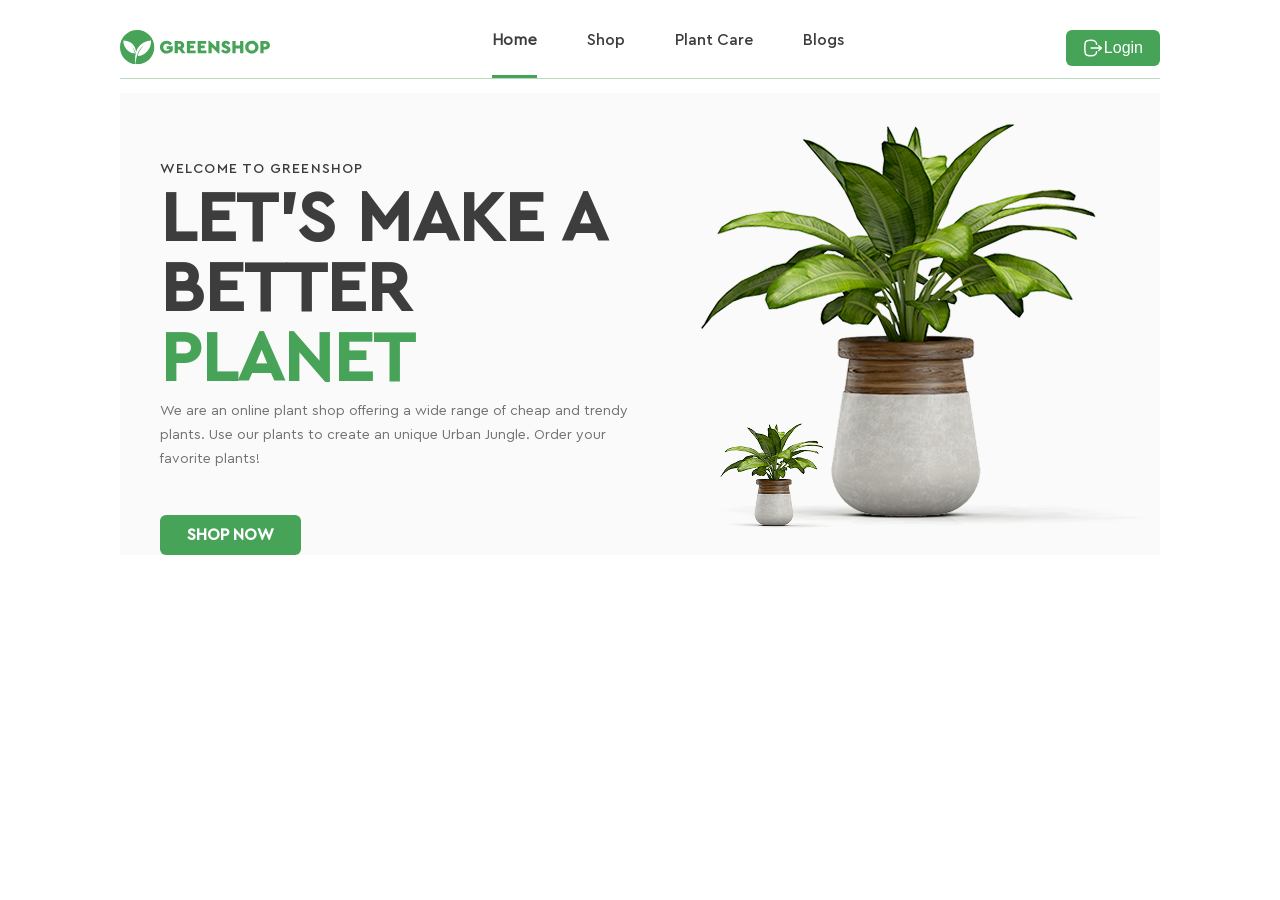
==== index.html @ a457396c "hw5 modified" ====
<!DOCTYPE html>
<html lang="en">
<head>
    <meta charset="UTF-8">
    <meta name="viewport" content="width=device-width, initial-scale=1.0">
    <link rel="stylesheet" href="./Styles/reset.css">
    <link rel="stylesheet" href="./Styles/index-styles.css">
    <link rel="stylesheet" href="./Styles/fonts.css">
    <title>Document</title>
</head>
<body>
    
    <header class="header container">
        <svg xmlns="http://www.w3.org/2000/svg" width="150" height="35" viewBox="0 0 150 35" fill="none">
            <g clip-path="url(#clip0_1_1069)">
                <path d="M17.15 0C7.67748 0 0 7.67746 0 17.15C0 26.0201 6.73548 33.3175 15.3711 34.207C14.8496 29.9134 15.0436 26.4001 15.7067 23.5135C15.3347 21.7225 14.4898 19.0703 12.5734 17.1864C12.5734 17.1864 13.8348 19.0784 14.5181 21.6214C14.5181 21.6255 14.5221 21.6295 14.5221 21.6335C14.5949 21.9044 14.6596 22.1793 14.7162 22.4623C14.7283 22.527 14.7404 22.5917 14.7526 22.6604C14.8051 22.9515 14.8536 23.2426 14.886 23.5418C5.19513 22.3532 3.12921 13.6569 3.35561 10.3781C13.665 10.9482 15.7754 17.8292 16.0827 22.0985C19.4585 11.0412 30.1843 10.4024 31.0697 10.3781C31.4538 18.8763 25.1509 25.5026 17.6149 26.0807C17.6635 25.8503 17.7201 25.6198 17.7767 25.3934C17.7928 25.3247 17.813 25.26 17.8333 25.1913C17.8777 25.0296 17.9222 24.8679 17.9748 24.7061C17.995 24.6374 18.0192 24.5646 18.0394 24.4959C18.096 24.318 18.1567 24.1442 18.2173 23.9663C18.2335 23.9259 18.2456 23.8854 18.2618 23.845C18.3386 23.6348 18.4195 23.4326 18.5003 23.2305C18.5084 23.2143 18.5125 23.1941 18.5205 23.1779C18.5205 23.1779 18.5205 23.1779 18.5246 23.1779C20.4571 18.5043 24.0229 15.4439 24.0229 15.4439C17.0247 19.4868 15.8441 29.9983 15.6582 34.2231C16.1514 34.2676 16.6446 34.2999 17.15 34.2999C26.6225 34.2999 34.3 26.6225 34.3 17.15C34.3 7.67746 26.6225 0 17.15 0Z" fill="#46A358"/>
                <path d="M46.7037 10.7454C48.9718 10.7454 50.8235 11.7197 52.0242 13.4986L49.7764 15.4109C48.9718 14.287 47.9975 13.7048 46.6471 13.7048C44.5691 13.7048 43.2753 15.0713 43.2753 17.1534C43.2753 19.2719 44.6418 20.695 46.8372 20.695C48.0177 20.695 48.9556 20.2826 49.554 19.5912V19.0091H46.6673V16.2356H52.7762V20.133C52.194 21.1639 51.3693 21.9887 50.3019 22.6234C49.2346 23.242 48.0339 23.5614 46.7037 23.5614C42.9923 23.618 39.9237 20.7313 39.9763 17.1534C39.9197 13.5956 42.9923 10.6888 46.7037 10.7454Z" fill="#46A358"/>
                <path d="M61.9576 23.3316L59.168 19.4908H57.8379V23.3316H54.6157V10.9684H59.4672C62.2204 10.9684 64.2459 12.6543 64.2459 15.2215C64.2459 16.7376 63.5141 17.995 62.2972 18.7429L65.5558 23.3316H61.9576ZM57.8338 16.681H59.4833C60.3809 16.681 60.963 16.0988 60.963 15.2215C60.963 14.3442 60.3809 13.7782 59.4833 13.7782H57.8338V16.681Z" fill="#46A358"/>
                <path d="M66.8333 10.9684H75.4124V13.8712H70.0555V15.5773H73.876V18.2739H70.0555V20.4288H75.6388V23.3316H66.8333V10.9684Z" fill="#46A358"/>
                <path d="M77.6441 10.9684H86.2231V13.8712H80.8663V15.5773H84.6868V18.2739H80.8663V20.4288H86.4495V23.3316H77.6441V10.9684Z" fill="#46A358"/>
                <path d="M99.4192 10.9683V23.5579H98.3882L91.681 17.057V23.3315H88.4588V10.7419H89.4897L96.197 17.1499V10.9683H99.4192Z" fill="#46A358"/>
                <path d="M103.264 19.135C103.996 20.1094 104.764 20.7279 106.017 20.7279C106.862 20.7279 107.291 20.4288 107.291 19.8264C107.291 19.2846 107.008 19.1148 106.033 18.6822L104.76 18.1203C102.718 17.2187 101.631 16.0584 101.631 14.3927C101.631 12.2014 103.43 10.7379 105.957 10.7379C107.998 10.7379 109.442 11.7123 110.19 13.2283L108.035 14.8778C107.436 13.9803 106.874 13.5679 105.993 13.5679C105.318 13.5679 104.889 13.8307 104.889 14.3563C104.889 14.8051 105.152 15.0517 105.957 15.367L107.38 15.9654C109.535 16.867 110.545 17.9505 110.545 19.6929C110.545 22.0904 108.576 23.5539 106.009 23.5539C103.782 23.5539 101.982 22.4866 101.081 20.7805L103.264 19.135Z" fill="#46A358"/>
                <path d="M112.393 10.9684H115.615V15.4843H120.131V10.9684H123.353V23.3316H120.131V18.3871H115.615V23.3316H112.393V10.9684Z" fill="#46A358"/>
                <path d="M131.843 10.7419C135.441 10.6651 138.607 13.6084 138.53 17.1499C138.603 20.7279 135.441 23.6145 131.843 23.5579C128.229 23.6145 125.116 20.7279 125.193 17.1499C125.116 13.6084 128.229 10.6692 131.843 10.7419ZM131.859 13.7014C129.874 13.7014 128.488 15.1083 128.488 17.1499C128.488 18.1809 128.807 19.0218 129.426 19.6606C130.044 20.2791 130.869 20.5985 131.859 20.5985C133.772 20.5985 135.231 19.2118 135.231 17.1499C135.235 15.1083 133.772 13.7014 131.859 13.7014Z" fill="#46A358"/>
                <path d="M140.374 10.9684H145.226C147.979 10.9684 150.004 12.6543 150.004 15.2215C150.004 17.7524 147.926 19.4908 145.226 19.4908H143.596V23.3316H140.374V10.9684ZM145.242 16.681C146.139 16.681 146.721 16.0988 146.721 15.2215C146.721 14.3442 146.139 13.7782 145.242 13.7782H143.592V16.681H145.242Z" fill="#46A358"/>
            </g>
            <defs>
                <clipPath id="clip0_1_1069">
                    <rect width="150" height="34.2999" fill="white"/>
                </clipPath>
            </defs>
        </svg>
        
        <ul class="header-links">
            <li class="header-link active">Home</li>
            <li class="header-link">Shop</li>
            <li class="header-link">Plant Care</li>
            <li class="header-link">Blogs</li>
        </ul>

        <button class="svg-2">
            <svg xmlns="http://www.w3.org/2000/svg" width="20" height="20" viewBox="0 0 20 20" fill="none">
                <path d="M18.1592 10.1006H8.125" stroke="white" stroke-width="1.5" stroke-linecap="round" stroke-linejoin="round"/>
                <path d="M15.7202 7.67059L18.1602 10.1006L15.7202 12.5306" stroke="white" stroke-width="1.5" stroke-linecap="round" stroke-linejoin="round"/>
                <path d="M13.6332 6.35826C13.3582 3.37493 12.2415 2.2916 7.79985 2.2916C1.88234 2.2916 1.88234 4.2166 1.88234 9.99993C1.88234 15.7833 1.88234 17.7083 7.79985 17.7083C12.2415 17.7083 13.3582 16.6249 13.6332 13.6416" stroke="white" stroke-width="1.5" stroke-linecap="round" stroke-linejoin="round"/>
        </svg>
        Login
        </button>
    </header>

    <main class="main container">
        <div class="planet-text-part">
            <h4 class="text-part-greenshop">Welcome to GreenShop</h4>
            <h1 class="text-part-h1">Let’s Make a <br>Better <span class="text-part-h1-span">Planet</span></h1>
            <p class="text-part-description">We are an online plant shop offering a wide range of cheap and trendy plants. Use our plants to create an unique Urban Jungle. Order your favorite plants!</p>
            <button class="text-part-button">SHOP NOW</button>
        </div>

        <div class="planet-pictures-part">
            <img src="Pictures/01 1.png" alt="picture-part-big">
            <img src="Pictures/01 2.png" alt="" class="picture-part-small">
        </div>
    </main>

</body>
</html>
---- Styles/index-styles.css ----
@font-face {
    font-family: 'CeraPro Regular';
    src: url('../Fonts/CeraPro-Regular.ttf');
}

@font-face {
    font-family: 'CeraPro Medium';
    src: url('../Fonts/CeraPro-Medium.ttf');
}

.container {
    margin: 0 120px;
}

.header {
    margin-top: 30px;

    display: flex;
    justify-content: space-between;
    align-items: start;
    border-bottom: 0.5px solid rgba(70, 163, 88, 40%);
}

.header-links {
    display: flex;
    gap: 50px;
}

.header-link {
    color: #3D3D3D;
    font-family: "CeraPro Medium";
    font-size: 16px;
    font-style: normal;
    font-weight: 400;
    line-height: normal;

    padding-bottom: 25px;
}

.active {
    color: #3D3D3D;
    font-family: "CeraPro Regular";
    font-size: 16px;
    font-style: normal;
    font-weight: 700;
    line-height: normal;

    border-bottom: 3px solid #46A358;
}

.svg-2 {
    background: #46A358;
    padding: 8px 17px;
    color: #FFF;
    border-radius: 6px;
    display: flex;
    align-items: center;
    gap: 1px;
}

.main {
    margin-top: 14px;
    display: flex;
    background: linear-gradient(98deg, rgba(245, 245, 245, 0.50) -23.46%, rgba(245, 245, 245, 0.50) 107.51%);
    justify-content: space-between;
}

.planet-text-part {
    max-width: 557px;
    margin-left: 40px;
}
.text-part-greenshop {
    color: #3D3D3D;
    font-family: 'CeraPro Medium';
    font-size: 14px;
    font-style: normal;
    font-weight: 500;
    line-height: 16px; /* 114.286% */
    letter-spacing: 1.1px;
    text-transform: uppercase;

    margin-top: 68px;
}
.text-part-h1 {
    color: #3D3D3D;
    font-family: "CeraPro Medium";
    font-size: 70px;
    font-style: normal;
    font-weight: 900;
    line-height: 70px; /* 100% */
    text-transform: uppercase;
    
    margin-top: 7px;
}
.text-part-h1-span {
    color: #46A358;
    font-family: "CeraPro Medium";
    font-size: 70px;
    font-style: normal;
    font-weight: 900;
    line-height: 70px;
    text-transform: uppercase;
}
.text-part-description {
    color: #727272;
    font-family: "CeraPro Regular";
    font-size: 14px;
    font-style: normal;
    font-weight: 400;
    line-height: 24px; /* 171.429% */

    margin-top: 5px;
}
.text-part-button {
    color: #FFF;
    font-family: "CeraPro Medium";
    font-size: 16px;
    font-style: normal;
    font-weight: 700;
    line-height: 20px; /* 125% */
    text-transform: uppercase;

    background: #46A358;
    border-radius: 6px;
    padding: 10px 27px;

    margin-top: 44px;
}

.planet-pictures-part {
  position: relative;
  display: inline-block;
}

.picture-part-big {
    max-width: 507px;
}

.picture-part-small {
    position: absolute;
    bottom: 17px;
    left: 55px;
    max-width: 135px;
}
---- Styles/fonts.css ----
@font-face {
    font-family: 'CeraPro Regular';
    src: url('../Fonts/CeraPro-Regular.ttf');
}

@font-face {
    font-family: 'CeraPro Medium';
    src: url('../Fonts/CeraPro-Medium.ttf');
}
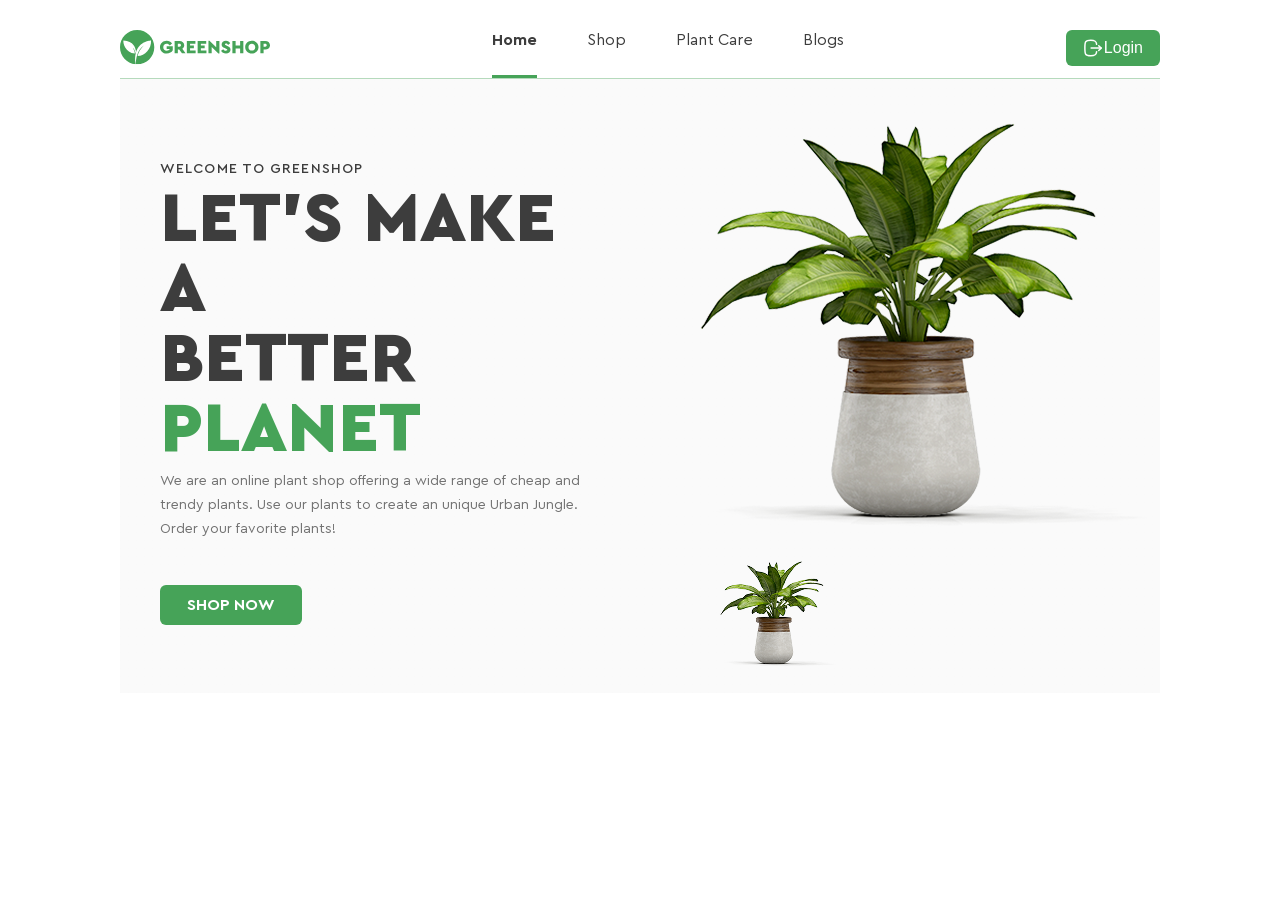
==== commit 49ed4347: "hw5 modified" ====
--- a/index.html
+++ b/index.html
@@ -9,8 +9,8 @@
     <title>Document</title>
 </head>
 <body>
-    
-    <header class="header container">
+    <div class="container">
+        <header class="header">
         <svg xmlns="http://www.w3.org/2000/svg" width="150" height="35" viewBox="0 0 150 35" fill="none">
             <g clip-path="url(#clip0_1_1069)">
                 <path d="M17.15 0C7.67748 0 0 7.67746 0 17.15C0 26.0201 6.73548 33.3175 15.3711 34.207C14.8496 29.9134 15.0436 26.4001 15.7067 23.5135C15.3347 21.7225 14.4898 19.0703 12.5734 17.1864C12.5734 17.1864 13.8348 19.0784 14.5181 21.6214C14.5181 21.6255 14.5221 21.6295 14.5221 21.6335C14.5949 21.9044 14.6596 22.1793 14.7162 22.4623C14.7283 22.527 14.7404 22.5917 14.7526 22.6604C14.8051 22.9515 14.8536 23.2426 14.886 23.5418C5.19513 22.3532 3.12921 13.6569 3.35561 10.3781C13.665 10.9482 15.7754 17.8292 16.0827 22.0985C19.4585 11.0412 30.1843 10.4024 31.0697 10.3781C31.4538 18.8763 25.1509 25.5026 17.6149 26.0807C17.6635 25.8503 17.7201 25.6198 17.7767 25.3934C17.7928 25.3247 17.813 25.26 17.8333 25.1913C17.8777 25.0296 17.9222 24.8679 17.9748 24.7061C17.995 24.6374 18.0192 24.5646 18.0394 24.4959C18.096 24.318 18.1567 24.1442 18.2173 23.9663C18.2335 23.9259 18.2456 23.8854 18.2618 23.845C18.3386 23.6348 18.4195 23.4326 18.5003 23.2305C18.5084 23.2143 18.5125 23.1941 18.5205 23.1779C18.5205 23.1779 18.5205 23.1779 18.5246 23.1779C20.4571 18.5043 24.0229 15.4439 24.0229 15.4439C17.0247 19.4868 15.8441 29.9983 15.6582 34.2231C16.1514 34.2676 16.6446 34.2999 17.15 34.2999C26.6225 34.2999 34.3 26.6225 34.3 17.15C34.3 7.67746 26.6225 0 17.15 0Z" fill="#46A358"/>
@@ -48,7 +48,7 @@
         </button>
     </header>
 
-    <main class="main container">
+    <main class="main">
         <div class="planet-text-part">
             <h4 class="text-part-greenshop">Welcome to GreenShop</h4>
             <h1 class="text-part-h1">Let’s Make a <br>Better <span class="text-part-h1-span">Planet</span></h1>
@@ -61,6 +61,7 @@
             <img src="Pictures/01 2.png" alt="" class="picture-part-small">
         </div>
     </main>
-
+    </div>
+    
 </body>
 </html>
--- a/Styles/index-styles.css
+++ b/Styles/index-styles.css
@@ -8,13 +8,21 @@
     src: url('../Fonts/CeraPro-Medium.ttf');
 }
 
+@font-face {
+    font-family: 'CeraPro Bold';
+    src: url('../Fonts/CeraPro-Bold.ttf');
+}
+
+@font-face {
+    font-family: 'CeraPro Black';
+    src: url('../Fonts/CeraPro-Black.ttf');
+}
+
 .container {
-    margin: 0 120px;
+    padding: 30px 120px;
 }
 
 .header {
-    margin-top: 30px;
-
     display: flex;
     justify-content: space-between;
     align-items: start;
@@ -28,7 +36,7 @@
 
 .header-link {
     color: #3D3D3D;
-    font-family: "CeraPro Medium";
+    font-family: "CeraPro Regular";
     font-size: 16px;
     font-style: normal;
     font-weight: 400;
@@ -39,7 +47,7 @@
 
 .active {
     color: #3D3D3D;
-    font-family: "CeraPro Regular";
+    font-family: "CeraPro Bold";
     font-size: 16px;
     font-style: normal;
     font-weight: 700;
@@ -59,15 +67,14 @@
 }
 
 .main {
-    margin-top: 14px;
+    padding-top: 14px;
     display: flex;
     background: linear-gradient(98deg, rgba(245, 245, 245, 0.50) -23.46%, rgba(245, 245, 245, 0.50) 107.51%);
     justify-content: space-between;
 }
 
 .planet-text-part {
-    max-width: 557px;
-    margin-left: 40px;
+    padding: 68px 40px;
 }
 .text-part-greenshop {
     color: #3D3D3D;
@@ -78,23 +85,21 @@
     line-height: 16px; /* 114.286% */
     letter-spacing: 1.1px;
     text-transform: uppercase;
-
-    margin-top: 68px;
 }
 .text-part-h1 {
     color: #3D3D3D;
-    font-family: "CeraPro Medium";
+    font-family: "CeraPro Black";
     font-size: 70px;
     font-style: normal;
     font-weight: 900;
     line-height: 70px; /* 100% */
     text-transform: uppercase;
     
-    margin-top: 7px;
+    padding-top: 7px;
 }
 .text-part-h1-span {
     color: #46A358;
-    font-family: "CeraPro Medium";
+    font-family: "CeraPro Black";
     font-size: 70px;
     font-style: normal;
     font-weight: 900;
@@ -108,12 +113,12 @@
     font-style: normal;
     font-weight: 400;
     line-height: 24px; /* 171.429% */
-
-    margin-top: 5px;
+    max-width: 533px;
+    padding-top: 5px;
 }
 .text-part-button {
     color: #FFF;
-    font-family: "CeraPro Medium";
+    font-family: "CeraPro Bold";
     font-size: 16px;
     font-style: normal;
     font-weight: 700;
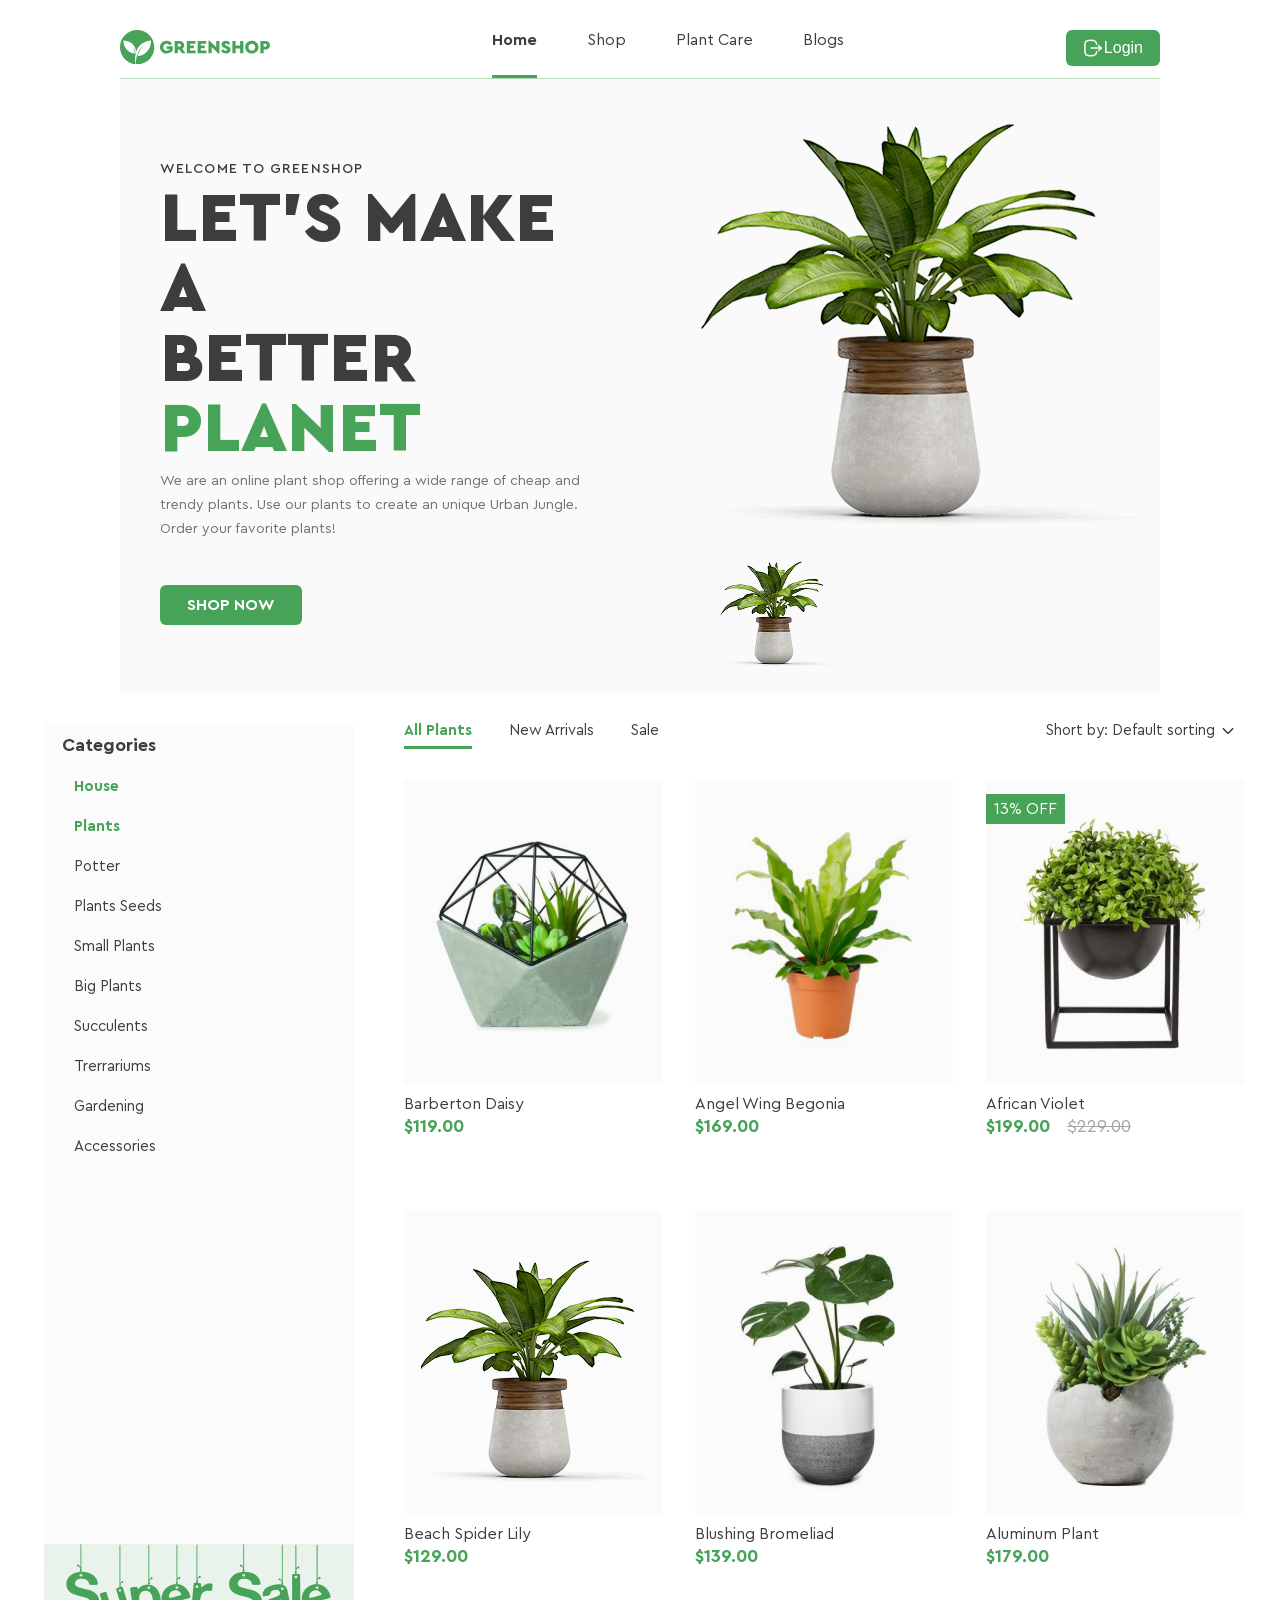
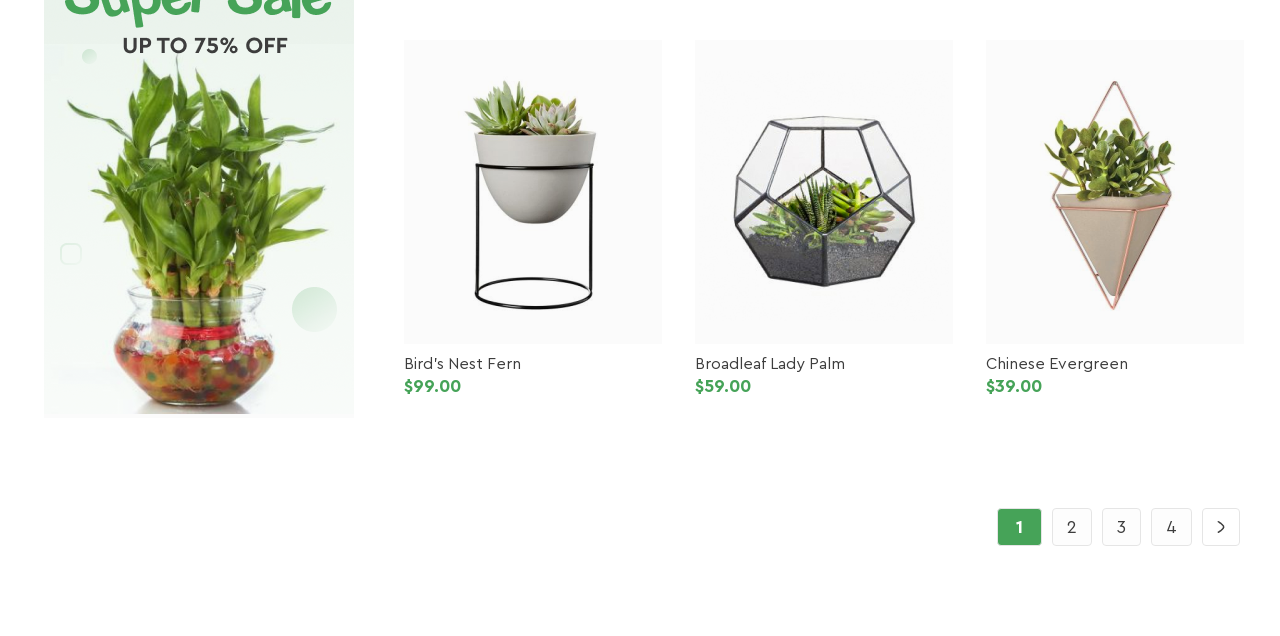
==== commit 0c61fe64: "hw9 merged" ====
--- a/index.html
+++ b/index.html
@@ -6,6 +6,7 @@
     <link rel="stylesheet" href="./Styles/reset.css">
     <link rel="stylesheet" href="./Styles/index-styles.css">
     <link rel="stylesheet" href="./Styles/fonts.css">
+    <link rel="stylesheet" href="./Styles/shop-styles.css">
     <title>Document</title>
 </head>
 <body>
@@ -57,11 +58,227 @@
         </div>
 
         <div class="planet-pictures-part">
-            <img src="Pictures/01 1.png" alt="picture-part-big">
-            <img src="Pictures/01 2.png" alt="" class="picture-part-small">
+            <img src="./Pictures/01 1.png" alt="picture-part-big">
+            <img src="./Pictures/01 2.png" alt="" class="picture-part-small">
         </div>
     </main>
     </div>
     
+    <div class="batya">
+        <div class="left">
+            <div class="left-list">
+                <h3 class="left-list-h3">Categories</h3>
+                <ul class="left-ul-list">
+                    <li class="left-ul-list-link left-ul-list-active">House Plants</li>
+                    <li class="left-ul-list-link">Potter Plants</li>
+                    <li class="left-ul-list-link">Seeds</li><br>
+                    <li class="left-ul-list-link">Small Plants</li>
+                    <li class="left-ul-list-link">Big Plants</li>
+                    <li class="left-ul-list-link">Succulents</li>
+                    <li class="left-ul-list-link">Trerrariums</li>
+                    <li class="left-ul-list-link">Gardening</li>
+                    <li class="left-ul-list-link">Accessories</li>
+                </ul>
+            </div>
+            <img class="left-list-img" src="./Pictures/Super Sale Banner.png" alt="">
+        </div>
+        <div class="right">
+            <div class="right-head">
+                <ul class="head-menu">
+                    <li class="head-menu-li head-menu-active">All Plants</li>
+                    <li class="head-menu-li">New Arrivals</li>
+                    <li class="head-menu-li">Sale</li>
+                </ul>
+                <div class="right-head-sort">
+                    <p class="right-head-sort-p">Short by: Default sorting </p> <img class="right-head-sort-img" src="./Pictures/Arrow - Down 2.png" alt="">
+                </div>
+            </div>
+            <div class="right-shopping-offers">
+                <div class="shopping-offers-1">
+                    <div class="shopping-offer">
+                        <div class="shopping-offers-img-div">
+                            <img class="shopping-offers-img" src="./Pictures/Offers/Offer1/Offer1.png" alt="">
+                            <div class="shopping-offers-hover">
+                                <div class="shopping-offers-hover-svg1-div">
+                                    <svg class="shopping-offers-hover-svg1" xmlns="http://www.w3.org/2000/svg" width="20" height="20" viewBox="0 0 20 20" fill="none">
+                                        <path d="M14.294 16.8721H8.24077C5.65655 16.8721 3.55412 14.7696 3.55412 12.1854V7.3816C3.55412 4.9793 2.35676 2.75568 0.351225 1.43334C-0.00894369 1.19588 -0.108379 0.711439 0.129078 0.35127C0.366535 -0.00893829 0.850939 -0.108412 1.21119 0.129123C2.35606 0.883986 3.28487 1.87959 3.94905 3.02586C4.09258 3.18665 5.24995 4.41338 7.14726 4.41338H16.142C18.596 4.36749 20.5168 6.83021 19.8752 9.19892L18.8397 13.3259C18.3159 15.4138 16.4466 16.8721 14.294 16.8721ZM4.91926 5.53431C5.04912 6.13424 5.11634 6.75284 5.11634 7.3816V12.1854C5.11634 13.9082 6.51796 15.3098 8.24077 15.3098H14.294C15.7291 15.3098 16.9752 14.3377 17.3245 12.9457L18.3599 8.81876C18.7412 7.41128 17.5997 5.94838 16.142 5.9756H7.14722C6.28913 5.9756 5.54224 5.7906 4.91926 5.53431ZM7.85021 19.0201C7.85021 18.4809 7.41307 18.0437 6.87383 18.0437C5.57828 18.0953 5.57942 19.9454 6.87383 19.9965C7.41307 19.9965 7.85021 19.5593 7.85021 19.0201ZM15.6222 19.0201C15.6222 18.4809 15.1851 18.0437 14.6459 18.0437C13.3503 18.0953 13.3514 19.9454 14.6459 19.9965C15.1851 19.9965 15.6222 19.5593 15.6222 19.0201ZM16.9231 8.31893C16.9231 7.88752 16.5734 7.53782 16.142 7.53782H7.45966C6.42329 7.57906 6.42407 9.05914 7.45966 9.10003H16.142C16.5734 9.10003 16.9231 8.75033 16.9231 8.31893Z"/>
+                                    </svg>
+                                </div>
+                                <div class="shopping-offers-hover-svg2-div">
+                                    <svg class="shopping-offers-hover-svg2" xmlns="http://www.w3.org/2000/svg" width="20" height="18" viewBox="0 0 20 18" fill="none">
+                                        <path d="M10 17.7936C9.71527 17.7936 9.44077 17.6904 9.22684 17.5031C8.41888 16.7966 7.63992 16.1327 6.95267 15.547L6.94916 15.544C4.93423 13.8269 3.19427 12.3441 1.98364 10.8833C0.630341 9.25034 0 7.70203 0 6.01059C0 4.36722 0.563507 2.8511 1.58661 1.74133C2.62192 0.618439 4.04251 0 5.58716 0C6.74164 0 7.79892 0.36499 8.72955 1.08475C9.19922 1.44806 9.62494 1.8927 10 2.41135C10.3752 1.8927 10.8008 1.44806 11.2706 1.08475C12.2012 0.36499 13.2585 0 14.413 0C15.9575 0 17.3782 0.618439 18.4135 1.74133C19.4366 2.8511 20 4.36722 20 6.01059C20 7.70203 19.3698 9.25034 18.0165 10.8832C16.8059 12.3441 15.0661 13.8268 13.0515 15.5437C12.363 16.1302 11.5828 16.7952 10.773 17.5034C10.5592 17.6904 10.2846 17.7936 10 17.7936ZM5.58716 1.17157C4.37363 1.17157 3.25882 1.65588 2.44781 2.5354C1.62476 3.42819 1.17142 4.66232 1.17142 6.01059C1.17142 7.43317 1.70013 8.70544 2.88559 10.1358C4.03137 11.5184 5.73563 12.9707 7.70889 14.6524L7.71255 14.6555C8.4024 15.2434 9.18442 15.9099 9.99832 16.6216C10.8171 15.9085 11.6003 15.2409 12.2916 14.6521C14.2647 12.9704 15.9688 11.5184 17.1146 10.1358C18.2999 8.70544 18.8286 7.43317 18.8286 6.01059C18.8286 4.66232 18.3752 3.42819 17.5522 2.5354C16.7413 1.65588 15.6264 1.17157 14.413 1.17157C13.524 1.17157 12.7078 1.45416 11.9872 2.01141C11.3449 2.50824 10.8975 3.13629 10.6352 3.57574C10.5003 3.80173 10.2629 3.93661 10 3.93661C9.73709 3.93661 9.49966 3.80173 9.36478 3.57574C9.10263 3.13629 8.65524 2.50824 8.01285 2.01141C7.29218 1.45416 6.47598 1.17157 5.58716 1.17157Z"/>
+                                    </svg>
+                                </div>
+                                <div class="shopping-offers-hover-svg3-div">
+                                    <svg class="shopping-offers-hover-svg3" xmlns="http://www.w3.org/2000/svg" width="20" height="20" viewBox="0 0 20 20" fill="none">
+                                        <path d="M14.5656 16.0023C10.5704 19.1859 4.98549 18.3049 2.02729 14.6536C-0.827886 11.1285 -0.64932 6.04314 2.44811 2.82458C5.64856 -0.50074 10.6802 -0.944658 14.3277 1.78316C15.6345 2.76027 16.6104 4.00337 17.246 5.50807C17.8853 7.02151 18.0795 8.59614 17.8578 10.2201C17.6368 11.8365 16.9918 13.2769 15.9423 14.6212C16.0272 14.6767 16.1178 14.7167 16.1827 14.7816C17.3365 15.9305 18.4859 17.0836 19.6397 18.2325C19.9132 18.5047 20.0493 18.8218 19.9682 19.204C19.8071 19.9644 18.9018 20.2579 18.3211 19.7359C18.0489 19.4918 17.7985 19.2227 17.54 18.9642C16.5923 18.0171 15.6451 17.0693 14.6973 16.1221C14.658 16.0847 14.6168 16.0497 14.5656 16.0023ZM15.9529 8.98636C15.9629 5.12659 12.8468 2.00605 8.97825 2.00043C5.12035 1.99481 2.00669 5.09037 1.98983 8.94765C1.97297 12.8168 5.08289 15.9461 8.96326 15.9642C12.8055 15.9823 15.9429 12.8499 15.9529 8.98636Z"/>
+                                    </svg>
+                                </div>
+                            </div>
+                        </div>
+                        <p class="offer-p">Barberton Daisy</p>
+                        <p class="offer-cost-p">$119.00</p>
+                    </div>
+                    <div class="shopping-offer">
+                        <div class="shopping-offers-img-div">
+                            <img class="shopping-offers-img" src="./Pictures/Offers/Offer1/Offer11.png" alt="">
+                            <div class="shopping-offers-hover">
+                                <div class="shopping-offers-hover-svg1-div">
+                                    <svg class="shopping-offers-hover-svg1" xmlns="http://www.w3.org/2000/svg" width="20" height="20" viewBox="0 0 20 20" fill="none">
+                                        <path d="M14.294 16.8721H8.24077C5.65655 16.8721 3.55412 14.7696 3.55412 12.1854V7.3816C3.55412 4.9793 2.35676 2.75568 0.351225 1.43334C-0.00894369 1.19588 -0.108379 0.711439 0.129078 0.35127C0.366535 -0.00893829 0.850939 -0.108412 1.21119 0.129123C2.35606 0.883986 3.28487 1.87959 3.94905 3.02586C4.09258 3.18665 5.24995 4.41338 7.14726 4.41338H16.142C18.596 4.36749 20.5168 6.83021 19.8752 9.19892L18.8397 13.3259C18.3159 15.4138 16.4466 16.8721 14.294 16.8721ZM4.91926 5.53431C5.04912 6.13424 5.11634 6.75284 5.11634 7.3816V12.1854C5.11634 13.9082 6.51796 15.3098 8.24077 15.3098H14.294C15.7291 15.3098 16.9752 14.3377 17.3245 12.9457L18.3599 8.81876C18.7412 7.41128 17.5997 5.94838 16.142 5.9756H7.14722C6.28913 5.9756 5.54224 5.7906 4.91926 5.53431ZM7.85021 19.0201C7.85021 18.4809 7.41307 18.0437 6.87383 18.0437C5.57828 18.0953 5.57942 19.9454 6.87383 19.9965C7.41307 19.9965 7.85021 19.5593 7.85021 19.0201ZM15.6222 19.0201C15.6222 18.4809 15.1851 18.0437 14.6459 18.0437C13.3503 18.0953 13.3514 19.9454 14.6459 19.9965C15.1851 19.9965 15.6222 19.5593 15.6222 19.0201ZM16.9231 8.31893C16.9231 7.88752 16.5734 7.53782 16.142 7.53782H7.45966C6.42329 7.57906 6.42407 9.05914 7.45966 9.10003H16.142C16.5734 9.10003 16.9231 8.75033 16.9231 8.31893Z"/>
+                                    </svg>
+                                </div>
+                                <div class="shopping-offers-hover-svg2-div">
+                                    <svg class="shopping-offers-hover-svg2" xmlns="http://www.w3.org/2000/svg" width="20" height="18" viewBox="0 0 20 18" fill="none">
+                                        <path d="M10 17.7936C9.71527 17.7936 9.44077 17.6904 9.22684 17.5031C8.41888 16.7966 7.63992 16.1327 6.95267 15.547L6.94916 15.544C4.93423 13.8269 3.19427 12.3441 1.98364 10.8833C0.630341 9.25034 0 7.70203 0 6.01059C0 4.36722 0.563507 2.8511 1.58661 1.74133C2.62192 0.618439 4.04251 0 5.58716 0C6.74164 0 7.79892 0.36499 8.72955 1.08475C9.19922 1.44806 9.62494 1.8927 10 2.41135C10.3752 1.8927 10.8008 1.44806 11.2706 1.08475C12.2012 0.36499 13.2585 0 14.413 0C15.9575 0 17.3782 0.618439 18.4135 1.74133C19.4366 2.8511 20 4.36722 20 6.01059C20 7.70203 19.3698 9.25034 18.0165 10.8832C16.8059 12.3441 15.0661 13.8268 13.0515 15.5437C12.363 16.1302 11.5828 16.7952 10.773 17.5034C10.5592 17.6904 10.2846 17.7936 10 17.7936ZM5.58716 1.17157C4.37363 1.17157 3.25882 1.65588 2.44781 2.5354C1.62476 3.42819 1.17142 4.66232 1.17142 6.01059C1.17142 7.43317 1.70013 8.70544 2.88559 10.1358C4.03137 11.5184 5.73563 12.9707 7.70889 14.6524L7.71255 14.6555C8.4024 15.2434 9.18442 15.9099 9.99832 16.6216C10.8171 15.9085 11.6003 15.2409 12.2916 14.6521C14.2647 12.9704 15.9688 11.5184 17.1146 10.1358C18.2999 8.70544 18.8286 7.43317 18.8286 6.01059C18.8286 4.66232 18.3752 3.42819 17.5522 2.5354C16.7413 1.65588 15.6264 1.17157 14.413 1.17157C13.524 1.17157 12.7078 1.45416 11.9872 2.01141C11.3449 2.50824 10.8975 3.13629 10.6352 3.57574C10.5003 3.80173 10.2629 3.93661 10 3.93661C9.73709 3.93661 9.49966 3.80173 9.36478 3.57574C9.10263 3.13629 8.65524 2.50824 8.01285 2.01141C7.29218 1.45416 6.47598 1.17157 5.58716 1.17157Z"/>
+                                    </svg>
+                                </div>
+                                <div class="shopping-offers-hover-svg3-div">
+                                    <svg class="shopping-offers-hover-svg3" xmlns="http://www.w3.org/2000/svg" width="20" height="20" viewBox="0 0 20 20" fill="none">
+                                        <path d="M14.5656 16.0023C10.5704 19.1859 4.98549 18.3049 2.02729 14.6536C-0.827886 11.1285 -0.64932 6.04314 2.44811 2.82458C5.64856 -0.50074 10.6802 -0.944658 14.3277 1.78316C15.6345 2.76027 16.6104 4.00337 17.246 5.50807C17.8853 7.02151 18.0795 8.59614 17.8578 10.2201C17.6368 11.8365 16.9918 13.2769 15.9423 14.6212C16.0272 14.6767 16.1178 14.7167 16.1827 14.7816C17.3365 15.9305 18.4859 17.0836 19.6397 18.2325C19.9132 18.5047 20.0493 18.8218 19.9682 19.204C19.8071 19.9644 18.9018 20.2579 18.3211 19.7359C18.0489 19.4918 17.7985 19.2227 17.54 18.9642C16.5923 18.0171 15.6451 17.0693 14.6973 16.1221C14.658 16.0847 14.6168 16.0497 14.5656 16.0023ZM15.9529 8.98636C15.9629 5.12659 12.8468 2.00605 8.97825 2.00043C5.12035 1.99481 2.00669 5.09037 1.98983 8.94765C1.97297 12.8168 5.08289 15.9461 8.96326 15.9642C12.8055 15.9823 15.9429 12.8499 15.9529 8.98636Z"/>
+                                    </svg>
+                                </div>
+                            </div>
+                        </div>
+                        <p class="offer-p">Angel Wing Begonia</p>
+                        <p class="offer-cost-p">$169.00</p>
+                    </div>
+                    <div class="shopping-offer">
+                        <div class="shopping-offers-img-div">
+                            <img class="shopping-offers-img" src="./Pictures/Offers/Offer1/Offer111.png" alt="">
+                            <p class="shopping-offers-img-div-sale-p">13% OFF</p>
+                            <div class="shopping-offers-hover">
+                                <div class="shopping-offers-hover-svg1-div">
+                                    <svg class="shopping-offers-hover-svg1" xmlns="http://www.w3.org/2000/svg" width="20" height="20" viewBox="0 0 20 20" fill="none">
+                                        <path d="M14.294 16.8721H8.24077C5.65655 16.8721 3.55412 14.7696 3.55412 12.1854V7.3816C3.55412 4.9793 2.35676 2.75568 0.351225 1.43334C-0.00894369 1.19588 -0.108379 0.711439 0.129078 0.35127C0.366535 -0.00893829 0.850939 -0.108412 1.21119 0.129123C2.35606 0.883986 3.28487 1.87959 3.94905 3.02586C4.09258 3.18665 5.24995 4.41338 7.14726 4.41338H16.142C18.596 4.36749 20.5168 6.83021 19.8752 9.19892L18.8397 13.3259C18.3159 15.4138 16.4466 16.8721 14.294 16.8721ZM4.91926 5.53431C5.04912 6.13424 5.11634 6.75284 5.11634 7.3816V12.1854C5.11634 13.9082 6.51796 15.3098 8.24077 15.3098H14.294C15.7291 15.3098 16.9752 14.3377 17.3245 12.9457L18.3599 8.81876C18.7412 7.41128 17.5997 5.94838 16.142 5.9756H7.14722C6.28913 5.9756 5.54224 5.7906 4.91926 5.53431ZM7.85021 19.0201C7.85021 18.4809 7.41307 18.0437 6.87383 18.0437C5.57828 18.0953 5.57942 19.9454 6.87383 19.9965C7.41307 19.9965 7.85021 19.5593 7.85021 19.0201ZM15.6222 19.0201C15.6222 18.4809 15.1851 18.0437 14.6459 18.0437C13.3503 18.0953 13.3514 19.9454 14.6459 19.9965C15.1851 19.9965 15.6222 19.5593 15.6222 19.0201ZM16.9231 8.31893C16.9231 7.88752 16.5734 7.53782 16.142 7.53782H7.45966C6.42329 7.57906 6.42407 9.05914 7.45966 9.10003H16.142C16.5734 9.10003 16.9231 8.75033 16.9231 8.31893Z"/>
+                                    </svg>
+                                </div>
+                                <div class="shopping-offers-hover-svg2-div">
+                                    <svg class="shopping-offers-hover-svg2" xmlns="http://www.w3.org/2000/svg" width="20" height="18" viewBox="0 0 20 18" fill="none">
+                                        <path d="M10 17.7936C9.71527 17.7936 9.44077 17.6904 9.22684 17.5031C8.41888 16.7966 7.63992 16.1327 6.95267 15.547L6.94916 15.544C4.93423 13.8269 3.19427 12.3441 1.98364 10.8833C0.630341 9.25034 0 7.70203 0 6.01059C0 4.36722 0.563507 2.8511 1.58661 1.74133C2.62192 0.618439 4.04251 0 5.58716 0C6.74164 0 7.79892 0.36499 8.72955 1.08475C9.19922 1.44806 9.62494 1.8927 10 2.41135C10.3752 1.8927 10.8008 1.44806 11.2706 1.08475C12.2012 0.36499 13.2585 0 14.413 0C15.9575 0 17.3782 0.618439 18.4135 1.74133C19.4366 2.8511 20 4.36722 20 6.01059C20 7.70203 19.3698 9.25034 18.0165 10.8832C16.8059 12.3441 15.0661 13.8268 13.0515 15.5437C12.363 16.1302 11.5828 16.7952 10.773 17.5034C10.5592 17.6904 10.2846 17.7936 10 17.7936ZM5.58716 1.17157C4.37363 1.17157 3.25882 1.65588 2.44781 2.5354C1.62476 3.42819 1.17142 4.66232 1.17142 6.01059C1.17142 7.43317 1.70013 8.70544 2.88559 10.1358C4.03137 11.5184 5.73563 12.9707 7.70889 14.6524L7.71255 14.6555C8.4024 15.2434 9.18442 15.9099 9.99832 16.6216C10.8171 15.9085 11.6003 15.2409 12.2916 14.6521C14.2647 12.9704 15.9688 11.5184 17.1146 10.1358C18.2999 8.70544 18.8286 7.43317 18.8286 6.01059C18.8286 4.66232 18.3752 3.42819 17.5522 2.5354C16.7413 1.65588 15.6264 1.17157 14.413 1.17157C13.524 1.17157 12.7078 1.45416 11.9872 2.01141C11.3449 2.50824 10.8975 3.13629 10.6352 3.57574C10.5003 3.80173 10.2629 3.93661 10 3.93661C9.73709 3.93661 9.49966 3.80173 9.36478 3.57574C9.10263 3.13629 8.65524 2.50824 8.01285 2.01141C7.29218 1.45416 6.47598 1.17157 5.58716 1.17157Z"/>
+                                    </svg>
+                                </div>
+                                <div class="shopping-offers-hover-svg3-div">
+                                    <svg class="shopping-offers-hover-svg3" xmlns="http://www.w3.org/2000/svg" width="20" height="20" viewBox="0 0 20 20" fill="none">
+                                        <path d="M14.5656 16.0023C10.5704 19.1859 4.98549 18.3049 2.02729 14.6536C-0.827886 11.1285 -0.64932 6.04314 2.44811 2.82458C5.64856 -0.50074 10.6802 -0.944658 14.3277 1.78316C15.6345 2.76027 16.6104 4.00337 17.246 5.50807C17.8853 7.02151 18.0795 8.59614 17.8578 10.2201C17.6368 11.8365 16.9918 13.2769 15.9423 14.6212C16.0272 14.6767 16.1178 14.7167 16.1827 14.7816C17.3365 15.9305 18.4859 17.0836 19.6397 18.2325C19.9132 18.5047 20.0493 18.8218 19.9682 19.204C19.8071 19.9644 18.9018 20.2579 18.3211 19.7359C18.0489 19.4918 17.7985 19.2227 17.54 18.9642C16.5923 18.0171 15.6451 17.0693 14.6973 16.1221C14.658 16.0847 14.6168 16.0497 14.5656 16.0023ZM15.9529 8.98636C15.9629 5.12659 12.8468 2.00605 8.97825 2.00043C5.12035 1.99481 2.00669 5.09037 1.98983 8.94765C1.97297 12.8168 5.08289 15.9461 8.96326 15.9642C12.8055 15.9823 15.9429 12.8499 15.9529 8.98636Z"/>
+                                    </svg>
+                                </div>
+                            </div>
+                        </div>
+                        <p class="offer-p">African Violet</p>
+                        <div class="offer-cost-p-div"><p class="offer-cost-p">$199.00</p> <p class="offer-cost-p-sale">$229.00</p></div>
+                    </div>
+                </div>
+
+                <div class="shopping-offers-2">
+                    <div class="shopping-offer">
+                        <div class="shopping-offers-img-div1">
+                            <img class="shopping-offers-img1" src="./Pictures/Offers/Offer2/Offer2.png" alt="">
+                            <div class="shopping-offers-hover">
+                                <div class="shopping-offers-hover-svg1-div">
+                                    <svg class="shopping-offers-hover-svg1" xmlns="http://www.w3.org/2000/svg" width="20" height="20" viewBox="0 0 20 20" fill="none">
+                                        <path d="M14.294 16.8721H8.24077C5.65655 16.8721 3.55412 14.7696 3.55412 12.1854V7.3816C3.55412 4.9793 2.35676 2.75568 0.351225 1.43334C-0.00894369 1.19588 -0.108379 0.711439 0.129078 0.35127C0.366535 -0.00893829 0.850939 -0.108412 1.21119 0.129123C2.35606 0.883986 3.28487 1.87959 3.94905 3.02586C4.09258 3.18665 5.24995 4.41338 7.14726 4.41338H16.142C18.596 4.36749 20.5168 6.83021 19.8752 9.19892L18.8397 13.3259C18.3159 15.4138 16.4466 16.8721 14.294 16.8721ZM4.91926 5.53431C5.04912 6.13424 5.11634 6.75284 5.11634 7.3816V12.1854C5.11634 13.9082 6.51796 15.3098 8.24077 15.3098H14.294C15.7291 15.3098 16.9752 14.3377 17.3245 12.9457L18.3599 8.81876C18.7412 7.41128 17.5997 5.94838 16.142 5.9756H7.14722C6.28913 5.9756 5.54224 5.7906 4.91926 5.53431ZM7.85021 19.0201C7.85021 18.4809 7.41307 18.0437 6.87383 18.0437C5.57828 18.0953 5.57942 19.9454 6.87383 19.9965C7.41307 19.9965 7.85021 19.5593 7.85021 19.0201ZM15.6222 19.0201C15.6222 18.4809 15.1851 18.0437 14.6459 18.0437C13.3503 18.0953 13.3514 19.9454 14.6459 19.9965C15.1851 19.9965 15.6222 19.5593 15.6222 19.0201ZM16.9231 8.31893C16.9231 7.88752 16.5734 7.53782 16.142 7.53782H7.45966C6.42329 7.57906 6.42407 9.05914 7.45966 9.10003H16.142C16.5734 9.10003 16.9231 8.75033 16.9231 8.31893Z"/>
+                                    </svg>
+                                </div>
+                                <div class="shopping-offers-hover-svg2-div">
+                                    <svg class="shopping-offers-hover-svg2" xmlns="http://www.w3.org/2000/svg" width="20" height="18" viewBox="0 0 20 18" fill="none">
+                                        <path d="M10 17.7936C9.71527 17.7936 9.44077 17.6904 9.22684 17.5031C8.41888 16.7966 7.63992 16.1327 6.95267 15.547L6.94916 15.544C4.93423 13.8269 3.19427 12.3441 1.98364 10.8833C0.630341 9.25034 0 7.70203 0 6.01059C0 4.36722 0.563507 2.8511 1.58661 1.74133C2.62192 0.618439 4.04251 0 5.58716 0C6.74164 0 7.79892 0.36499 8.72955 1.08475C9.19922 1.44806 9.62494 1.8927 10 2.41135C10.3752 1.8927 10.8008 1.44806 11.2706 1.08475C12.2012 0.36499 13.2585 0 14.413 0C15.9575 0 17.3782 0.618439 18.4135 1.74133C19.4366 2.8511 20 4.36722 20 6.01059C20 7.70203 19.3698 9.25034 18.0165 10.8832C16.8059 12.3441 15.0661 13.8268 13.0515 15.5437C12.363 16.1302 11.5828 16.7952 10.773 17.5034C10.5592 17.6904 10.2846 17.7936 10 17.7936ZM5.58716 1.17157C4.37363 1.17157 3.25882 1.65588 2.44781 2.5354C1.62476 3.42819 1.17142 4.66232 1.17142 6.01059C1.17142 7.43317 1.70013 8.70544 2.88559 10.1358C4.03137 11.5184 5.73563 12.9707 7.70889 14.6524L7.71255 14.6555C8.4024 15.2434 9.18442 15.9099 9.99832 16.6216C10.8171 15.9085 11.6003 15.2409 12.2916 14.6521C14.2647 12.9704 15.9688 11.5184 17.1146 10.1358C18.2999 8.70544 18.8286 7.43317 18.8286 6.01059C18.8286 4.66232 18.3752 3.42819 17.5522 2.5354C16.7413 1.65588 15.6264 1.17157 14.413 1.17157C13.524 1.17157 12.7078 1.45416 11.9872 2.01141C11.3449 2.50824 10.8975 3.13629 10.6352 3.57574C10.5003 3.80173 10.2629 3.93661 10 3.93661C9.73709 3.93661 9.49966 3.80173 9.36478 3.57574C9.10263 3.13629 8.65524 2.50824 8.01285 2.01141C7.29218 1.45416 6.47598 1.17157 5.58716 1.17157Z"/>
+                                    </svg>
+                                </div>
+                                <div class="shopping-offers-hover-svg3-div">
+                                    <svg class="shopping-offers-hover-svg3" xmlns="http://www.w3.org/2000/svg" width="20" height="20" viewBox="0 0 20 20" fill="none">
+                                        <path d="M14.5656 16.0023C10.5704 19.1859 4.98549 18.3049 2.02729 14.6536C-0.827886 11.1285 -0.64932 6.04314 2.44811 2.82458C5.64856 -0.50074 10.6802 -0.944658 14.3277 1.78316C15.6345 2.76027 16.6104 4.00337 17.246 5.50807C17.8853 7.02151 18.0795 8.59614 17.8578 10.2201C17.6368 11.8365 16.9918 13.2769 15.9423 14.6212C16.0272 14.6767 16.1178 14.7167 16.1827 14.7816C17.3365 15.9305 18.4859 17.0836 19.6397 18.2325C19.9132 18.5047 20.0493 18.8218 19.9682 19.204C19.8071 19.9644 18.9018 20.2579 18.3211 19.7359C18.0489 19.4918 17.7985 19.2227 17.54 18.9642C16.5923 18.0171 15.6451 17.0693 14.6973 16.1221C14.658 16.0847 14.6168 16.0497 14.5656 16.0023ZM15.9529 8.98636C15.9629 5.12659 12.8468 2.00605 8.97825 2.00043C5.12035 1.99481 2.00669 5.09037 1.98983 8.94765C1.97297 12.8168 5.08289 15.9461 8.96326 15.9642C12.8055 15.9823 15.9429 12.8499 15.9529 8.98636Z"/>
+                                    </svg>
+                                </div>
+                            </div>
+                        </div>
+                        <p class="offer-p">Beach Spider Lily</p>
+                        <p class="offer-cost-p">$129.00</p>
+                    </div>
+                    <div class="shopping-offer">
+                        <div class="shopping-offers-img-div">
+                            <img class="shopping-offers-img" src="./Pictures/Offers/Offer2/Offer22.png" alt="">
+                            <div class="shopping-offers-hover">
+                                <div class="shopping-offers-hover-svg1-div">
+                                    <svg class="shopping-offers-hover-svg1" xmlns="http://www.w3.org/2000/svg" width="20" height="20" viewBox="0 0 20 20" fill="none">
+                                        <path d="M14.294 16.8721H8.24077C5.65655 16.8721 3.55412 14.7696 3.55412 12.1854V7.3816C3.55412 4.9793 2.35676 2.75568 0.351225 1.43334C-0.00894369 1.19588 -0.108379 0.711439 0.129078 0.35127C0.366535 -0.00893829 0.850939 -0.108412 1.21119 0.129123C2.35606 0.883986 3.28487 1.87959 3.94905 3.02586C4.09258 3.18665 5.24995 4.41338 7.14726 4.41338H16.142C18.596 4.36749 20.5168 6.83021 19.8752 9.19892L18.8397 13.3259C18.3159 15.4138 16.4466 16.8721 14.294 16.8721ZM4.91926 5.53431C5.04912 6.13424 5.11634 6.75284 5.11634 7.3816V12.1854C5.11634 13.9082 6.51796 15.3098 8.24077 15.3098H14.294C15.7291 15.3098 16.9752 14.3377 17.3245 12.9457L18.3599 8.81876C18.7412 7.41128 17.5997 5.94838 16.142 5.9756H7.14722C6.28913 5.9756 5.54224 5.7906 4.91926 5.53431ZM7.85021 19.0201C7.85021 18.4809 7.41307 18.0437 6.87383 18.0437C5.57828 18.0953 5.57942 19.9454 6.87383 19.9965C7.41307 19.9965 7.85021 19.5593 7.85021 19.0201ZM15.6222 19.0201C15.6222 18.4809 15.1851 18.0437 14.6459 18.0437C13.3503 18.0953 13.3514 19.9454 14.6459 19.9965C15.1851 19.9965 15.6222 19.5593 15.6222 19.0201ZM16.9231 8.31893C16.9231 7.88752 16.5734 7.53782 16.142 7.53782H7.45966C6.42329 7.57906 6.42407 9.05914 7.45966 9.10003H16.142C16.5734 9.10003 16.9231 8.75033 16.9231 8.31893Z"/>
+                                    </svg>
+                                </div>
+                                <div class="shopping-offers-hover-svg2-div">
+                                    <svg class="shopping-offers-hover-svg2" xmlns="http://www.w3.org/2000/svg" width="20" height="18" viewBox="0 0 20 18" fill="none">
+                                        <path d="M10 17.7936C9.71527 17.7936 9.44077 17.6904 9.22684 17.5031C8.41888 16.7966 7.63992 16.1327 6.95267 15.547L6.94916 15.544C4.93423 13.8269 3.19427 12.3441 1.98364 10.8833C0.630341 9.25034 0 7.70203 0 6.01059C0 4.36722 0.563507 2.8511 1.58661 1.74133C2.62192 0.618439 4.04251 0 5.58716 0C6.74164 0 7.79892 0.36499 8.72955 1.08475C9.19922 1.44806 9.62494 1.8927 10 2.41135C10.3752 1.8927 10.8008 1.44806 11.2706 1.08475C12.2012 0.36499 13.2585 0 14.413 0C15.9575 0 17.3782 0.618439 18.4135 1.74133C19.4366 2.8511 20 4.36722 20 6.01059C20 7.70203 19.3698 9.25034 18.0165 10.8832C16.8059 12.3441 15.0661 13.8268 13.0515 15.5437C12.363 16.1302 11.5828 16.7952 10.773 17.5034C10.5592 17.6904 10.2846 17.7936 10 17.7936ZM5.58716 1.17157C4.37363 1.17157 3.25882 1.65588 2.44781 2.5354C1.62476 3.42819 1.17142 4.66232 1.17142 6.01059C1.17142 7.43317 1.70013 8.70544 2.88559 10.1358C4.03137 11.5184 5.73563 12.9707 7.70889 14.6524L7.71255 14.6555C8.4024 15.2434 9.18442 15.9099 9.99832 16.6216C10.8171 15.9085 11.6003 15.2409 12.2916 14.6521C14.2647 12.9704 15.9688 11.5184 17.1146 10.1358C18.2999 8.70544 18.8286 7.43317 18.8286 6.01059C18.8286 4.66232 18.3752 3.42819 17.5522 2.5354C16.7413 1.65588 15.6264 1.17157 14.413 1.17157C13.524 1.17157 12.7078 1.45416 11.9872 2.01141C11.3449 2.50824 10.8975 3.13629 10.6352 3.57574C10.5003 3.80173 10.2629 3.93661 10 3.93661C9.73709 3.93661 9.49966 3.80173 9.36478 3.57574C9.10263 3.13629 8.65524 2.50824 8.01285 2.01141C7.29218 1.45416 6.47598 1.17157 5.58716 1.17157Z"/>
+                                    </svg>
+                                </div>
+                                <div class="shopping-offers-hover-svg3-div">
+                                    <svg class="shopping-offers-hover-svg3" xmlns="http://www.w3.org/2000/svg" width="20" height="20" viewBox="0 0 20 20" fill="none">
+                                        <path d="M14.5656 16.0023C10.5704 19.1859 4.98549 18.3049 2.02729 14.6536C-0.827886 11.1285 -0.64932 6.04314 2.44811 2.82458C5.64856 -0.50074 10.6802 -0.944658 14.3277 1.78316C15.6345 2.76027 16.6104 4.00337 17.246 5.50807C17.8853 7.02151 18.0795 8.59614 17.8578 10.2201C17.6368 11.8365 16.9918 13.2769 15.9423 14.6212C16.0272 14.6767 16.1178 14.7167 16.1827 14.7816C17.3365 15.9305 18.4859 17.0836 19.6397 18.2325C19.9132 18.5047 20.0493 18.8218 19.9682 19.204C19.8071 19.9644 18.9018 20.2579 18.3211 19.7359C18.0489 19.4918 17.7985 19.2227 17.54 18.9642C16.5923 18.0171 15.6451 17.0693 14.6973 16.1221C14.658 16.0847 14.6168 16.0497 14.5656 16.0023ZM15.9529 8.98636C15.9629 5.12659 12.8468 2.00605 8.97825 2.00043C5.12035 1.99481 2.00669 5.09037 1.98983 8.94765C1.97297 12.8168 5.08289 15.9461 8.96326 15.9642C12.8055 15.9823 15.9429 12.8499 15.9529 8.98636Z"/>
+                                    </svg>
+                                </div>
+                            </div>
+                        </div>
+                        <p class="offer-p">Blushing Bromeliad</p>
+                        <p class="offer-cost-p">$139.00</p>
+                    </div>
+                    <div class="shopping-offer">
+                        <div class="shopping-offers-img-div">
+                            <img class="shopping-offers-img" src="./Pictures/Offers/Offer2/Offer222.png" alt="">
+                            <div class="shopping-offers-hover">
+                                <div class="shopping-offers-hover-svg1-div">
+                                    <svg class="shopping-offers-hover-svg1" xmlns="http://www.w3.org/2000/svg" width="20" height="20" viewBox="0 0 20 20" fill="none">
+                                        <path d="M14.294 16.8721H8.24077C5.65655 16.8721 3.55412 14.7696 3.55412 12.1854V7.3816C3.55412 4.9793 2.35676 2.75568 0.351225 1.43334C-0.00894369 1.19588 -0.108379 0.711439 0.129078 0.35127C0.366535 -0.00893829 0.850939 -0.108412 1.21119 0.129123C2.35606 0.883986 3.28487 1.87959 3.94905 3.02586C4.09258 3.18665 5.24995 4.41338 7.14726 4.41338H16.142C18.596 4.36749 20.5168 6.83021 19.8752 9.19892L18.8397 13.3259C18.3159 15.4138 16.4466 16.8721 14.294 16.8721ZM4.91926 5.53431C5.04912 6.13424 5.11634 6.75284 5.11634 7.3816V12.1854C5.11634 13.9082 6.51796 15.3098 8.24077 15.3098H14.294C15.7291 15.3098 16.9752 14.3377 17.3245 12.9457L18.3599 8.81876C18.7412 7.41128 17.5997 5.94838 16.142 5.9756H7.14722C6.28913 5.9756 5.54224 5.7906 4.91926 5.53431ZM7.85021 19.0201C7.85021 18.4809 7.41307 18.0437 6.87383 18.0437C5.57828 18.0953 5.57942 19.9454 6.87383 19.9965C7.41307 19.9965 7.85021 19.5593 7.85021 19.0201ZM15.6222 19.0201C15.6222 18.4809 15.1851 18.0437 14.6459 18.0437C13.3503 18.0953 13.3514 19.9454 14.6459 19.9965C15.1851 19.9965 15.6222 19.5593 15.6222 19.0201ZM16.9231 8.31893C16.9231 7.88752 16.5734 7.53782 16.142 7.53782H7.45966C6.42329 7.57906 6.42407 9.05914 7.45966 9.10003H16.142C16.5734 9.10003 16.9231 8.75033 16.9231 8.31893Z"/>
+                                    </svg>
+                                </div>
+                                <div class="shopping-offers-hover-svg2-div">
+                                    <svg class="shopping-offers-hover-svg2" xmlns="http://www.w3.org/2000/svg" width="20" height="18" viewBox="0 0 20 18" fill="none">
+                                        <path d="M10 17.7936C9.71527 17.7936 9.44077 17.6904 9.22684 17.5031C8.41888 16.7966 7.63992 16.1327 6.95267 15.547L6.94916 15.544C4.93423 13.8269 3.19427 12.3441 1.98364 10.8833C0.630341 9.25034 0 7.70203 0 6.01059C0 4.36722 0.563507 2.8511 1.58661 1.74133C2.62192 0.618439 4.04251 0 5.58716 0C6.74164 0 7.79892 0.36499 8.72955 1.08475C9.19922 1.44806 9.62494 1.8927 10 2.41135C10.3752 1.8927 10.8008 1.44806 11.2706 1.08475C12.2012 0.36499 13.2585 0 14.413 0C15.9575 0 17.3782 0.618439 18.4135 1.74133C19.4366 2.8511 20 4.36722 20 6.01059C20 7.70203 19.3698 9.25034 18.0165 10.8832C16.8059 12.3441 15.0661 13.8268 13.0515 15.5437C12.363 16.1302 11.5828 16.7952 10.773 17.5034C10.5592 17.6904 10.2846 17.7936 10 17.7936ZM5.58716 1.17157C4.37363 1.17157 3.25882 1.65588 2.44781 2.5354C1.62476 3.42819 1.17142 4.66232 1.17142 6.01059C1.17142 7.43317 1.70013 8.70544 2.88559 10.1358C4.03137 11.5184 5.73563 12.9707 7.70889 14.6524L7.71255 14.6555C8.4024 15.2434 9.18442 15.9099 9.99832 16.6216C10.8171 15.9085 11.6003 15.2409 12.2916 14.6521C14.2647 12.9704 15.9688 11.5184 17.1146 10.1358C18.2999 8.70544 18.8286 7.43317 18.8286 6.01059C18.8286 4.66232 18.3752 3.42819 17.5522 2.5354C16.7413 1.65588 15.6264 1.17157 14.413 1.17157C13.524 1.17157 12.7078 1.45416 11.9872 2.01141C11.3449 2.50824 10.8975 3.13629 10.6352 3.57574C10.5003 3.80173 10.2629 3.93661 10 3.93661C9.73709 3.93661 9.49966 3.80173 9.36478 3.57574C9.10263 3.13629 8.65524 2.50824 8.01285 2.01141C7.29218 1.45416 6.47598 1.17157 5.58716 1.17157Z"/>
+                                    </svg>
+                                </div>
+                                <div class="shopping-offers-hover-svg3-div">
+                                    <svg class="shopping-offers-hover-svg3" xmlns="http://www.w3.org/2000/svg" width="20" height="20" viewBox="0 0 20 20" fill="none">
+                                        <path d="M14.5656 16.0023C10.5704 19.1859 4.98549 18.3049 2.02729 14.6536C-0.827886 11.1285 -0.64932 6.04314 2.44811 2.82458C5.64856 -0.50074 10.6802 -0.944658 14.3277 1.78316C15.6345 2.76027 16.6104 4.00337 17.246 5.50807C17.8853 7.02151 18.0795 8.59614 17.8578 10.2201C17.6368 11.8365 16.9918 13.2769 15.9423 14.6212C16.0272 14.6767 16.1178 14.7167 16.1827 14.7816C17.3365 15.9305 18.4859 17.0836 19.6397 18.2325C19.9132 18.5047 20.0493 18.8218 19.9682 19.204C19.8071 19.9644 18.9018 20.2579 18.3211 19.7359C18.0489 19.4918 17.7985 19.2227 17.54 18.9642C16.5923 18.0171 15.6451 17.0693 14.6973 16.1221C14.658 16.0847 14.6168 16.0497 14.5656 16.0023ZM15.9529 8.98636C15.9629 5.12659 12.8468 2.00605 8.97825 2.00043C5.12035 1.99481 2.00669 5.09037 1.98983 8.94765C1.97297 12.8168 5.08289 15.9461 8.96326 15.9642C12.8055 15.9823 15.9429 12.8499 15.9529 8.98636Z"/>
+                                    </svg>
+                                </div>
+                            </div>
+                        </div>
+                        <p class="offer-p">Aluminum Plant</p>
+                        <p class="offer-cost-p">$179.00</p>
+                    </div>
+                </div>
+
+                <div class="shopping-offers-3">
+                    <div class="shopping-offer">
+                        <div class="shopping-offers-img-div">
+                            <img class="shopping-offers-img" src="./Pictures/Offers/Offer3/Offer3.png" alt="">
+                        </div>
+                        <p class="offer-p">Bird's Nest Fern</p>
+                        <p class="offer-cost-p">$99.00</p>
+                    </div>
+                    <div class="shopping-offer">
+                        <div class="shopping-offers-img-div">
+                            <img class="shopping-offers-img" src="./Pictures/Offers/Offer3/Offer33.png" alt="">
+                        </div>
+                        <p class="offer-p">Broadleaf Lady Palm</p>
+                        <p class="offer-cost-p">$59.00</p>
+                    </div>
+                    <div class="shopping-offer">
+                        <div class="shopping-offers-img-div">
+                            <img class="shopping-offers-img" src="./Pictures/Offers/Offer3/Offer333.png" alt="">
+                        </div>
+                        <p class="offer-p">Chinese Evergreen</p>
+                        <p class="offer-cost-p">$39.00</p>
+                    </div>
+                </div>
+            </div>
+        </div>
+    </div>
+    <div class="numbers">
+            <button class="numbers-button numbers-button-active">1</button>
+            <button class="numbers-button">2</button>
+            <button class="numbers-button">3</button>
+            <button class="numbers-button">4</button>
+            <div class="numbers-button-img">
+                <img src="./Pictures/Arrow - Right 2.png" alt="" class="button-img">
+            </div>
+        </div> 
 </body>
 </html>
--- a/Styles/index-styles.css
+++ b/Styles/index-styles.css
@@ -71,6 +71,8 @@
     display: flex;
     background: linear-gradient(98deg, rgba(245, 245, 245, 0.50) -23.46%, rgba(245, 245, 245, 0.50) 107.51%);
     justify-content: space-between;
+    max-width: 1200px;
+    margin: 0 auto;
 }
 
 .planet-text-part {
--- a/Styles/shop-styles.css
+++ b/Styles/shop-styles.css
@@ -0,0 +1,292 @@
+@font-face {
+    font-family: 'CeraPro Regular';
+    src: url('../Fonts/CeraPro-Regular.ttf');
+}
+
+@font-face {
+    font-family: 'CeraPro Medium';
+    src: url('../Fonts/CeraPro-Medium.ttf');
+}
+
+@font-face {
+    font-family: 'CeraPro Bold';
+    src: url('../Fonts/CeraPro-Bold.ttf');
+}
+
+.batya {
+    display: flex;
+    gap: 50px;
+    justify-content: center;
+    padding: 0px 107px 0 ;
+}
+
+.left {
+    max-width: 310px;
+    background: #FBFBFB;
+}
+.left-list-h3 {
+    color: #3D3D3D;
+    font-family: "CeraPro Bold";
+    font-size: 18px;
+    font-style: normal;
+    font-weight: 700;
+    line-height: 16px; /* 88.889% */
+    display: inline-block;
+
+    padding: 14px 199px 7px 18px;
+}
+.left-ul-list {
+    padding: 7px 189px 377px 30px;
+}
+.left-ul-list-link {
+    color: #3D3D3D;
+    font-family: "CeraPro Regular";
+    font-size: 15px;
+    font-style: normal;
+    font-weight: 400;
+    line-height: 40px;
+    display: inline;
+}
+.left-ul-list-active {
+    color: #46A358;
+    font-family: "CeraPro Bold";
+    font-size: 15px;
+    font-style: normal;
+    font-weight: 700;
+    line-height: 40px; /* 266.667% */
+}
+.right {
+    max-width: 832px;
+}
+.right-head {
+    display: flex;
+    justify-content: space-between;
+    padding-bottom: 31px;
+}
+.head-menu {
+    display: flex;
+    gap: 37px;
+}
+.head-menu-li {
+    color: #3D3D3D;
+    font-family: "CeraPro Regular";
+    font-size: 15px;
+    font-style: normal;
+    font-weight: 400;
+    line-height: 16px; /* 106.667% */
+
+    padding-bottom: 7px;
+}
+.head-menu-active {
+    color: #46A358;
+    font-family: "CeraPro Bold";
+    font-size: 15px;
+    font-style: normal;
+    font-weight: 700;
+    line-height: 16px; /* 106.667% */
+
+    border-bottom: solid #46A358 3px;
+}
+.right-head-sort {
+    display: flex;
+    align-items: start;
+    gap: 5px;
+}
+.right-head-sort-p {
+    color: #3D3D3D;
+    font-family: "CeraPro Regular";
+    font-size: 15px;
+    font-style: normal;
+    font-weight: 400;
+    line-height: 16px; /* 106.667% */
+}
+.right-head-sort-img {
+    max-width: 16px;
+}
+.right-shopping-offers {
+    display: flex;
+    gap: 41px;
+    flex-wrap: wrap;
+}
+.shopping-offers-1 {
+    display: flex;
+    gap: 33px;
+}
+.shopping-offers-img-div {
+    background: #FBFBFB;
+    padding: 31px 4px 19px;
+    position: relative;
+}
+
+.shopping-offers-hover {
+    display: none;
+    position: absolute;
+    bottom: 5px;
+    left: 67px;
+    gap: 10px;
+    justify-content: center;
+    align-items: center;
+}
+
+.shopping-offers-hover-svg1-div {
+    padding: 8px;
+    background: #FFF;
+    border-radius: 4px;
+}
+.shopping-offers-hover-svg1 {
+    fill: #000000;
+}
+.shopping-offers-hover-svg2-div {
+    padding: 8px;
+    background: #FFF;
+    border-radius: 4px;
+}
+.shopping-offers-hover-svg2 {
+    fill: #000000;
+}
+.shopping-offers-hover-svg3-div {
+    padding: 8px;
+    background: #FFF;
+    border-radius: 4px;
+}
+.shopping-offers-hover-svg3 {
+    fill: #000000;
+}
+
+.shopping-offers-img-div:hover .shopping-offers-hover {
+    display: flex;
+}
+
+.shopping-offers-img-div:hover {
+    border-top: 1px solid #46A358;
+}
+
+.shopping-offers-hover-svg1:hover {
+    fill: #46A358;
+}
+.shopping-offers-hover-svg2:hover {
+    fill: #46A358;
+}
+.shopping-offers-hover-svg3:hover {
+    fill: #46A358;
+}
+
+
+.shopping-offers-img {
+    max-width: 250px;
+    max-height: 250px;
+    background: url(<path-to-image>) lightgray 50% / cover no-repeat;
+    mix-blend-mode: multiply;
+}
+.shopping-offers-img-div1 {
+    background: #FBFBFB;
+    padding: 7px 17px;
+    position: relative;
+}
+.shopping-offers-img-div1:hover {
+    border-top: 1px solid #46A358;
+}
+.shopping-offers-img-div1:hover .shopping-offers-hover {
+    display: flex;
+}
+
+.shopping-offers-img-div-sale-p {
+    color: #FFF;
+    font-family: "CeraPro Regular";
+    font-size: 16px;
+    font-style: normal;
+    font-weight: 500;
+    line-height: 16px; /* 100% */
+
+    padding: 7px 8px;
+    position: absolute;
+    background: #46A358;
+
+    left: 0;
+    top: 14px;
+}
+
+.offer-p {
+    padding-top: 12px;
+    color: #3D3D3D;
+    font-family: "CeraPro Regular";
+    font-size: 16px;
+    font-style: normal;
+    font-weight: 400;
+    line-height: 16px; /* 100% */
+}
+.offer-cost-p-div {
+    display: flex;
+    align-items: end;
+    gap: 17px;
+}
+.offer-cost-p {
+    padding-top: 6px;
+    color: #46A358;
+    font-family: "CeraPro Bold";
+    font-size: 18px;
+    font-style: normal;
+    font-weight: 700;
+    line-height: 16px; /* 88.889% */
+}
+.offer-cost-p-sale {
+    color: #A5A5A5;
+    font-family: "CeraPro Regular";
+    font-size: 18px;
+    font-style: normal;
+    font-weight: 400;
+    line-height: 16px; /* 88.889% */
+    text-decoration: line-through;
+}
+.shopping-offers-2 {
+    display: flex;
+    gap: 33px;
+    padding-top: 35px;
+}
+.shopping-offers-3 {
+    display: flex;
+    gap: 33px;
+    padding-top: 35px;
+}
+.numbers {
+    display: flex;
+    gap: 10px;
+    justify-content: end;
+    max-width: 1200px;
+    margin: 90px auto;
+}
+.numbers-button {
+    padding: 10px 14px;
+    background: rgba(229, 229, 229, 0.1);
+    border: 1px solid #E5E5E5;
+    border-radius: 4px;
+    color: #3D3D3D;
+    font-family: "CeraPro Regular";
+    font-size: 18px;
+    font-style: normal;
+    font-weight: 300;
+    line-height: 16px; /* 88.889% */
+}
+.numbers-button-active {
+    padding: 10px 18px;
+    background: #46A358;
+    border: 1px solid #E5E5E5;
+    border-radius: 4px;
+    color: #FFF;
+    font-family: "CeraPro Bold";
+    font-size: 18px;
+    font-style: normal;
+    font-weight: 700;
+    line-height: 16px; /* 88.889% */
+}
+.numbers-button-img {
+    padding: 9px;
+    border-radius: 4px;
+    border: 1px solid #E5E5E5;
+    display: flex;
+    justify-content: center;
+    align-items: center;
+}
+.button-img {
+    max-width: 18px;
+}
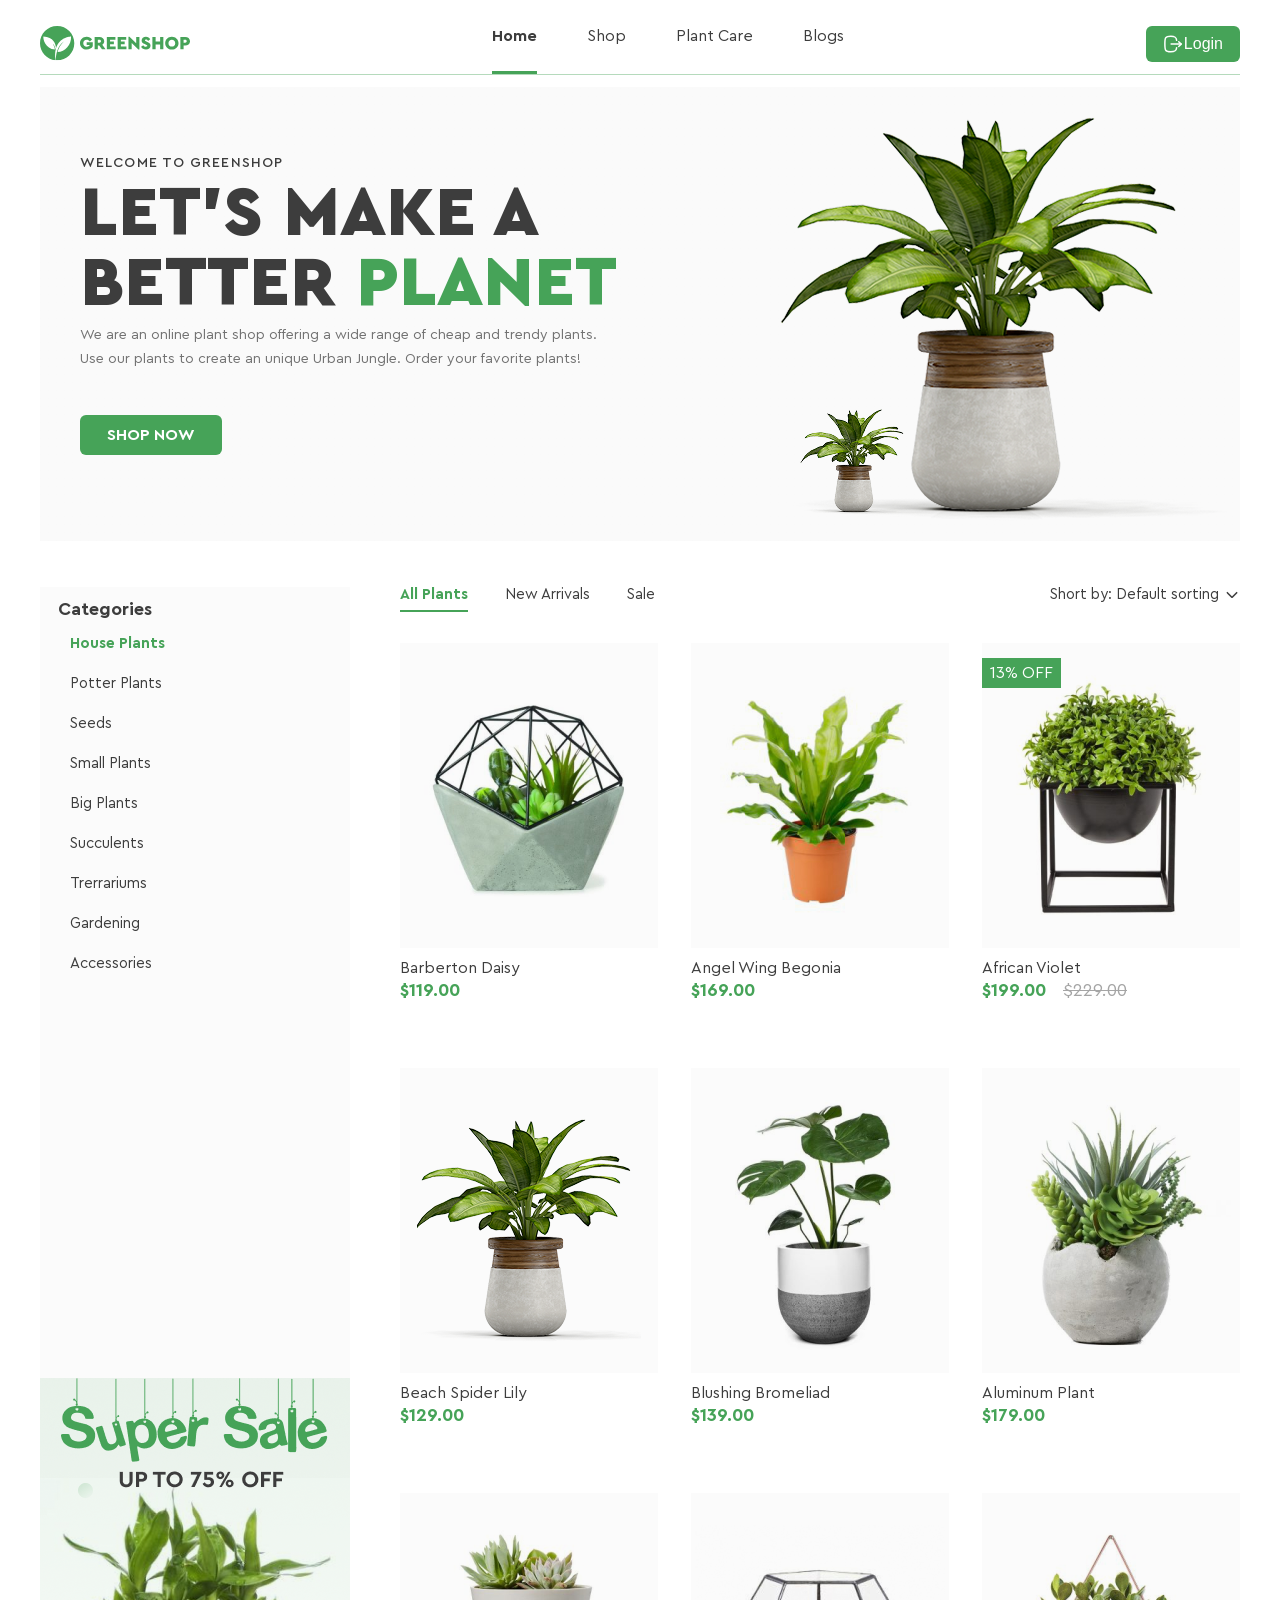
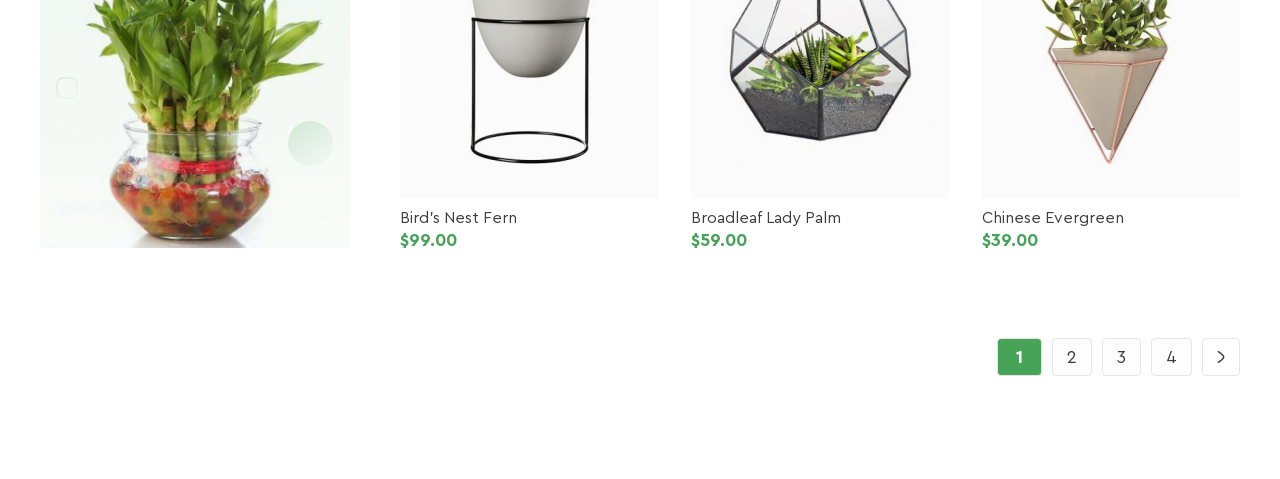
==== commit badfa2a1: "hw9 fixed" ====
--- a/index.html
+++ b/index.html
@@ -6,272 +6,275 @@
     <link rel="stylesheet" href="./Styles/reset.css">
     <link rel="stylesheet" href="./Styles/index-styles.css">
     <link rel="stylesheet" href="./Styles/fonts.css">
-    <link rel="stylesheet" href="./Styles/shop-styles.css">
     <title>Document</title>
 </head>
 <body>
     <div class="container">
         <header class="header">
-        <svg xmlns="http://www.w3.org/2000/svg" width="150" height="35" viewBox="0 0 150 35" fill="none">
-            <g clip-path="url(#clip0_1_1069)">
-                <path d="M17.15 0C7.67748 0 0 7.67746 0 17.15C0 26.0201 6.73548 33.3175 15.3711 34.207C14.8496 29.9134 15.0436 26.4001 15.7067 23.5135C15.3347 21.7225 14.4898 19.0703 12.5734 17.1864C12.5734 17.1864 13.8348 19.0784 14.5181 21.6214C14.5181 21.6255 14.5221 21.6295 14.5221 21.6335C14.5949 21.9044 14.6596 22.1793 14.7162 22.4623C14.7283 22.527 14.7404 22.5917 14.7526 22.6604C14.8051 22.9515 14.8536 23.2426 14.886 23.5418C5.19513 22.3532 3.12921 13.6569 3.35561 10.3781C13.665 10.9482 15.7754 17.8292 16.0827 22.0985C19.4585 11.0412 30.1843 10.4024 31.0697 10.3781C31.4538 18.8763 25.1509 25.5026 17.6149 26.0807C17.6635 25.8503 17.7201 25.6198 17.7767 25.3934C17.7928 25.3247 17.813 25.26 17.8333 25.1913C17.8777 25.0296 17.9222 24.8679 17.9748 24.7061C17.995 24.6374 18.0192 24.5646 18.0394 24.4959C18.096 24.318 18.1567 24.1442 18.2173 23.9663C18.2335 23.9259 18.2456 23.8854 18.2618 23.845C18.3386 23.6348 18.4195 23.4326 18.5003 23.2305C18.5084 23.2143 18.5125 23.1941 18.5205 23.1779C18.5205 23.1779 18.5205 23.1779 18.5246 23.1779C20.4571 18.5043 24.0229 15.4439 24.0229 15.4439C17.0247 19.4868 15.8441 29.9983 15.6582 34.2231C16.1514 34.2676 16.6446 34.2999 17.15 34.2999C26.6225 34.2999 34.3 26.6225 34.3 17.15C34.3 7.67746 26.6225 0 17.15 0Z" fill="#46A358"/>
-                <path d="M46.7037 10.7454C48.9718 10.7454 50.8235 11.7197 52.0242 13.4986L49.7764 15.4109C48.9718 14.287 47.9975 13.7048 46.6471 13.7048C44.5691 13.7048 43.2753 15.0713 43.2753 17.1534C43.2753 19.2719 44.6418 20.695 46.8372 20.695C48.0177 20.695 48.9556 20.2826 49.554 19.5912V19.0091H46.6673V16.2356H52.7762V20.133C52.194 21.1639 51.3693 21.9887 50.3019 22.6234C49.2346 23.242 48.0339 23.5614 46.7037 23.5614C42.9923 23.618 39.9237 20.7313 39.9763 17.1534C39.9197 13.5956 42.9923 10.6888 46.7037 10.7454Z" fill="#46A358"/>
-                <path d="M61.9576 23.3316L59.168 19.4908H57.8379V23.3316H54.6157V10.9684H59.4672C62.2204 10.9684 64.2459 12.6543 64.2459 15.2215C64.2459 16.7376 63.5141 17.995 62.2972 18.7429L65.5558 23.3316H61.9576ZM57.8338 16.681H59.4833C60.3809 16.681 60.963 16.0988 60.963 15.2215C60.963 14.3442 60.3809 13.7782 59.4833 13.7782H57.8338V16.681Z" fill="#46A358"/>
-                <path d="M66.8333 10.9684H75.4124V13.8712H70.0555V15.5773H73.876V18.2739H70.0555V20.4288H75.6388V23.3316H66.8333V10.9684Z" fill="#46A358"/>
-                <path d="M77.6441 10.9684H86.2231V13.8712H80.8663V15.5773H84.6868V18.2739H80.8663V20.4288H86.4495V23.3316H77.6441V10.9684Z" fill="#46A358"/>
-                <path d="M99.4192 10.9683V23.5579H98.3882L91.681 17.057V23.3315H88.4588V10.7419H89.4897L96.197 17.1499V10.9683H99.4192Z" fill="#46A358"/>
-                <path d="M103.264 19.135C103.996 20.1094 104.764 20.7279 106.017 20.7279C106.862 20.7279 107.291 20.4288 107.291 19.8264C107.291 19.2846 107.008 19.1148 106.033 18.6822L104.76 18.1203C102.718 17.2187 101.631 16.0584 101.631 14.3927C101.631 12.2014 103.43 10.7379 105.957 10.7379C107.998 10.7379 109.442 11.7123 110.19 13.2283L108.035 14.8778C107.436 13.9803 106.874 13.5679 105.993 13.5679C105.318 13.5679 104.889 13.8307 104.889 14.3563C104.889 14.8051 105.152 15.0517 105.957 15.367L107.38 15.9654C109.535 16.867 110.545 17.9505 110.545 19.6929C110.545 22.0904 108.576 23.5539 106.009 23.5539C103.782 23.5539 101.982 22.4866 101.081 20.7805L103.264 19.135Z" fill="#46A358"/>
-                <path d="M112.393 10.9684H115.615V15.4843H120.131V10.9684H123.353V23.3316H120.131V18.3871H115.615V23.3316H112.393V10.9684Z" fill="#46A358"/>
-                <path d="M131.843 10.7419C135.441 10.6651 138.607 13.6084 138.53 17.1499C138.603 20.7279 135.441 23.6145 131.843 23.5579C128.229 23.6145 125.116 20.7279 125.193 17.1499C125.116 13.6084 128.229 10.6692 131.843 10.7419ZM131.859 13.7014C129.874 13.7014 128.488 15.1083 128.488 17.1499C128.488 18.1809 128.807 19.0218 129.426 19.6606C130.044 20.2791 130.869 20.5985 131.859 20.5985C133.772 20.5985 135.231 19.2118 135.231 17.1499C135.235 15.1083 133.772 13.7014 131.859 13.7014Z" fill="#46A358"/>
-                <path d="M140.374 10.9684H145.226C147.979 10.9684 150.004 12.6543 150.004 15.2215C150.004 17.7524 147.926 19.4908 145.226 19.4908H143.596V23.3316H140.374V10.9684ZM145.242 16.681C146.139 16.681 146.721 16.0988 146.721 15.2215C146.721 14.3442 146.139 13.7782 145.242 13.7782H143.592V16.681H145.242Z" fill="#46A358"/>
-            </g>
-            <defs>
-                <clipPath id="clip0_1_1069">
-                    <rect width="150" height="34.2999" fill="white"/>
-                </clipPath>
-            </defs>
-        </svg>
-        
-        <ul class="header-links">
-            <li class="header-link active">Home</li>
-            <li class="header-link">Shop</li>
-            <li class="header-link">Plant Care</li>
-            <li class="header-link">Blogs</li>
-        </ul>
-
-        <button class="svg-2">
-            <svg xmlns="http://www.w3.org/2000/svg" width="20" height="20" viewBox="0 0 20 20" fill="none">
-                <path d="M18.1592 10.1006H8.125" stroke="white" stroke-width="1.5" stroke-linecap="round" stroke-linejoin="round"/>
-                <path d="M15.7202 7.67059L18.1602 10.1006L15.7202 12.5306" stroke="white" stroke-width="1.5" stroke-linecap="round" stroke-linejoin="round"/>
-                <path d="M13.6332 6.35826C13.3582 3.37493 12.2415 2.2916 7.79985 2.2916C1.88234 2.2916 1.88234 4.2166 1.88234 9.99993C1.88234 15.7833 1.88234 17.7083 7.79985 17.7083C12.2415 17.7083 13.3582 16.6249 13.6332 13.6416" stroke="white" stroke-width="1.5" stroke-linecap="round" stroke-linejoin="round"/>
-        </svg>
-        Login
-        </button>
-    </header>
-
-    <main class="main">
-        <div class="planet-text-part">
-            <h4 class="text-part-greenshop">Welcome to GreenShop</h4>
-            <h1 class="text-part-h1">Let’s Make a <br>Better <span class="text-part-h1-span">Planet</span></h1>
-            <p class="text-part-description">We are an online plant shop offering a wide range of cheap and trendy plants. Use our plants to create an unique Urban Jungle. Order your favorite plants!</p>
-            <button class="text-part-button">SHOP NOW</button>
-        </div>
-
-        <div class="planet-pictures-part">
-            <img src="./Pictures/01 1.png" alt="picture-part-big">
-            <img src="./Pictures/01 2.png" alt="" class="picture-part-small">
-        </div>
-    </main>
-    </div>
+            <svg xmlns="http://www.w3.org/2000/svg" width="150" height="35" viewBox="0 0 150 35" fill="none">
+                <g clip-path="url(#clip0_1_1069)">
+                    <path d="M17.15 0C7.67748 0 0 7.67746 0 17.15C0 26.0201 6.73548 33.3175 15.3711 34.207C14.8496 29.9134 15.0436 26.4001 15.7067 23.5135C15.3347 21.7225 14.4898 19.0703 12.5734 17.1864C12.5734 17.1864 13.8348 19.0784 14.5181 21.6214C14.5181 21.6255 14.5221 21.6295 14.5221 21.6335C14.5949 21.9044 14.6596 22.1793 14.7162 22.4623C14.7283 22.527 14.7404 22.5917 14.7526 22.6604C14.8051 22.9515 14.8536 23.2426 14.886 23.5418C5.19513 22.3532 3.12921 13.6569 3.35561 10.3781C13.665 10.9482 15.7754 17.8292 16.0827 22.0985C19.4585 11.0412 30.1843 10.4024 31.0697 10.3781C31.4538 18.8763 25.1509 25.5026 17.6149 26.0807C17.6635 25.8503 17.7201 25.6198 17.7767 25.3934C17.7928 25.3247 17.813 25.26 17.8333 25.1913C17.8777 25.0296 17.9222 24.8679 17.9748 24.7061C17.995 24.6374 18.0192 24.5646 18.0394 24.4959C18.096 24.318 18.1567 24.1442 18.2173 23.9663C18.2335 23.9259 18.2456 23.8854 18.2618 23.845C18.3386 23.6348 18.4195 23.4326 18.5003 23.2305C18.5084 23.2143 18.5125 23.1941 18.5205 23.1779C18.5205 23.1779 18.5205 23.1779 18.5246 23.1779C20.4571 18.5043 24.0229 15.4439 24.0229 15.4439C17.0247 19.4868 15.8441 29.9983 15.6582 34.2231C16.1514 34.2676 16.6446 34.2999 17.15 34.2999C26.6225 34.2999 34.3 26.6225 34.3 17.15C34.3 7.67746 26.6225 0 17.15 0Z" fill="#46A358"/>
+                    <path d="M46.7037 10.7454C48.9718 10.7454 50.8235 11.7197 52.0242 13.4986L49.7764 15.4109C48.9718 14.287 47.9975 13.7048 46.6471 13.7048C44.5691 13.7048 43.2753 15.0713 43.2753 17.1534C43.2753 19.2719 44.6418 20.695 46.8372 20.695C48.0177 20.695 48.9556 20.2826 49.554 19.5912V19.0091H46.6673V16.2356H52.7762V20.133C52.194 21.1639 51.3693 21.9887 50.3019 22.6234C49.2346 23.242 48.0339 23.5614 46.7037 23.5614C42.9923 23.618 39.9237 20.7313 39.9763 17.1534C39.9197 13.5956 42.9923 10.6888 46.7037 10.7454Z" fill="#46A358"/>
+                    <path d="M61.9576 23.3316L59.168 19.4908H57.8379V23.3316H54.6157V10.9684H59.4672C62.2204 10.9684 64.2459 12.6543 64.2459 15.2215C64.2459 16.7376 63.5141 17.995 62.2972 18.7429L65.5558 23.3316H61.9576ZM57.8338 16.681H59.4833C60.3809 16.681 60.963 16.0988 60.963 15.2215C60.963 14.3442 60.3809 13.7782 59.4833 13.7782H57.8338V16.681Z" fill="#46A358"/>
+                    <path d="M66.8333 10.9684H75.4124V13.8712H70.0555V15.5773H73.876V18.2739H70.0555V20.4288H75.6388V23.3316H66.8333V10.9684Z" fill="#46A358"/>
+                    <path d="M77.6441 10.9684H86.2231V13.8712H80.8663V15.5773H84.6868V18.2739H80.8663V20.4288H86.4495V23.3316H77.6441V10.9684Z" fill="#46A358"/>
+                    <path d="M99.4192 10.9683V23.5579H98.3882L91.681 17.057V23.3315H88.4588V10.7419H89.4897L96.197 17.1499V10.9683H99.4192Z" fill="#46A358"/>
+                    <path d="M103.264 19.135C103.996 20.1094 104.764 20.7279 106.017 20.7279C106.862 20.7279 107.291 20.4288 107.291 19.8264C107.291 19.2846 107.008 19.1148 106.033 18.6822L104.76 18.1203C102.718 17.2187 101.631 16.0584 101.631 14.3927C101.631 12.2014 103.43 10.7379 105.957 10.7379C107.998 10.7379 109.442 11.7123 110.19 13.2283L108.035 14.8778C107.436 13.9803 106.874 13.5679 105.993 13.5679C105.318 13.5679 104.889 13.8307 104.889 14.3563C104.889 14.8051 105.152 15.0517 105.957 15.367L107.38 15.9654C109.535 16.867 110.545 17.9505 110.545 19.6929C110.545 22.0904 108.576 23.5539 106.009 23.5539C103.782 23.5539 101.982 22.4866 101.081 20.7805L103.264 19.135Z" fill="#46A358"/>
+                    <path d="M112.393 10.9684H115.615V15.4843H120.131V10.9684H123.353V23.3316H120.131V18.3871H115.615V23.3316H112.393V10.9684Z" fill="#46A358"/>
+                    <path d="M131.843 10.7419C135.441 10.6651 138.607 13.6084 138.53 17.1499C138.603 20.7279 135.441 23.6145 131.843 23.5579C128.229 23.6145 125.116 20.7279 125.193 17.1499C125.116 13.6084 128.229 10.6692 131.843 10.7419ZM131.859 13.7014C129.874 13.7014 128.488 15.1083 128.488 17.1499C128.488 18.1809 128.807 19.0218 129.426 19.6606C130.044 20.2791 130.869 20.5985 131.859 20.5985C133.772 20.5985 135.231 19.2118 135.231 17.1499C135.235 15.1083 133.772 13.7014 131.859 13.7014Z" fill="#46A358"/>
+                    <path d="M140.374 10.9684H145.226C147.979 10.9684 150.004 12.6543 150.004 15.2215C150.004 17.7524 147.926 19.4908 145.226 19.4908H143.596V23.3316H140.374V10.9684ZM145.242 16.681C146.139 16.681 146.721 16.0988 146.721 15.2215C146.721 14.3442 146.139 13.7782 145.242 13.7782H143.592V16.681H145.242Z" fill="#46A358"/>
+                </g>
+                <defs>
+                    <clipPath id="clip0_1_1069">
+                        <rect width="150" height="34.2999" fill="white"/>
+                    </clipPath>
+                </defs>
+            </svg>
+            
+            <ul class="header-links">
+                <li class="header-link active">Home</li>
+                <li class="header-link">Shop</li>
+                <li class="header-link">Plant Care</li>
+                <li class="header-link">Blogs</li>
+            </ul>
+
+            <button class="svg-2">
+                <svg xmlns="http://www.w3.org/2000/svg" width="20" height="20" viewBox="0 0 20 20" fill="none">
+                    <path d="M18.1592 10.1006H8.125" stroke="white" stroke-width="1.5" stroke-linecap="round" stroke-linejoin="round"/>
+                    <path d="M15.7202 7.67059L18.1602 10.1006L15.7202 12.5306" stroke="white" stroke-width="1.5" stroke-linecap="round" stroke-linejoin="round"/>
+                    <path d="M13.6332 6.35826C13.3582 3.37493 12.2415 2.2916 7.79985 2.2916C1.88234 2.2916 1.88234 4.2166 1.88234 9.99993C1.88234 15.7833 1.88234 17.7083 7.79985 17.7083C12.2415 17.7083 13.3582 16.6249 13.6332 13.6416" stroke="white" stroke-width="1.5" stroke-linecap="round" stroke-linejoin="round"/>
+                </svg>
+                Login
+            </button>
+        </header>
+
+        <main class="main">
+            <div class="planet-text-part">
+                <h4 class="text-part-greenshop">Welcome to GreenShop</h4>
+                <h1 class="text-part-h1">Let’s Make a <br>Better <span class="text-part-h1-span">Planet</span></h1>
+                <p class="text-part-description">We are an online plant shop offering a wide range of cheap and trendy plants. Use our plants to create an unique Urban Jungle. Order your favorite plants!</p>
+                <button class="text-part-button">SHOP NOW</button>
+            </div>
+
+            <div class="planet-pictures-part">
+                <img src="./Pictures/01 1.png" alt="picture-part-big">
+                <img src="./Pictures/01 2.png" alt="" class="picture-part-small">
+            </div>
+        </main>
     
-    <div class="batya">
-        <div class="left">
-            <div class="left-list">
-                <h3 class="left-list-h3">Categories</h3>
-                <ul class="left-ul-list">
-                    <li class="left-ul-list-link left-ul-list-active">House Plants</li>
-                    <li class="left-ul-list-link">Potter Plants</li>
-                    <li class="left-ul-list-link">Seeds</li><br>
-                    <li class="left-ul-list-link">Small Plants</li>
-                    <li class="left-ul-list-link">Big Plants</li>
-                    <li class="left-ul-list-link">Succulents</li>
-                    <li class="left-ul-list-link">Trerrariums</li>
-                    <li class="left-ul-list-link">Gardening</li>
-                    <li class="left-ul-list-link">Accessories</li>
-                </ul>
-            </div>
-            <img class="left-list-img" src="./Pictures/Super Sale Banner.png" alt="">
-        </div>
-        <div class="right">
-            <div class="right-head">
-                <ul class="head-menu">
-                    <li class="head-menu-li head-menu-active">All Plants</li>
-                    <li class="head-menu-li">New Arrivals</li>
-                    <li class="head-menu-li">Sale</li>
-                </ul>
-                <div class="right-head-sort">
-                    <p class="right-head-sort-p">Short by: Default sorting </p> <img class="right-head-sort-img" src="./Pictures/Arrow - Down 2.png" alt="">
+        <div class="left-right-merger">
+            <!-- ______________________________________________ -->
+            <aside class="left">
+
+                <div class="left-list">
+                    <h3 class="left-list-h3">Categories</h3>
+                    <ul class="left-ul-list">
+                        <li><a href="#" class="left-ul-list-link left-ul-list-active">House Plants</a></li>
+                        <li><a href="#" class="left-ul-list-link">Potter Plants</a></li>
+                        <li><a href="#" class="left-ul-list-link">Seeds</a></li>
+                        <li><a href="#" class="left-ul-list-link">Small Plants</a></li>
+                        <li><a href="#" class="left-ul-list-link">Big Plants</a></li>
+                        <li><a href="#" class="left-ul-list-link">Succulents</a></li>
+                        <li><a href="#" class="left-ul-list-link">Trerrariums</a></li>
+                        <li><a href="#" class="left-ul-list-link">Gardening</a></li>
+                        <li><a href="#" class="left-ul-list-link">Accessories</a></li>
+                    </ul>
                 </div>
-            </div>
-            <div class="right-shopping-offers">
-                <div class="shopping-offers-1">
-                    <div class="shopping-offer">
-                        <div class="shopping-offers-img-div">
-                            <img class="shopping-offers-img" src="./Pictures/Offers/Offer1/Offer1.png" alt="">
-                            <div class="shopping-offers-hover">
-                                <div class="shopping-offers-hover-svg1-div">
-                                    <svg class="shopping-offers-hover-svg1" xmlns="http://www.w3.org/2000/svg" width="20" height="20" viewBox="0 0 20 20" fill="none">
-                                        <path d="M14.294 16.8721H8.24077C5.65655 16.8721 3.55412 14.7696 3.55412 12.1854V7.3816C3.55412 4.9793 2.35676 2.75568 0.351225 1.43334C-0.00894369 1.19588 -0.108379 0.711439 0.129078 0.35127C0.366535 -0.00893829 0.850939 -0.108412 1.21119 0.129123C2.35606 0.883986 3.28487 1.87959 3.94905 3.02586C4.09258 3.18665 5.24995 4.41338 7.14726 4.41338H16.142C18.596 4.36749 20.5168 6.83021 19.8752 9.19892L18.8397 13.3259C18.3159 15.4138 16.4466 16.8721 14.294 16.8721ZM4.91926 5.53431C5.04912 6.13424 5.11634 6.75284 5.11634 7.3816V12.1854C5.11634 13.9082 6.51796 15.3098 8.24077 15.3098H14.294C15.7291 15.3098 16.9752 14.3377 17.3245 12.9457L18.3599 8.81876C18.7412 7.41128 17.5997 5.94838 16.142 5.9756H7.14722C6.28913 5.9756 5.54224 5.7906 4.91926 5.53431ZM7.85021 19.0201C7.85021 18.4809 7.41307 18.0437 6.87383 18.0437C5.57828 18.0953 5.57942 19.9454 6.87383 19.9965C7.41307 19.9965 7.85021 19.5593 7.85021 19.0201ZM15.6222 19.0201C15.6222 18.4809 15.1851 18.0437 14.6459 18.0437C13.3503 18.0953 13.3514 19.9454 14.6459 19.9965C15.1851 19.9965 15.6222 19.5593 15.6222 19.0201ZM16.9231 8.31893C16.9231 7.88752 16.5734 7.53782 16.142 7.53782H7.45966C6.42329 7.57906 6.42407 9.05914 7.45966 9.10003H16.142C16.5734 9.10003 16.9231 8.75033 16.9231 8.31893Z"/>
-                                    </svg>
-                                </div>
-                                <div class="shopping-offers-hover-svg2-div">
-                                    <svg class="shopping-offers-hover-svg2" xmlns="http://www.w3.org/2000/svg" width="20" height="18" viewBox="0 0 20 18" fill="none">
-                                        <path d="M10 17.7936C9.71527 17.7936 9.44077 17.6904 9.22684 17.5031C8.41888 16.7966 7.63992 16.1327 6.95267 15.547L6.94916 15.544C4.93423 13.8269 3.19427 12.3441 1.98364 10.8833C0.630341 9.25034 0 7.70203 0 6.01059C0 4.36722 0.563507 2.8511 1.58661 1.74133C2.62192 0.618439 4.04251 0 5.58716 0C6.74164 0 7.79892 0.36499 8.72955 1.08475C9.19922 1.44806 9.62494 1.8927 10 2.41135C10.3752 1.8927 10.8008 1.44806 11.2706 1.08475C12.2012 0.36499 13.2585 0 14.413 0C15.9575 0 17.3782 0.618439 18.4135 1.74133C19.4366 2.8511 20 4.36722 20 6.01059C20 7.70203 19.3698 9.25034 18.0165 10.8832C16.8059 12.3441 15.0661 13.8268 13.0515 15.5437C12.363 16.1302 11.5828 16.7952 10.773 17.5034C10.5592 17.6904 10.2846 17.7936 10 17.7936ZM5.58716 1.17157C4.37363 1.17157 3.25882 1.65588 2.44781 2.5354C1.62476 3.42819 1.17142 4.66232 1.17142 6.01059C1.17142 7.43317 1.70013 8.70544 2.88559 10.1358C4.03137 11.5184 5.73563 12.9707 7.70889 14.6524L7.71255 14.6555C8.4024 15.2434 9.18442 15.9099 9.99832 16.6216C10.8171 15.9085 11.6003 15.2409 12.2916 14.6521C14.2647 12.9704 15.9688 11.5184 17.1146 10.1358C18.2999 8.70544 18.8286 7.43317 18.8286 6.01059C18.8286 4.66232 18.3752 3.42819 17.5522 2.5354C16.7413 1.65588 15.6264 1.17157 14.413 1.17157C13.524 1.17157 12.7078 1.45416 11.9872 2.01141C11.3449 2.50824 10.8975 3.13629 10.6352 3.57574C10.5003 3.80173 10.2629 3.93661 10 3.93661C9.73709 3.93661 9.49966 3.80173 9.36478 3.57574C9.10263 3.13629 8.65524 2.50824 8.01285 2.01141C7.29218 1.45416 6.47598 1.17157 5.58716 1.17157Z"/>
-                                    </svg>
-                                </div>
-                                <div class="shopping-offers-hover-svg3-div">
-                                    <svg class="shopping-offers-hover-svg3" xmlns="http://www.w3.org/2000/svg" width="20" height="20" viewBox="0 0 20 20" fill="none">
-                                        <path d="M14.5656 16.0023C10.5704 19.1859 4.98549 18.3049 2.02729 14.6536C-0.827886 11.1285 -0.64932 6.04314 2.44811 2.82458C5.64856 -0.50074 10.6802 -0.944658 14.3277 1.78316C15.6345 2.76027 16.6104 4.00337 17.246 5.50807C17.8853 7.02151 18.0795 8.59614 17.8578 10.2201C17.6368 11.8365 16.9918 13.2769 15.9423 14.6212C16.0272 14.6767 16.1178 14.7167 16.1827 14.7816C17.3365 15.9305 18.4859 17.0836 19.6397 18.2325C19.9132 18.5047 20.0493 18.8218 19.9682 19.204C19.8071 19.9644 18.9018 20.2579 18.3211 19.7359C18.0489 19.4918 17.7985 19.2227 17.54 18.9642C16.5923 18.0171 15.6451 17.0693 14.6973 16.1221C14.658 16.0847 14.6168 16.0497 14.5656 16.0023ZM15.9529 8.98636C15.9629 5.12659 12.8468 2.00605 8.97825 2.00043C5.12035 1.99481 2.00669 5.09037 1.98983 8.94765C1.97297 12.8168 5.08289 15.9461 8.96326 15.9642C12.8055 15.9823 15.9429 12.8499 15.9529 8.98636Z"/>
-                                    </svg>
-                                </div>
-                            </div>
-                        </div>
-                        <p class="offer-p">Barberton Daisy</p>
-                        <p class="offer-cost-p">$119.00</p>
-                    </div>
-                    <div class="shopping-offer">
-                        <div class="shopping-offers-img-div">
-                            <img class="shopping-offers-img" src="./Pictures/Offers/Offer1/Offer11.png" alt="">
-                            <div class="shopping-offers-hover">
-                                <div class="shopping-offers-hover-svg1-div">
-                                    <svg class="shopping-offers-hover-svg1" xmlns="http://www.w3.org/2000/svg" width="20" height="20" viewBox="0 0 20 20" fill="none">
-                                        <path d="M14.294 16.8721H8.24077C5.65655 16.8721 3.55412 14.7696 3.55412 12.1854V7.3816C3.55412 4.9793 2.35676 2.75568 0.351225 1.43334C-0.00894369 1.19588 -0.108379 0.711439 0.129078 0.35127C0.366535 -0.00893829 0.850939 -0.108412 1.21119 0.129123C2.35606 0.883986 3.28487 1.87959 3.94905 3.02586C4.09258 3.18665 5.24995 4.41338 7.14726 4.41338H16.142C18.596 4.36749 20.5168 6.83021 19.8752 9.19892L18.8397 13.3259C18.3159 15.4138 16.4466 16.8721 14.294 16.8721ZM4.91926 5.53431C5.04912 6.13424 5.11634 6.75284 5.11634 7.3816V12.1854C5.11634 13.9082 6.51796 15.3098 8.24077 15.3098H14.294C15.7291 15.3098 16.9752 14.3377 17.3245 12.9457L18.3599 8.81876C18.7412 7.41128 17.5997 5.94838 16.142 5.9756H7.14722C6.28913 5.9756 5.54224 5.7906 4.91926 5.53431ZM7.85021 19.0201C7.85021 18.4809 7.41307 18.0437 6.87383 18.0437C5.57828 18.0953 5.57942 19.9454 6.87383 19.9965C7.41307 19.9965 7.85021 19.5593 7.85021 19.0201ZM15.6222 19.0201C15.6222 18.4809 15.1851 18.0437 14.6459 18.0437C13.3503 18.0953 13.3514 19.9454 14.6459 19.9965C15.1851 19.9965 15.6222 19.5593 15.6222 19.0201ZM16.9231 8.31893C16.9231 7.88752 16.5734 7.53782 16.142 7.53782H7.45966C6.42329 7.57906 6.42407 9.05914 7.45966 9.10003H16.142C16.5734 9.10003 16.9231 8.75033 16.9231 8.31893Z"/>
-                                    </svg>
-                                </div>
-                                <div class="shopping-offers-hover-svg2-div">
-                                    <svg class="shopping-offers-hover-svg2" xmlns="http://www.w3.org/2000/svg" width="20" height="18" viewBox="0 0 20 18" fill="none">
-                                        <path d="M10 17.7936C9.71527 17.7936 9.44077 17.6904 9.22684 17.5031C8.41888 16.7966 7.63992 16.1327 6.95267 15.547L6.94916 15.544C4.93423 13.8269 3.19427 12.3441 1.98364 10.8833C0.630341 9.25034 0 7.70203 0 6.01059C0 4.36722 0.563507 2.8511 1.58661 1.74133C2.62192 0.618439 4.04251 0 5.58716 0C6.74164 0 7.79892 0.36499 8.72955 1.08475C9.19922 1.44806 9.62494 1.8927 10 2.41135C10.3752 1.8927 10.8008 1.44806 11.2706 1.08475C12.2012 0.36499 13.2585 0 14.413 0C15.9575 0 17.3782 0.618439 18.4135 1.74133C19.4366 2.8511 20 4.36722 20 6.01059C20 7.70203 19.3698 9.25034 18.0165 10.8832C16.8059 12.3441 15.0661 13.8268 13.0515 15.5437C12.363 16.1302 11.5828 16.7952 10.773 17.5034C10.5592 17.6904 10.2846 17.7936 10 17.7936ZM5.58716 1.17157C4.37363 1.17157 3.25882 1.65588 2.44781 2.5354C1.62476 3.42819 1.17142 4.66232 1.17142 6.01059C1.17142 7.43317 1.70013 8.70544 2.88559 10.1358C4.03137 11.5184 5.73563 12.9707 7.70889 14.6524L7.71255 14.6555C8.4024 15.2434 9.18442 15.9099 9.99832 16.6216C10.8171 15.9085 11.6003 15.2409 12.2916 14.6521C14.2647 12.9704 15.9688 11.5184 17.1146 10.1358C18.2999 8.70544 18.8286 7.43317 18.8286 6.01059C18.8286 4.66232 18.3752 3.42819 17.5522 2.5354C16.7413 1.65588 15.6264 1.17157 14.413 1.17157C13.524 1.17157 12.7078 1.45416 11.9872 2.01141C11.3449 2.50824 10.8975 3.13629 10.6352 3.57574C10.5003 3.80173 10.2629 3.93661 10 3.93661C9.73709 3.93661 9.49966 3.80173 9.36478 3.57574C9.10263 3.13629 8.65524 2.50824 8.01285 2.01141C7.29218 1.45416 6.47598 1.17157 5.58716 1.17157Z"/>
-                                    </svg>
-                                </div>
-                                <div class="shopping-offers-hover-svg3-div">
-                                    <svg class="shopping-offers-hover-svg3" xmlns="http://www.w3.org/2000/svg" width="20" height="20" viewBox="0 0 20 20" fill="none">
-                                        <path d="M14.5656 16.0023C10.5704 19.1859 4.98549 18.3049 2.02729 14.6536C-0.827886 11.1285 -0.64932 6.04314 2.44811 2.82458C5.64856 -0.50074 10.6802 -0.944658 14.3277 1.78316C15.6345 2.76027 16.6104 4.00337 17.246 5.50807C17.8853 7.02151 18.0795 8.59614 17.8578 10.2201C17.6368 11.8365 16.9918 13.2769 15.9423 14.6212C16.0272 14.6767 16.1178 14.7167 16.1827 14.7816C17.3365 15.9305 18.4859 17.0836 19.6397 18.2325C19.9132 18.5047 20.0493 18.8218 19.9682 19.204C19.8071 19.9644 18.9018 20.2579 18.3211 19.7359C18.0489 19.4918 17.7985 19.2227 17.54 18.9642C16.5923 18.0171 15.6451 17.0693 14.6973 16.1221C14.658 16.0847 14.6168 16.0497 14.5656 16.0023ZM15.9529 8.98636C15.9629 5.12659 12.8468 2.00605 8.97825 2.00043C5.12035 1.99481 2.00669 5.09037 1.98983 8.94765C1.97297 12.8168 5.08289 15.9461 8.96326 15.9642C12.8055 15.9823 15.9429 12.8499 15.9529 8.98636Z"/>
-                                    </svg>
-                                </div>
-                            </div>
-                        </div>
-                        <p class="offer-p">Angel Wing Begonia</p>
-                        <p class="offer-cost-p">$169.00</p>
-                    </div>
-                    <div class="shopping-offer">
-                        <div class="shopping-offers-img-div">
-                            <img class="shopping-offers-img" src="./Pictures/Offers/Offer1/Offer111.png" alt="">
-                            <p class="shopping-offers-img-div-sale-p">13% OFF</p>
-                            <div class="shopping-offers-hover">
-                                <div class="shopping-offers-hover-svg1-div">
-                                    <svg class="shopping-offers-hover-svg1" xmlns="http://www.w3.org/2000/svg" width="20" height="20" viewBox="0 0 20 20" fill="none">
-                                        <path d="M14.294 16.8721H8.24077C5.65655 16.8721 3.55412 14.7696 3.55412 12.1854V7.3816C3.55412 4.9793 2.35676 2.75568 0.351225 1.43334C-0.00894369 1.19588 -0.108379 0.711439 0.129078 0.35127C0.366535 -0.00893829 0.850939 -0.108412 1.21119 0.129123C2.35606 0.883986 3.28487 1.87959 3.94905 3.02586C4.09258 3.18665 5.24995 4.41338 7.14726 4.41338H16.142C18.596 4.36749 20.5168 6.83021 19.8752 9.19892L18.8397 13.3259C18.3159 15.4138 16.4466 16.8721 14.294 16.8721ZM4.91926 5.53431C5.04912 6.13424 5.11634 6.75284 5.11634 7.3816V12.1854C5.11634 13.9082 6.51796 15.3098 8.24077 15.3098H14.294C15.7291 15.3098 16.9752 14.3377 17.3245 12.9457L18.3599 8.81876C18.7412 7.41128 17.5997 5.94838 16.142 5.9756H7.14722C6.28913 5.9756 5.54224 5.7906 4.91926 5.53431ZM7.85021 19.0201C7.85021 18.4809 7.41307 18.0437 6.87383 18.0437C5.57828 18.0953 5.57942 19.9454 6.87383 19.9965C7.41307 19.9965 7.85021 19.5593 7.85021 19.0201ZM15.6222 19.0201C15.6222 18.4809 15.1851 18.0437 14.6459 18.0437C13.3503 18.0953 13.3514 19.9454 14.6459 19.9965C15.1851 19.9965 15.6222 19.5593 15.6222 19.0201ZM16.9231 8.31893C16.9231 7.88752 16.5734 7.53782 16.142 7.53782H7.45966C6.42329 7.57906 6.42407 9.05914 7.45966 9.10003H16.142C16.5734 9.10003 16.9231 8.75033 16.9231 8.31893Z"/>
-                                    </svg>
-                                </div>
-                                <div class="shopping-offers-hover-svg2-div">
-                                    <svg class="shopping-offers-hover-svg2" xmlns="http://www.w3.org/2000/svg" width="20" height="18" viewBox="0 0 20 18" fill="none">
-                                        <path d="M10 17.7936C9.71527 17.7936 9.44077 17.6904 9.22684 17.5031C8.41888 16.7966 7.63992 16.1327 6.95267 15.547L6.94916 15.544C4.93423 13.8269 3.19427 12.3441 1.98364 10.8833C0.630341 9.25034 0 7.70203 0 6.01059C0 4.36722 0.563507 2.8511 1.58661 1.74133C2.62192 0.618439 4.04251 0 5.58716 0C6.74164 0 7.79892 0.36499 8.72955 1.08475C9.19922 1.44806 9.62494 1.8927 10 2.41135C10.3752 1.8927 10.8008 1.44806 11.2706 1.08475C12.2012 0.36499 13.2585 0 14.413 0C15.9575 0 17.3782 0.618439 18.4135 1.74133C19.4366 2.8511 20 4.36722 20 6.01059C20 7.70203 19.3698 9.25034 18.0165 10.8832C16.8059 12.3441 15.0661 13.8268 13.0515 15.5437C12.363 16.1302 11.5828 16.7952 10.773 17.5034C10.5592 17.6904 10.2846 17.7936 10 17.7936ZM5.58716 1.17157C4.37363 1.17157 3.25882 1.65588 2.44781 2.5354C1.62476 3.42819 1.17142 4.66232 1.17142 6.01059C1.17142 7.43317 1.70013 8.70544 2.88559 10.1358C4.03137 11.5184 5.73563 12.9707 7.70889 14.6524L7.71255 14.6555C8.4024 15.2434 9.18442 15.9099 9.99832 16.6216C10.8171 15.9085 11.6003 15.2409 12.2916 14.6521C14.2647 12.9704 15.9688 11.5184 17.1146 10.1358C18.2999 8.70544 18.8286 7.43317 18.8286 6.01059C18.8286 4.66232 18.3752 3.42819 17.5522 2.5354C16.7413 1.65588 15.6264 1.17157 14.413 1.17157C13.524 1.17157 12.7078 1.45416 11.9872 2.01141C11.3449 2.50824 10.8975 3.13629 10.6352 3.57574C10.5003 3.80173 10.2629 3.93661 10 3.93661C9.73709 3.93661 9.49966 3.80173 9.36478 3.57574C9.10263 3.13629 8.65524 2.50824 8.01285 2.01141C7.29218 1.45416 6.47598 1.17157 5.58716 1.17157Z"/>
-                                    </svg>
-                                </div>
-                                <div class="shopping-offers-hover-svg3-div">
-                                    <svg class="shopping-offers-hover-svg3" xmlns="http://www.w3.org/2000/svg" width="20" height="20" viewBox="0 0 20 20" fill="none">
-                                        <path d="M14.5656 16.0023C10.5704 19.1859 4.98549 18.3049 2.02729 14.6536C-0.827886 11.1285 -0.64932 6.04314 2.44811 2.82458C5.64856 -0.50074 10.6802 -0.944658 14.3277 1.78316C15.6345 2.76027 16.6104 4.00337 17.246 5.50807C17.8853 7.02151 18.0795 8.59614 17.8578 10.2201C17.6368 11.8365 16.9918 13.2769 15.9423 14.6212C16.0272 14.6767 16.1178 14.7167 16.1827 14.7816C17.3365 15.9305 18.4859 17.0836 19.6397 18.2325C19.9132 18.5047 20.0493 18.8218 19.9682 19.204C19.8071 19.9644 18.9018 20.2579 18.3211 19.7359C18.0489 19.4918 17.7985 19.2227 17.54 18.9642C16.5923 18.0171 15.6451 17.0693 14.6973 16.1221C14.658 16.0847 14.6168 16.0497 14.5656 16.0023ZM15.9529 8.98636C15.9629 5.12659 12.8468 2.00605 8.97825 2.00043C5.12035 1.99481 2.00669 5.09037 1.98983 8.94765C1.97297 12.8168 5.08289 15.9461 8.96326 15.9642C12.8055 15.9823 15.9429 12.8499 15.9529 8.98636Z"/>
-                                    </svg>
-                                </div>
-                            </div>
-                        </div>
-                        <p class="offer-p">African Violet</p>
-                        <div class="offer-cost-p-div"><p class="offer-cost-p">$199.00</p> <p class="offer-cost-p-sale">$229.00</p></div>
+                
+                <img class="left-list-img" src="./Pictures/Super Sale Banner.png" alt="Super Sale Banner">
+            </aside>
+            <!-- ______________________________________________ -->
+            <div class="right">
+                <div class="right-head">
+                    <ul class="head-menu">
+                        <li class="head-menu-li head-menu-active">All Plants</li>
+                        <li class="head-menu-li">New Arrivals</li>
+                        <li class="head-menu-li">Sale</li>
+                    </ul>
+                    <div class="right-head-sort">
+                        <p class="right-head-sort-p">Short by: Default sorting </p> <img class="right-head-sort-img" src="./Pictures/Arrow - Down 2.png" alt="">
                     </div>
                 </div>
 
-                <div class="shopping-offers-2">
-                    <div class="shopping-offer">
-                        <div class="shopping-offers-img-div1">
-                            <img class="shopping-offers-img1" src="./Pictures/Offers/Offer2/Offer2.png" alt="">
-                            <div class="shopping-offers-hover">
-                                <div class="shopping-offers-hover-svg1-div">
-                                    <svg class="shopping-offers-hover-svg1" xmlns="http://www.w3.org/2000/svg" width="20" height="20" viewBox="0 0 20 20" fill="none">
-                                        <path d="M14.294 16.8721H8.24077C5.65655 16.8721 3.55412 14.7696 3.55412 12.1854V7.3816C3.55412 4.9793 2.35676 2.75568 0.351225 1.43334C-0.00894369 1.19588 -0.108379 0.711439 0.129078 0.35127C0.366535 -0.00893829 0.850939 -0.108412 1.21119 0.129123C2.35606 0.883986 3.28487 1.87959 3.94905 3.02586C4.09258 3.18665 5.24995 4.41338 7.14726 4.41338H16.142C18.596 4.36749 20.5168 6.83021 19.8752 9.19892L18.8397 13.3259C18.3159 15.4138 16.4466 16.8721 14.294 16.8721ZM4.91926 5.53431C5.04912 6.13424 5.11634 6.75284 5.11634 7.3816V12.1854C5.11634 13.9082 6.51796 15.3098 8.24077 15.3098H14.294C15.7291 15.3098 16.9752 14.3377 17.3245 12.9457L18.3599 8.81876C18.7412 7.41128 17.5997 5.94838 16.142 5.9756H7.14722C6.28913 5.9756 5.54224 5.7906 4.91926 5.53431ZM7.85021 19.0201C7.85021 18.4809 7.41307 18.0437 6.87383 18.0437C5.57828 18.0953 5.57942 19.9454 6.87383 19.9965C7.41307 19.9965 7.85021 19.5593 7.85021 19.0201ZM15.6222 19.0201C15.6222 18.4809 15.1851 18.0437 14.6459 18.0437C13.3503 18.0953 13.3514 19.9454 14.6459 19.9965C15.1851 19.9965 15.6222 19.5593 15.6222 19.0201ZM16.9231 8.31893C16.9231 7.88752 16.5734 7.53782 16.142 7.53782H7.45966C6.42329 7.57906 6.42407 9.05914 7.45966 9.10003H16.142C16.5734 9.10003 16.9231 8.75033 16.9231 8.31893Z"/>
-                                    </svg>
-                                </div>
-                                <div class="shopping-offers-hover-svg2-div">
-                                    <svg class="shopping-offers-hover-svg2" xmlns="http://www.w3.org/2000/svg" width="20" height="18" viewBox="0 0 20 18" fill="none">
-                                        <path d="M10 17.7936C9.71527 17.7936 9.44077 17.6904 9.22684 17.5031C8.41888 16.7966 7.63992 16.1327 6.95267 15.547L6.94916 15.544C4.93423 13.8269 3.19427 12.3441 1.98364 10.8833C0.630341 9.25034 0 7.70203 0 6.01059C0 4.36722 0.563507 2.8511 1.58661 1.74133C2.62192 0.618439 4.04251 0 5.58716 0C6.74164 0 7.79892 0.36499 8.72955 1.08475C9.19922 1.44806 9.62494 1.8927 10 2.41135C10.3752 1.8927 10.8008 1.44806 11.2706 1.08475C12.2012 0.36499 13.2585 0 14.413 0C15.9575 0 17.3782 0.618439 18.4135 1.74133C19.4366 2.8511 20 4.36722 20 6.01059C20 7.70203 19.3698 9.25034 18.0165 10.8832C16.8059 12.3441 15.0661 13.8268 13.0515 15.5437C12.363 16.1302 11.5828 16.7952 10.773 17.5034C10.5592 17.6904 10.2846 17.7936 10 17.7936ZM5.58716 1.17157C4.37363 1.17157 3.25882 1.65588 2.44781 2.5354C1.62476 3.42819 1.17142 4.66232 1.17142 6.01059C1.17142 7.43317 1.70013 8.70544 2.88559 10.1358C4.03137 11.5184 5.73563 12.9707 7.70889 14.6524L7.71255 14.6555C8.4024 15.2434 9.18442 15.9099 9.99832 16.6216C10.8171 15.9085 11.6003 15.2409 12.2916 14.6521C14.2647 12.9704 15.9688 11.5184 17.1146 10.1358C18.2999 8.70544 18.8286 7.43317 18.8286 6.01059C18.8286 4.66232 18.3752 3.42819 17.5522 2.5354C16.7413 1.65588 15.6264 1.17157 14.413 1.17157C13.524 1.17157 12.7078 1.45416 11.9872 2.01141C11.3449 2.50824 10.8975 3.13629 10.6352 3.57574C10.5003 3.80173 10.2629 3.93661 10 3.93661C9.73709 3.93661 9.49966 3.80173 9.36478 3.57574C9.10263 3.13629 8.65524 2.50824 8.01285 2.01141C7.29218 1.45416 6.47598 1.17157 5.58716 1.17157Z"/>
-                                    </svg>
-                                </div>
-                                <div class="shopping-offers-hover-svg3-div">
-                                    <svg class="shopping-offers-hover-svg3" xmlns="http://www.w3.org/2000/svg" width="20" height="20" viewBox="0 0 20 20" fill="none">
-                                        <path d="M14.5656 16.0023C10.5704 19.1859 4.98549 18.3049 2.02729 14.6536C-0.827886 11.1285 -0.64932 6.04314 2.44811 2.82458C5.64856 -0.50074 10.6802 -0.944658 14.3277 1.78316C15.6345 2.76027 16.6104 4.00337 17.246 5.50807C17.8853 7.02151 18.0795 8.59614 17.8578 10.2201C17.6368 11.8365 16.9918 13.2769 15.9423 14.6212C16.0272 14.6767 16.1178 14.7167 16.1827 14.7816C17.3365 15.9305 18.4859 17.0836 19.6397 18.2325C19.9132 18.5047 20.0493 18.8218 19.9682 19.204C19.8071 19.9644 18.9018 20.2579 18.3211 19.7359C18.0489 19.4918 17.7985 19.2227 17.54 18.9642C16.5923 18.0171 15.6451 17.0693 14.6973 16.1221C14.658 16.0847 14.6168 16.0497 14.5656 16.0023ZM15.9529 8.98636C15.9629 5.12659 12.8468 2.00605 8.97825 2.00043C5.12035 1.99481 2.00669 5.09037 1.98983 8.94765C1.97297 12.8168 5.08289 15.9461 8.96326 15.9642C12.8055 15.9823 15.9429 12.8499 15.9529 8.98636Z"/>
-                                    </svg>
-                                </div>
-                            </div>
-                        </div>
-                        <p class="offer-p">Beach Spider Lily</p>
-                        <p class="offer-cost-p">$129.00</p>
-                    </div>
-                    <div class="shopping-offer">
-                        <div class="shopping-offers-img-div">
-                            <img class="shopping-offers-img" src="./Pictures/Offers/Offer2/Offer22.png" alt="">
-                            <div class="shopping-offers-hover">
-                                <div class="shopping-offers-hover-svg1-div">
-                                    <svg class="shopping-offers-hover-svg1" xmlns="http://www.w3.org/2000/svg" width="20" height="20" viewBox="0 0 20 20" fill="none">
-                                        <path d="M14.294 16.8721H8.24077C5.65655 16.8721 3.55412 14.7696 3.55412 12.1854V7.3816C3.55412 4.9793 2.35676 2.75568 0.351225 1.43334C-0.00894369 1.19588 -0.108379 0.711439 0.129078 0.35127C0.366535 -0.00893829 0.850939 -0.108412 1.21119 0.129123C2.35606 0.883986 3.28487 1.87959 3.94905 3.02586C4.09258 3.18665 5.24995 4.41338 7.14726 4.41338H16.142C18.596 4.36749 20.5168 6.83021 19.8752 9.19892L18.8397 13.3259C18.3159 15.4138 16.4466 16.8721 14.294 16.8721ZM4.91926 5.53431C5.04912 6.13424 5.11634 6.75284 5.11634 7.3816V12.1854C5.11634 13.9082 6.51796 15.3098 8.24077 15.3098H14.294C15.7291 15.3098 16.9752 14.3377 17.3245 12.9457L18.3599 8.81876C18.7412 7.41128 17.5997 5.94838 16.142 5.9756H7.14722C6.28913 5.9756 5.54224 5.7906 4.91926 5.53431ZM7.85021 19.0201C7.85021 18.4809 7.41307 18.0437 6.87383 18.0437C5.57828 18.0953 5.57942 19.9454 6.87383 19.9965C7.41307 19.9965 7.85021 19.5593 7.85021 19.0201ZM15.6222 19.0201C15.6222 18.4809 15.1851 18.0437 14.6459 18.0437C13.3503 18.0953 13.3514 19.9454 14.6459 19.9965C15.1851 19.9965 15.6222 19.5593 15.6222 19.0201ZM16.9231 8.31893C16.9231 7.88752 16.5734 7.53782 16.142 7.53782H7.45966C6.42329 7.57906 6.42407 9.05914 7.45966 9.10003H16.142C16.5734 9.10003 16.9231 8.75033 16.9231 8.31893Z"/>
-                                    </svg>
-                                </div>
-                                <div class="shopping-offers-hover-svg2-div">
-                                    <svg class="shopping-offers-hover-svg2" xmlns="http://www.w3.org/2000/svg" width="20" height="18" viewBox="0 0 20 18" fill="none">
-                                        <path d="M10 17.7936C9.71527 17.7936 9.44077 17.6904 9.22684 17.5031C8.41888 16.7966 7.63992 16.1327 6.95267 15.547L6.94916 15.544C4.93423 13.8269 3.19427 12.3441 1.98364 10.8833C0.630341 9.25034 0 7.70203 0 6.01059C0 4.36722 0.563507 2.8511 1.58661 1.74133C2.62192 0.618439 4.04251 0 5.58716 0C6.74164 0 7.79892 0.36499 8.72955 1.08475C9.19922 1.44806 9.62494 1.8927 10 2.41135C10.3752 1.8927 10.8008 1.44806 11.2706 1.08475C12.2012 0.36499 13.2585 0 14.413 0C15.9575 0 17.3782 0.618439 18.4135 1.74133C19.4366 2.8511 20 4.36722 20 6.01059C20 7.70203 19.3698 9.25034 18.0165 10.8832C16.8059 12.3441 15.0661 13.8268 13.0515 15.5437C12.363 16.1302 11.5828 16.7952 10.773 17.5034C10.5592 17.6904 10.2846 17.7936 10 17.7936ZM5.58716 1.17157C4.37363 1.17157 3.25882 1.65588 2.44781 2.5354C1.62476 3.42819 1.17142 4.66232 1.17142 6.01059C1.17142 7.43317 1.70013 8.70544 2.88559 10.1358C4.03137 11.5184 5.73563 12.9707 7.70889 14.6524L7.71255 14.6555C8.4024 15.2434 9.18442 15.9099 9.99832 16.6216C10.8171 15.9085 11.6003 15.2409 12.2916 14.6521C14.2647 12.9704 15.9688 11.5184 17.1146 10.1358C18.2999 8.70544 18.8286 7.43317 18.8286 6.01059C18.8286 4.66232 18.3752 3.42819 17.5522 2.5354C16.7413 1.65588 15.6264 1.17157 14.413 1.17157C13.524 1.17157 12.7078 1.45416 11.9872 2.01141C11.3449 2.50824 10.8975 3.13629 10.6352 3.57574C10.5003 3.80173 10.2629 3.93661 10 3.93661C9.73709 3.93661 9.49966 3.80173 9.36478 3.57574C9.10263 3.13629 8.65524 2.50824 8.01285 2.01141C7.29218 1.45416 6.47598 1.17157 5.58716 1.17157Z"/>
-                                    </svg>
-                                </div>
-                                <div class="shopping-offers-hover-svg3-div">
-                                    <svg class="shopping-offers-hover-svg3" xmlns="http://www.w3.org/2000/svg" width="20" height="20" viewBox="0 0 20 20" fill="none">
-                                        <path d="M14.5656 16.0023C10.5704 19.1859 4.98549 18.3049 2.02729 14.6536C-0.827886 11.1285 -0.64932 6.04314 2.44811 2.82458C5.64856 -0.50074 10.6802 -0.944658 14.3277 1.78316C15.6345 2.76027 16.6104 4.00337 17.246 5.50807C17.8853 7.02151 18.0795 8.59614 17.8578 10.2201C17.6368 11.8365 16.9918 13.2769 15.9423 14.6212C16.0272 14.6767 16.1178 14.7167 16.1827 14.7816C17.3365 15.9305 18.4859 17.0836 19.6397 18.2325C19.9132 18.5047 20.0493 18.8218 19.9682 19.204C19.8071 19.9644 18.9018 20.2579 18.3211 19.7359C18.0489 19.4918 17.7985 19.2227 17.54 18.9642C16.5923 18.0171 15.6451 17.0693 14.6973 16.1221C14.658 16.0847 14.6168 16.0497 14.5656 16.0023ZM15.9529 8.98636C15.9629 5.12659 12.8468 2.00605 8.97825 2.00043C5.12035 1.99481 2.00669 5.09037 1.98983 8.94765C1.97297 12.8168 5.08289 15.9461 8.96326 15.9642C12.8055 15.9823 15.9429 12.8499 15.9529 8.98636Z"/>
-                                    </svg>
-                                </div>
-                            </div>
-                        </div>
-                        <p class="offer-p">Blushing Bromeliad</p>
-                        <p class="offer-cost-p">$139.00</p>
-                    </div>
-                    <div class="shopping-offer">
-                        <div class="shopping-offers-img-div">
-                            <img class="shopping-offers-img" src="./Pictures/Offers/Offer2/Offer222.png" alt="">
-                            <div class="shopping-offers-hover">
-                                <div class="shopping-offers-hover-svg1-div">
-                                    <svg class="shopping-offers-hover-svg1" xmlns="http://www.w3.org/2000/svg" width="20" height="20" viewBox="0 0 20 20" fill="none">
-                                        <path d="M14.294 16.8721H8.24077C5.65655 16.8721 3.55412 14.7696 3.55412 12.1854V7.3816C3.55412 4.9793 2.35676 2.75568 0.351225 1.43334C-0.00894369 1.19588 -0.108379 0.711439 0.129078 0.35127C0.366535 -0.00893829 0.850939 -0.108412 1.21119 0.129123C2.35606 0.883986 3.28487 1.87959 3.94905 3.02586C4.09258 3.18665 5.24995 4.41338 7.14726 4.41338H16.142C18.596 4.36749 20.5168 6.83021 19.8752 9.19892L18.8397 13.3259C18.3159 15.4138 16.4466 16.8721 14.294 16.8721ZM4.91926 5.53431C5.04912 6.13424 5.11634 6.75284 5.11634 7.3816V12.1854C5.11634 13.9082 6.51796 15.3098 8.24077 15.3098H14.294C15.7291 15.3098 16.9752 14.3377 17.3245 12.9457L18.3599 8.81876C18.7412 7.41128 17.5997 5.94838 16.142 5.9756H7.14722C6.28913 5.9756 5.54224 5.7906 4.91926 5.53431ZM7.85021 19.0201C7.85021 18.4809 7.41307 18.0437 6.87383 18.0437C5.57828 18.0953 5.57942 19.9454 6.87383 19.9965C7.41307 19.9965 7.85021 19.5593 7.85021 19.0201ZM15.6222 19.0201C15.6222 18.4809 15.1851 18.0437 14.6459 18.0437C13.3503 18.0953 13.3514 19.9454 14.6459 19.9965C15.1851 19.9965 15.6222 19.5593 15.6222 19.0201ZM16.9231 8.31893C16.9231 7.88752 16.5734 7.53782 16.142 7.53782H7.45966C6.42329 7.57906 6.42407 9.05914 7.45966 9.10003H16.142C16.5734 9.10003 16.9231 8.75033 16.9231 8.31893Z"/>
-                                    </svg>
-                                </div>
-                                <div class="shopping-offers-hover-svg2-div">
-                                    <svg class="shopping-offers-hover-svg2" xmlns="http://www.w3.org/2000/svg" width="20" height="18" viewBox="0 0 20 18" fill="none">
-                                        <path d="M10 17.7936C9.71527 17.7936 9.44077 17.6904 9.22684 17.5031C8.41888 16.7966 7.63992 16.1327 6.95267 15.547L6.94916 15.544C4.93423 13.8269 3.19427 12.3441 1.98364 10.8833C0.630341 9.25034 0 7.70203 0 6.01059C0 4.36722 0.563507 2.8511 1.58661 1.74133C2.62192 0.618439 4.04251 0 5.58716 0C6.74164 0 7.79892 0.36499 8.72955 1.08475C9.19922 1.44806 9.62494 1.8927 10 2.41135C10.3752 1.8927 10.8008 1.44806 11.2706 1.08475C12.2012 0.36499 13.2585 0 14.413 0C15.9575 0 17.3782 0.618439 18.4135 1.74133C19.4366 2.8511 20 4.36722 20 6.01059C20 7.70203 19.3698 9.25034 18.0165 10.8832C16.8059 12.3441 15.0661 13.8268 13.0515 15.5437C12.363 16.1302 11.5828 16.7952 10.773 17.5034C10.5592 17.6904 10.2846 17.7936 10 17.7936ZM5.58716 1.17157C4.37363 1.17157 3.25882 1.65588 2.44781 2.5354C1.62476 3.42819 1.17142 4.66232 1.17142 6.01059C1.17142 7.43317 1.70013 8.70544 2.88559 10.1358C4.03137 11.5184 5.73563 12.9707 7.70889 14.6524L7.71255 14.6555C8.4024 15.2434 9.18442 15.9099 9.99832 16.6216C10.8171 15.9085 11.6003 15.2409 12.2916 14.6521C14.2647 12.9704 15.9688 11.5184 17.1146 10.1358C18.2999 8.70544 18.8286 7.43317 18.8286 6.01059C18.8286 4.66232 18.3752 3.42819 17.5522 2.5354C16.7413 1.65588 15.6264 1.17157 14.413 1.17157C13.524 1.17157 12.7078 1.45416 11.9872 2.01141C11.3449 2.50824 10.8975 3.13629 10.6352 3.57574C10.5003 3.80173 10.2629 3.93661 10 3.93661C9.73709 3.93661 9.49966 3.80173 9.36478 3.57574C9.10263 3.13629 8.65524 2.50824 8.01285 2.01141C7.29218 1.45416 6.47598 1.17157 5.58716 1.17157Z"/>
-                                    </svg>
-                                </div>
-                                <div class="shopping-offers-hover-svg3-div">
-                                    <svg class="shopping-offers-hover-svg3" xmlns="http://www.w3.org/2000/svg" width="20" height="20" viewBox="0 0 20 20" fill="none">
-                                        <path d="M14.5656 16.0023C10.5704 19.1859 4.98549 18.3049 2.02729 14.6536C-0.827886 11.1285 -0.64932 6.04314 2.44811 2.82458C5.64856 -0.50074 10.6802 -0.944658 14.3277 1.78316C15.6345 2.76027 16.6104 4.00337 17.246 5.50807C17.8853 7.02151 18.0795 8.59614 17.8578 10.2201C17.6368 11.8365 16.9918 13.2769 15.9423 14.6212C16.0272 14.6767 16.1178 14.7167 16.1827 14.7816C17.3365 15.9305 18.4859 17.0836 19.6397 18.2325C19.9132 18.5047 20.0493 18.8218 19.9682 19.204C19.8071 19.9644 18.9018 20.2579 18.3211 19.7359C18.0489 19.4918 17.7985 19.2227 17.54 18.9642C16.5923 18.0171 15.6451 17.0693 14.6973 16.1221C14.658 16.0847 14.6168 16.0497 14.5656 16.0023ZM15.9529 8.98636C15.9629 5.12659 12.8468 2.00605 8.97825 2.00043C5.12035 1.99481 2.00669 5.09037 1.98983 8.94765C1.97297 12.8168 5.08289 15.9461 8.96326 15.9642C12.8055 15.9823 15.9429 12.8499 15.9529 8.98636Z"/>
-                                    </svg>
-                                </div>
-                            </div>
-                        </div>
-                        <p class="offer-p">Aluminum Plant</p>
-                        <p class="offer-cost-p">$179.00</p>
-                    </div>
+                <div class="right-shopping-offers">
+                    
+                        <div class="shopping-offer">
+                            <div class="shopping-offers-img-div">
+                                <img class="shopping-offers-img" src="./Pictures/Offers/Offer1/Offer1.png" alt="">
+                                <div class="shopping-offers-hover">
+                                    <div class="shopping-offers-hover-svg1-div">
+                                        <svg class="shopping-offers-hover-svg1" xmlns="http://www.w3.org/2000/svg" width="20" height="20" viewBox="0 0 20 20" fill="none">
+                                            <path d="M14.294 16.8721H8.24077C5.65655 16.8721 3.55412 14.7696 3.55412 12.1854V7.3816C3.55412 4.9793 2.35676 2.75568 0.351225 1.43334C-0.00894369 1.19588 -0.108379 0.711439 0.129078 0.35127C0.366535 -0.00893829 0.850939 -0.108412 1.21119 0.129123C2.35606 0.883986 3.28487 1.87959 3.94905 3.02586C4.09258 3.18665 5.24995 4.41338 7.14726 4.41338H16.142C18.596 4.36749 20.5168 6.83021 19.8752 9.19892L18.8397 13.3259C18.3159 15.4138 16.4466 16.8721 14.294 16.8721ZM4.91926 5.53431C5.04912 6.13424 5.11634 6.75284 5.11634 7.3816V12.1854C5.11634 13.9082 6.51796 15.3098 8.24077 15.3098H14.294C15.7291 15.3098 16.9752 14.3377 17.3245 12.9457L18.3599 8.81876C18.7412 7.41128 17.5997 5.94838 16.142 5.9756H7.14722C6.28913 5.9756 5.54224 5.7906 4.91926 5.53431ZM7.85021 19.0201C7.85021 18.4809 7.41307 18.0437 6.87383 18.0437C5.57828 18.0953 5.57942 19.9454 6.87383 19.9965C7.41307 19.9965 7.85021 19.5593 7.85021 19.0201ZM15.6222 19.0201C15.6222 18.4809 15.1851 18.0437 14.6459 18.0437C13.3503 18.0953 13.3514 19.9454 14.6459 19.9965C15.1851 19.9965 15.6222 19.5593 15.6222 19.0201ZM16.9231 8.31893C16.9231 7.88752 16.5734 7.53782 16.142 7.53782H7.45966C6.42329 7.57906 6.42407 9.05914 7.45966 9.10003H16.142C16.5734 9.10003 16.9231 8.75033 16.9231 8.31893Z"/>
+                                        </svg>
+                                    </div>
+                                    <div class="shopping-offers-hover-svg2-div">
+                                        <svg class="shopping-offers-hover-svg2" xmlns="http://www.w3.org/2000/svg" width="20" height="18" viewBox="0 0 20 18" fill="none">
+                                            <path d="M10 17.7936C9.71527 17.7936 9.44077 17.6904 9.22684 17.5031C8.41888 16.7966 7.63992 16.1327 6.95267 15.547L6.94916 15.544C4.93423 13.8269 3.19427 12.3441 1.98364 10.8833C0.630341 9.25034 0 7.70203 0 6.01059C0 4.36722 0.563507 2.8511 1.58661 1.74133C2.62192 0.618439 4.04251 0 5.58716 0C6.74164 0 7.79892 0.36499 8.72955 1.08475C9.19922 1.44806 9.62494 1.8927 10 2.41135C10.3752 1.8927 10.8008 1.44806 11.2706 1.08475C12.2012 0.36499 13.2585 0 14.413 0C15.9575 0 17.3782 0.618439 18.4135 1.74133C19.4366 2.8511 20 4.36722 20 6.01059C20 7.70203 19.3698 9.25034 18.0165 10.8832C16.8059 12.3441 15.0661 13.8268 13.0515 15.5437C12.363 16.1302 11.5828 16.7952 10.773 17.5034C10.5592 17.6904 10.2846 17.7936 10 17.7936ZM5.58716 1.17157C4.37363 1.17157 3.25882 1.65588 2.44781 2.5354C1.62476 3.42819 1.17142 4.66232 1.17142 6.01059C1.17142 7.43317 1.70013 8.70544 2.88559 10.1358C4.03137 11.5184 5.73563 12.9707 7.70889 14.6524L7.71255 14.6555C8.4024 15.2434 9.18442 15.9099 9.99832 16.6216C10.8171 15.9085 11.6003 15.2409 12.2916 14.6521C14.2647 12.9704 15.9688 11.5184 17.1146 10.1358C18.2999 8.70544 18.8286 7.43317 18.8286 6.01059C18.8286 4.66232 18.3752 3.42819 17.5522 2.5354C16.7413 1.65588 15.6264 1.17157 14.413 1.17157C13.524 1.17157 12.7078 1.45416 11.9872 2.01141C11.3449 2.50824 10.8975 3.13629 10.6352 3.57574C10.5003 3.80173 10.2629 3.93661 10 3.93661C9.73709 3.93661 9.49966 3.80173 9.36478 3.57574C9.10263 3.13629 8.65524 2.50824 8.01285 2.01141C7.29218 1.45416 6.47598 1.17157 5.58716 1.17157Z"/>
+                                        </svg>
+                                    </div>
+                                    <div class="shopping-offers-hover-svg3-div">
+                                        <svg class="shopping-offers-hover-svg3" xmlns="http://www.w3.org/2000/svg" width="20" height="20" viewBox="0 0 20 20" fill="none">
+                                            <path d="M14.5656 16.0023C10.5704 19.1859 4.98549 18.3049 2.02729 14.6536C-0.827886 11.1285 -0.64932 6.04314 2.44811 2.82458C5.64856 -0.50074 10.6802 -0.944658 14.3277 1.78316C15.6345 2.76027 16.6104 4.00337 17.246 5.50807C17.8853 7.02151 18.0795 8.59614 17.8578 10.2201C17.6368 11.8365 16.9918 13.2769 15.9423 14.6212C16.0272 14.6767 16.1178 14.7167 16.1827 14.7816C17.3365 15.9305 18.4859 17.0836 19.6397 18.2325C19.9132 18.5047 20.0493 18.8218 19.9682 19.204C19.8071 19.9644 18.9018 20.2579 18.3211 19.7359C18.0489 19.4918 17.7985 19.2227 17.54 18.9642C16.5923 18.0171 15.6451 17.0693 14.6973 16.1221C14.658 16.0847 14.6168 16.0497 14.5656 16.0023ZM15.9529 8.98636C15.9629 5.12659 12.8468 2.00605 8.97825 2.00043C5.12035 1.99481 2.00669 5.09037 1.98983 8.94765C1.97297 12.8168 5.08289 15.9461 8.96326 15.9642C12.8055 15.9823 15.9429 12.8499 15.9529 8.98636Z"/>
+                                        </svg>
+                                    </div>
+                                </div>
+                            </div>
+                            <p class="offer-p">Barberton Daisy</p>
+                            <p class="offer-cost-p">$119.00</p>
+                        </div>
+                        <div class="shopping-offer">
+                            <div class="shopping-offers-img-div">
+                                <img class="shopping-offers-img" src="./Pictures/Offers/Offer1/Offer11.png" alt="">
+                                <div class="shopping-offers-hover">
+                                    <div class="shopping-offers-hover-svg1-div">
+                                        <svg class="shopping-offers-hover-svg1" xmlns="http://www.w3.org/2000/svg" width="20" height="20" viewBox="0 0 20 20" fill="none">
+                                            <path d="M14.294 16.8721H8.24077C5.65655 16.8721 3.55412 14.7696 3.55412 12.1854V7.3816C3.55412 4.9793 2.35676 2.75568 0.351225 1.43334C-0.00894369 1.19588 -0.108379 0.711439 0.129078 0.35127C0.366535 -0.00893829 0.850939 -0.108412 1.21119 0.129123C2.35606 0.883986 3.28487 1.87959 3.94905 3.02586C4.09258 3.18665 5.24995 4.41338 7.14726 4.41338H16.142C18.596 4.36749 20.5168 6.83021 19.8752 9.19892L18.8397 13.3259C18.3159 15.4138 16.4466 16.8721 14.294 16.8721ZM4.91926 5.53431C5.04912 6.13424 5.11634 6.75284 5.11634 7.3816V12.1854C5.11634 13.9082 6.51796 15.3098 8.24077 15.3098H14.294C15.7291 15.3098 16.9752 14.3377 17.3245 12.9457L18.3599 8.81876C18.7412 7.41128 17.5997 5.94838 16.142 5.9756H7.14722C6.28913 5.9756 5.54224 5.7906 4.91926 5.53431ZM7.85021 19.0201C7.85021 18.4809 7.41307 18.0437 6.87383 18.0437C5.57828 18.0953 5.57942 19.9454 6.87383 19.9965C7.41307 19.9965 7.85021 19.5593 7.85021 19.0201ZM15.6222 19.0201C15.6222 18.4809 15.1851 18.0437 14.6459 18.0437C13.3503 18.0953 13.3514 19.9454 14.6459 19.9965C15.1851 19.9965 15.6222 19.5593 15.6222 19.0201ZM16.9231 8.31893C16.9231 7.88752 16.5734 7.53782 16.142 7.53782H7.45966C6.42329 7.57906 6.42407 9.05914 7.45966 9.10003H16.142C16.5734 9.10003 16.9231 8.75033 16.9231 8.31893Z"/>
+                                        </svg>
+                                    </div>
+                                    <div class="shopping-offers-hover-svg2-div">
+                                        <svg class="shopping-offers-hover-svg2" xmlns="http://www.w3.org/2000/svg" width="20" height="18" viewBox="0 0 20 18" fill="none">
+                                            <path d="M10 17.7936C9.71527 17.7936 9.44077 17.6904 9.22684 17.5031C8.41888 16.7966 7.63992 16.1327 6.95267 15.547L6.94916 15.544C4.93423 13.8269 3.19427 12.3441 1.98364 10.8833C0.630341 9.25034 0 7.70203 0 6.01059C0 4.36722 0.563507 2.8511 1.58661 1.74133C2.62192 0.618439 4.04251 0 5.58716 0C6.74164 0 7.79892 0.36499 8.72955 1.08475C9.19922 1.44806 9.62494 1.8927 10 2.41135C10.3752 1.8927 10.8008 1.44806 11.2706 1.08475C12.2012 0.36499 13.2585 0 14.413 0C15.9575 0 17.3782 0.618439 18.4135 1.74133C19.4366 2.8511 20 4.36722 20 6.01059C20 7.70203 19.3698 9.25034 18.0165 10.8832C16.8059 12.3441 15.0661 13.8268 13.0515 15.5437C12.363 16.1302 11.5828 16.7952 10.773 17.5034C10.5592 17.6904 10.2846 17.7936 10 17.7936ZM5.58716 1.17157C4.37363 1.17157 3.25882 1.65588 2.44781 2.5354C1.62476 3.42819 1.17142 4.66232 1.17142 6.01059C1.17142 7.43317 1.70013 8.70544 2.88559 10.1358C4.03137 11.5184 5.73563 12.9707 7.70889 14.6524L7.71255 14.6555C8.4024 15.2434 9.18442 15.9099 9.99832 16.6216C10.8171 15.9085 11.6003 15.2409 12.2916 14.6521C14.2647 12.9704 15.9688 11.5184 17.1146 10.1358C18.2999 8.70544 18.8286 7.43317 18.8286 6.01059C18.8286 4.66232 18.3752 3.42819 17.5522 2.5354C16.7413 1.65588 15.6264 1.17157 14.413 1.17157C13.524 1.17157 12.7078 1.45416 11.9872 2.01141C11.3449 2.50824 10.8975 3.13629 10.6352 3.57574C10.5003 3.80173 10.2629 3.93661 10 3.93661C9.73709 3.93661 9.49966 3.80173 9.36478 3.57574C9.10263 3.13629 8.65524 2.50824 8.01285 2.01141C7.29218 1.45416 6.47598 1.17157 5.58716 1.17157Z"/>
+                                        </svg>
+                                    </div>
+                                    <div class="shopping-offers-hover-svg3-div">
+                                        <svg class="shopping-offers-hover-svg3" xmlns="http://www.w3.org/2000/svg" width="20" height="20" viewBox="0 0 20 20" fill="none">
+                                            <path d="M14.5656 16.0023C10.5704 19.1859 4.98549 18.3049 2.02729 14.6536C-0.827886 11.1285 -0.64932 6.04314 2.44811 2.82458C5.64856 -0.50074 10.6802 -0.944658 14.3277 1.78316C15.6345 2.76027 16.6104 4.00337 17.246 5.50807C17.8853 7.02151 18.0795 8.59614 17.8578 10.2201C17.6368 11.8365 16.9918 13.2769 15.9423 14.6212C16.0272 14.6767 16.1178 14.7167 16.1827 14.7816C17.3365 15.9305 18.4859 17.0836 19.6397 18.2325C19.9132 18.5047 20.0493 18.8218 19.9682 19.204C19.8071 19.9644 18.9018 20.2579 18.3211 19.7359C18.0489 19.4918 17.7985 19.2227 17.54 18.9642C16.5923 18.0171 15.6451 17.0693 14.6973 16.1221C14.658 16.0847 14.6168 16.0497 14.5656 16.0023ZM15.9529 8.98636C15.9629 5.12659 12.8468 2.00605 8.97825 2.00043C5.12035 1.99481 2.00669 5.09037 1.98983 8.94765C1.97297 12.8168 5.08289 15.9461 8.96326 15.9642C12.8055 15.9823 15.9429 12.8499 15.9529 8.98636Z"/>
+                                        </svg>
+                                    </div>
+                                </div>
+                            </div>
+                            <p class="offer-p">Angel Wing Begonia</p>
+                            <p class="offer-cost-p">$169.00</p>
+                        </div>
+                        <div class="shopping-offer">
+                            <div class="shopping-offers-img-div">
+                                <img class="shopping-offers-img" src="./Pictures/Offers/Offer1/Offer111.png" alt="">
+                                <p class="shopping-offers-img-div-sale-p">13% OFF</p>
+                                <div class="shopping-offers-hover">
+                                    <div class="shopping-offers-hover-svg1-div">
+                                        <svg class="shopping-offers-hover-svg1" xmlns="http://www.w3.org/2000/svg" width="20" height="20" viewBox="0 0 20 20" fill="none">
+                                            <path d="M14.294 16.8721H8.24077C5.65655 16.8721 3.55412 14.7696 3.55412 12.1854V7.3816C3.55412 4.9793 2.35676 2.75568 0.351225 1.43334C-0.00894369 1.19588 -0.108379 0.711439 0.129078 0.35127C0.366535 -0.00893829 0.850939 -0.108412 1.21119 0.129123C2.35606 0.883986 3.28487 1.87959 3.94905 3.02586C4.09258 3.18665 5.24995 4.41338 7.14726 4.41338H16.142C18.596 4.36749 20.5168 6.83021 19.8752 9.19892L18.8397 13.3259C18.3159 15.4138 16.4466 16.8721 14.294 16.8721ZM4.91926 5.53431C5.04912 6.13424 5.11634 6.75284 5.11634 7.3816V12.1854C5.11634 13.9082 6.51796 15.3098 8.24077 15.3098H14.294C15.7291 15.3098 16.9752 14.3377 17.3245 12.9457L18.3599 8.81876C18.7412 7.41128 17.5997 5.94838 16.142 5.9756H7.14722C6.28913 5.9756 5.54224 5.7906 4.91926 5.53431ZM7.85021 19.0201C7.85021 18.4809 7.41307 18.0437 6.87383 18.0437C5.57828 18.0953 5.57942 19.9454 6.87383 19.9965C7.41307 19.9965 7.85021 19.5593 7.85021 19.0201ZM15.6222 19.0201C15.6222 18.4809 15.1851 18.0437 14.6459 18.0437C13.3503 18.0953 13.3514 19.9454 14.6459 19.9965C15.1851 19.9965 15.6222 19.5593 15.6222 19.0201ZM16.9231 8.31893C16.9231 7.88752 16.5734 7.53782 16.142 7.53782H7.45966C6.42329 7.57906 6.42407 9.05914 7.45966 9.10003H16.142C16.5734 9.10003 16.9231 8.75033 16.9231 8.31893Z"/>
+                                        </svg>
+                                    </div>
+                                    <div class="shopping-offers-hover-svg2-div">
+                                        <svg class="shopping-offers-hover-svg2" xmlns="http://www.w3.org/2000/svg" width="20" height="18" viewBox="0 0 20 18" fill="none">
+                                            <path d="M10 17.7936C9.71527 17.7936 9.44077 17.6904 9.22684 17.5031C8.41888 16.7966 7.63992 16.1327 6.95267 15.547L6.94916 15.544C4.93423 13.8269 3.19427 12.3441 1.98364 10.8833C0.630341 9.25034 0 7.70203 0 6.01059C0 4.36722 0.563507 2.8511 1.58661 1.74133C2.62192 0.618439 4.04251 0 5.58716 0C6.74164 0 7.79892 0.36499 8.72955 1.08475C9.19922 1.44806 9.62494 1.8927 10 2.41135C10.3752 1.8927 10.8008 1.44806 11.2706 1.08475C12.2012 0.36499 13.2585 0 14.413 0C15.9575 0 17.3782 0.618439 18.4135 1.74133C19.4366 2.8511 20 4.36722 20 6.01059C20 7.70203 19.3698 9.25034 18.0165 10.8832C16.8059 12.3441 15.0661 13.8268 13.0515 15.5437C12.363 16.1302 11.5828 16.7952 10.773 17.5034C10.5592 17.6904 10.2846 17.7936 10 17.7936ZM5.58716 1.17157C4.37363 1.17157 3.25882 1.65588 2.44781 2.5354C1.62476 3.42819 1.17142 4.66232 1.17142 6.01059C1.17142 7.43317 1.70013 8.70544 2.88559 10.1358C4.03137 11.5184 5.73563 12.9707 7.70889 14.6524L7.71255 14.6555C8.4024 15.2434 9.18442 15.9099 9.99832 16.6216C10.8171 15.9085 11.6003 15.2409 12.2916 14.6521C14.2647 12.9704 15.9688 11.5184 17.1146 10.1358C18.2999 8.70544 18.8286 7.43317 18.8286 6.01059C18.8286 4.66232 18.3752 3.42819 17.5522 2.5354C16.7413 1.65588 15.6264 1.17157 14.413 1.17157C13.524 1.17157 12.7078 1.45416 11.9872 2.01141C11.3449 2.50824 10.8975 3.13629 10.6352 3.57574C10.5003 3.80173 10.2629 3.93661 10 3.93661C9.73709 3.93661 9.49966 3.80173 9.36478 3.57574C9.10263 3.13629 8.65524 2.50824 8.01285 2.01141C7.29218 1.45416 6.47598 1.17157 5.58716 1.17157Z"/>
+                                        </svg>
+                                    </div>
+                                    <div class="shopping-offers-hover-svg3-div">
+                                        <svg class="shopping-offers-hover-svg3" xmlns="http://www.w3.org/2000/svg" width="20" height="20" viewBox="0 0 20 20" fill="none">
+                                            <path d="M14.5656 16.0023C10.5704 19.1859 4.98549 18.3049 2.02729 14.6536C-0.827886 11.1285 -0.64932 6.04314 2.44811 2.82458C5.64856 -0.50074 10.6802 -0.944658 14.3277 1.78316C15.6345 2.76027 16.6104 4.00337 17.246 5.50807C17.8853 7.02151 18.0795 8.59614 17.8578 10.2201C17.6368 11.8365 16.9918 13.2769 15.9423 14.6212C16.0272 14.6767 16.1178 14.7167 16.1827 14.7816C17.3365 15.9305 18.4859 17.0836 19.6397 18.2325C19.9132 18.5047 20.0493 18.8218 19.9682 19.204C19.8071 19.9644 18.9018 20.2579 18.3211 19.7359C18.0489 19.4918 17.7985 19.2227 17.54 18.9642C16.5923 18.0171 15.6451 17.0693 14.6973 16.1221C14.658 16.0847 14.6168 16.0497 14.5656 16.0023ZM15.9529 8.98636C15.9629 5.12659 12.8468 2.00605 8.97825 2.00043C5.12035 1.99481 2.00669 5.09037 1.98983 8.94765C1.97297 12.8168 5.08289 15.9461 8.96326 15.9642C12.8055 15.9823 15.9429 12.8499 15.9529 8.98636Z"/>
+                                        </svg>
+                                    </div>
+                                </div>
+                            </div>
+                            <p class="offer-p">African Violet</p>
+                            <div class="offer-cost-p-div"><p class="offer-cost-p">$199.00</p> <p class="offer-cost-p-sale">$229.00</p></div>
+                        </div>
+                    
+
+                    
+                        <div class="shopping-offer">
+                            <div class="shopping-offers-img-div1">
+                                <img class="shopping-offers-img1" src="./Pictures/Offers/Offer2/Offer2.png" alt="">
+                                <div class="shopping-offers-hover">
+                                    <div class="shopping-offers-hover-svg1-div">
+                                        <svg class="shopping-offers-hover-svg1" xmlns="http://www.w3.org/2000/svg" width="20" height="20" viewBox="0 0 20 20" fill="none">
+                                            <path d="M14.294 16.8721H8.24077C5.65655 16.8721 3.55412 14.7696 3.55412 12.1854V7.3816C3.55412 4.9793 2.35676 2.75568 0.351225 1.43334C-0.00894369 1.19588 -0.108379 0.711439 0.129078 0.35127C0.366535 -0.00893829 0.850939 -0.108412 1.21119 0.129123C2.35606 0.883986 3.28487 1.87959 3.94905 3.02586C4.09258 3.18665 5.24995 4.41338 7.14726 4.41338H16.142C18.596 4.36749 20.5168 6.83021 19.8752 9.19892L18.8397 13.3259C18.3159 15.4138 16.4466 16.8721 14.294 16.8721ZM4.91926 5.53431C5.04912 6.13424 5.11634 6.75284 5.11634 7.3816V12.1854C5.11634 13.9082 6.51796 15.3098 8.24077 15.3098H14.294C15.7291 15.3098 16.9752 14.3377 17.3245 12.9457L18.3599 8.81876C18.7412 7.41128 17.5997 5.94838 16.142 5.9756H7.14722C6.28913 5.9756 5.54224 5.7906 4.91926 5.53431ZM7.85021 19.0201C7.85021 18.4809 7.41307 18.0437 6.87383 18.0437C5.57828 18.0953 5.57942 19.9454 6.87383 19.9965C7.41307 19.9965 7.85021 19.5593 7.85021 19.0201ZM15.6222 19.0201C15.6222 18.4809 15.1851 18.0437 14.6459 18.0437C13.3503 18.0953 13.3514 19.9454 14.6459 19.9965C15.1851 19.9965 15.6222 19.5593 15.6222 19.0201ZM16.9231 8.31893C16.9231 7.88752 16.5734 7.53782 16.142 7.53782H7.45966C6.42329 7.57906 6.42407 9.05914 7.45966 9.10003H16.142C16.5734 9.10003 16.9231 8.75033 16.9231 8.31893Z"/>
+                                        </svg>
+                                    </div>
+                                    <div class="shopping-offers-hover-svg2-div">
+                                        <svg class="shopping-offers-hover-svg2" xmlns="http://www.w3.org/2000/svg" width="20" height="18" viewBox="0 0 20 18" fill="none">
+                                            <path d="M10 17.7936C9.71527 17.7936 9.44077 17.6904 9.22684 17.5031C8.41888 16.7966 7.63992 16.1327 6.95267 15.547L6.94916 15.544C4.93423 13.8269 3.19427 12.3441 1.98364 10.8833C0.630341 9.25034 0 7.70203 0 6.01059C0 4.36722 0.563507 2.8511 1.58661 1.74133C2.62192 0.618439 4.04251 0 5.58716 0C6.74164 0 7.79892 0.36499 8.72955 1.08475C9.19922 1.44806 9.62494 1.8927 10 2.41135C10.3752 1.8927 10.8008 1.44806 11.2706 1.08475C12.2012 0.36499 13.2585 0 14.413 0C15.9575 0 17.3782 0.618439 18.4135 1.74133C19.4366 2.8511 20 4.36722 20 6.01059C20 7.70203 19.3698 9.25034 18.0165 10.8832C16.8059 12.3441 15.0661 13.8268 13.0515 15.5437C12.363 16.1302 11.5828 16.7952 10.773 17.5034C10.5592 17.6904 10.2846 17.7936 10 17.7936ZM5.58716 1.17157C4.37363 1.17157 3.25882 1.65588 2.44781 2.5354C1.62476 3.42819 1.17142 4.66232 1.17142 6.01059C1.17142 7.43317 1.70013 8.70544 2.88559 10.1358C4.03137 11.5184 5.73563 12.9707 7.70889 14.6524L7.71255 14.6555C8.4024 15.2434 9.18442 15.9099 9.99832 16.6216C10.8171 15.9085 11.6003 15.2409 12.2916 14.6521C14.2647 12.9704 15.9688 11.5184 17.1146 10.1358C18.2999 8.70544 18.8286 7.43317 18.8286 6.01059C18.8286 4.66232 18.3752 3.42819 17.5522 2.5354C16.7413 1.65588 15.6264 1.17157 14.413 1.17157C13.524 1.17157 12.7078 1.45416 11.9872 2.01141C11.3449 2.50824 10.8975 3.13629 10.6352 3.57574C10.5003 3.80173 10.2629 3.93661 10 3.93661C9.73709 3.93661 9.49966 3.80173 9.36478 3.57574C9.10263 3.13629 8.65524 2.50824 8.01285 2.01141C7.29218 1.45416 6.47598 1.17157 5.58716 1.17157Z"/>
+                                        </svg>
+                                    </div>
+                                    <div class="shopping-offers-hover-svg3-div">
+                                        <svg class="shopping-offers-hover-svg3" xmlns="http://www.w3.org/2000/svg" width="20" height="20" viewBox="0 0 20 20" fill="none">
+                                            <path d="M14.5656 16.0023C10.5704 19.1859 4.98549 18.3049 2.02729 14.6536C-0.827886 11.1285 -0.64932 6.04314 2.44811 2.82458C5.64856 -0.50074 10.6802 -0.944658 14.3277 1.78316C15.6345 2.76027 16.6104 4.00337 17.246 5.50807C17.8853 7.02151 18.0795 8.59614 17.8578 10.2201C17.6368 11.8365 16.9918 13.2769 15.9423 14.6212C16.0272 14.6767 16.1178 14.7167 16.1827 14.7816C17.3365 15.9305 18.4859 17.0836 19.6397 18.2325C19.9132 18.5047 20.0493 18.8218 19.9682 19.204C19.8071 19.9644 18.9018 20.2579 18.3211 19.7359C18.0489 19.4918 17.7985 19.2227 17.54 18.9642C16.5923 18.0171 15.6451 17.0693 14.6973 16.1221C14.658 16.0847 14.6168 16.0497 14.5656 16.0023ZM15.9529 8.98636C15.9629 5.12659 12.8468 2.00605 8.97825 2.00043C5.12035 1.99481 2.00669 5.09037 1.98983 8.94765C1.97297 12.8168 5.08289 15.9461 8.96326 15.9642C12.8055 15.9823 15.9429 12.8499 15.9529 8.98636Z"/>
+                                        </svg>
+                                    </div>
+                                </div>
+                            </div>
+                            <p class="offer-p">Beach Spider Lily</p>
+                            <p class="offer-cost-p">$129.00</p>
+                        </div>
+                        <div class="shopping-offer">
+                            <div class="shopping-offers-img-div">
+                                <img class="shopping-offers-img" src="./Pictures/Offers/Offer2/Offer22.png" alt="">
+                                <div class="shopping-offers-hover">
+                                    <div class="shopping-offers-hover-svg1-div">
+                                        <svg class="shopping-offers-hover-svg1" xmlns="http://www.w3.org/2000/svg" width="20" height="20" viewBox="0 0 20 20" fill="none">
+                                            <path d="M14.294 16.8721H8.24077C5.65655 16.8721 3.55412 14.7696 3.55412 12.1854V7.3816C3.55412 4.9793 2.35676 2.75568 0.351225 1.43334C-0.00894369 1.19588 -0.108379 0.711439 0.129078 0.35127C0.366535 -0.00893829 0.850939 -0.108412 1.21119 0.129123C2.35606 0.883986 3.28487 1.87959 3.94905 3.02586C4.09258 3.18665 5.24995 4.41338 7.14726 4.41338H16.142C18.596 4.36749 20.5168 6.83021 19.8752 9.19892L18.8397 13.3259C18.3159 15.4138 16.4466 16.8721 14.294 16.8721ZM4.91926 5.53431C5.04912 6.13424 5.11634 6.75284 5.11634 7.3816V12.1854C5.11634 13.9082 6.51796 15.3098 8.24077 15.3098H14.294C15.7291 15.3098 16.9752 14.3377 17.3245 12.9457L18.3599 8.81876C18.7412 7.41128 17.5997 5.94838 16.142 5.9756H7.14722C6.28913 5.9756 5.54224 5.7906 4.91926 5.53431ZM7.85021 19.0201C7.85021 18.4809 7.41307 18.0437 6.87383 18.0437C5.57828 18.0953 5.57942 19.9454 6.87383 19.9965C7.41307 19.9965 7.85021 19.5593 7.85021 19.0201ZM15.6222 19.0201C15.6222 18.4809 15.1851 18.0437 14.6459 18.0437C13.3503 18.0953 13.3514 19.9454 14.6459 19.9965C15.1851 19.9965 15.6222 19.5593 15.6222 19.0201ZM16.9231 8.31893C16.9231 7.88752 16.5734 7.53782 16.142 7.53782H7.45966C6.42329 7.57906 6.42407 9.05914 7.45966 9.10003H16.142C16.5734 9.10003 16.9231 8.75033 16.9231 8.31893Z"/>
+                                        </svg>
+                                    </div>
+                                    <div class="shopping-offers-hover-svg2-div">
+                                        <svg class="shopping-offers-hover-svg2" xmlns="http://www.w3.org/2000/svg" width="20" height="18" viewBox="0 0 20 18" fill="none">
+                                            <path d="M10 17.7936C9.71527 17.7936 9.44077 17.6904 9.22684 17.5031C8.41888 16.7966 7.63992 16.1327 6.95267 15.547L6.94916 15.544C4.93423 13.8269 3.19427 12.3441 1.98364 10.8833C0.630341 9.25034 0 7.70203 0 6.01059C0 4.36722 0.563507 2.8511 1.58661 1.74133C2.62192 0.618439 4.04251 0 5.58716 0C6.74164 0 7.79892 0.36499 8.72955 1.08475C9.19922 1.44806 9.62494 1.8927 10 2.41135C10.3752 1.8927 10.8008 1.44806 11.2706 1.08475C12.2012 0.36499 13.2585 0 14.413 0C15.9575 0 17.3782 0.618439 18.4135 1.74133C19.4366 2.8511 20 4.36722 20 6.01059C20 7.70203 19.3698 9.25034 18.0165 10.8832C16.8059 12.3441 15.0661 13.8268 13.0515 15.5437C12.363 16.1302 11.5828 16.7952 10.773 17.5034C10.5592 17.6904 10.2846 17.7936 10 17.7936ZM5.58716 1.17157C4.37363 1.17157 3.25882 1.65588 2.44781 2.5354C1.62476 3.42819 1.17142 4.66232 1.17142 6.01059C1.17142 7.43317 1.70013 8.70544 2.88559 10.1358C4.03137 11.5184 5.73563 12.9707 7.70889 14.6524L7.71255 14.6555C8.4024 15.2434 9.18442 15.9099 9.99832 16.6216C10.8171 15.9085 11.6003 15.2409 12.2916 14.6521C14.2647 12.9704 15.9688 11.5184 17.1146 10.1358C18.2999 8.70544 18.8286 7.43317 18.8286 6.01059C18.8286 4.66232 18.3752 3.42819 17.5522 2.5354C16.7413 1.65588 15.6264 1.17157 14.413 1.17157C13.524 1.17157 12.7078 1.45416 11.9872 2.01141C11.3449 2.50824 10.8975 3.13629 10.6352 3.57574C10.5003 3.80173 10.2629 3.93661 10 3.93661C9.73709 3.93661 9.49966 3.80173 9.36478 3.57574C9.10263 3.13629 8.65524 2.50824 8.01285 2.01141C7.29218 1.45416 6.47598 1.17157 5.58716 1.17157Z"/>
+                                        </svg>
+                                    </div>
+                                    <div class="shopping-offers-hover-svg3-div">
+                                        <svg class="shopping-offers-hover-svg3" xmlns="http://www.w3.org/2000/svg" width="20" height="20" viewBox="0 0 20 20" fill="none">
+                                            <path d="M14.5656 16.0023C10.5704 19.1859 4.98549 18.3049 2.02729 14.6536C-0.827886 11.1285 -0.64932 6.04314 2.44811 2.82458C5.64856 -0.50074 10.6802 -0.944658 14.3277 1.78316C15.6345 2.76027 16.6104 4.00337 17.246 5.50807C17.8853 7.02151 18.0795 8.59614 17.8578 10.2201C17.6368 11.8365 16.9918 13.2769 15.9423 14.6212C16.0272 14.6767 16.1178 14.7167 16.1827 14.7816C17.3365 15.9305 18.4859 17.0836 19.6397 18.2325C19.9132 18.5047 20.0493 18.8218 19.9682 19.204C19.8071 19.9644 18.9018 20.2579 18.3211 19.7359C18.0489 19.4918 17.7985 19.2227 17.54 18.9642C16.5923 18.0171 15.6451 17.0693 14.6973 16.1221C14.658 16.0847 14.6168 16.0497 14.5656 16.0023ZM15.9529 8.98636C15.9629 5.12659 12.8468 2.00605 8.97825 2.00043C5.12035 1.99481 2.00669 5.09037 1.98983 8.94765C1.97297 12.8168 5.08289 15.9461 8.96326 15.9642C12.8055 15.9823 15.9429 12.8499 15.9529 8.98636Z"/>
+                                        </svg>
+                                    </div>
+                                </div>
+                            </div>
+                            <p class="offer-p">Blushing Bromeliad</p>
+                            <p class="offer-cost-p">$139.00</p>
+                        </div>
+                        <div class="shopping-offer">
+                            <div class="shopping-offers-img-div">
+                                <img class="shopping-offers-img" src="./Pictures/Offers/Offer2/Offer222.png" alt="">
+                                <div class="shopping-offers-hover">
+                                    <div class="shopping-offers-hover-svg1-div">
+                                        <svg class="shopping-offers-hover-svg1" xmlns="http://www.w3.org/2000/svg" width="20" height="20" viewBox="0 0 20 20" fill="none">
+                                            <path d="M14.294 16.8721H8.24077C5.65655 16.8721 3.55412 14.7696 3.55412 12.1854V7.3816C3.55412 4.9793 2.35676 2.75568 0.351225 1.43334C-0.00894369 1.19588 -0.108379 0.711439 0.129078 0.35127C0.366535 -0.00893829 0.850939 -0.108412 1.21119 0.129123C2.35606 0.883986 3.28487 1.87959 3.94905 3.02586C4.09258 3.18665 5.24995 4.41338 7.14726 4.41338H16.142C18.596 4.36749 20.5168 6.83021 19.8752 9.19892L18.8397 13.3259C18.3159 15.4138 16.4466 16.8721 14.294 16.8721ZM4.91926 5.53431C5.04912 6.13424 5.11634 6.75284 5.11634 7.3816V12.1854C5.11634 13.9082 6.51796 15.3098 8.24077 15.3098H14.294C15.7291 15.3098 16.9752 14.3377 17.3245 12.9457L18.3599 8.81876C18.7412 7.41128 17.5997 5.94838 16.142 5.9756H7.14722C6.28913 5.9756 5.54224 5.7906 4.91926 5.53431ZM7.85021 19.0201C7.85021 18.4809 7.41307 18.0437 6.87383 18.0437C5.57828 18.0953 5.57942 19.9454 6.87383 19.9965C7.41307 19.9965 7.85021 19.5593 7.85021 19.0201ZM15.6222 19.0201C15.6222 18.4809 15.1851 18.0437 14.6459 18.0437C13.3503 18.0953 13.3514 19.9454 14.6459 19.9965C15.1851 19.9965 15.6222 19.5593 15.6222 19.0201ZM16.9231 8.31893C16.9231 7.88752 16.5734 7.53782 16.142 7.53782H7.45966C6.42329 7.57906 6.42407 9.05914 7.45966 9.10003H16.142C16.5734 9.10003 16.9231 8.75033 16.9231 8.31893Z"/>
+                                        </svg>
+                                    </div>
+                                    <div class="shopping-offers-hover-svg2-div">
+                                        <svg class="shopping-offers-hover-svg2" xmlns="http://www.w3.org/2000/svg" width="20" height="18" viewBox="0 0 20 18" fill="none">
+                                            <path d="M10 17.7936C9.71527 17.7936 9.44077 17.6904 9.22684 17.5031C8.41888 16.7966 7.63992 16.1327 6.95267 15.547L6.94916 15.544C4.93423 13.8269 3.19427 12.3441 1.98364 10.8833C0.630341 9.25034 0 7.70203 0 6.01059C0 4.36722 0.563507 2.8511 1.58661 1.74133C2.62192 0.618439 4.04251 0 5.58716 0C6.74164 0 7.79892 0.36499 8.72955 1.08475C9.19922 1.44806 9.62494 1.8927 10 2.41135C10.3752 1.8927 10.8008 1.44806 11.2706 1.08475C12.2012 0.36499 13.2585 0 14.413 0C15.9575 0 17.3782 0.618439 18.4135 1.74133C19.4366 2.8511 20 4.36722 20 6.01059C20 7.70203 19.3698 9.25034 18.0165 10.8832C16.8059 12.3441 15.0661 13.8268 13.0515 15.5437C12.363 16.1302 11.5828 16.7952 10.773 17.5034C10.5592 17.6904 10.2846 17.7936 10 17.7936ZM5.58716 1.17157C4.37363 1.17157 3.25882 1.65588 2.44781 2.5354C1.62476 3.42819 1.17142 4.66232 1.17142 6.01059C1.17142 7.43317 1.70013 8.70544 2.88559 10.1358C4.03137 11.5184 5.73563 12.9707 7.70889 14.6524L7.71255 14.6555C8.4024 15.2434 9.18442 15.9099 9.99832 16.6216C10.8171 15.9085 11.6003 15.2409 12.2916 14.6521C14.2647 12.9704 15.9688 11.5184 17.1146 10.1358C18.2999 8.70544 18.8286 7.43317 18.8286 6.01059C18.8286 4.66232 18.3752 3.42819 17.5522 2.5354C16.7413 1.65588 15.6264 1.17157 14.413 1.17157C13.524 1.17157 12.7078 1.45416 11.9872 2.01141C11.3449 2.50824 10.8975 3.13629 10.6352 3.57574C10.5003 3.80173 10.2629 3.93661 10 3.93661C9.73709 3.93661 9.49966 3.80173 9.36478 3.57574C9.10263 3.13629 8.65524 2.50824 8.01285 2.01141C7.29218 1.45416 6.47598 1.17157 5.58716 1.17157Z"/>
+                                        </svg>
+                                    </div>
+                                    <div class="shopping-offers-hover-svg3-div">
+                                        <svg class="shopping-offers-hover-svg3" xmlns="http://www.w3.org/2000/svg" width="20" height="20" viewBox="0 0 20 20" fill="none">
+                                            <path d="M14.5656 16.0023C10.5704 19.1859 4.98549 18.3049 2.02729 14.6536C-0.827886 11.1285 -0.64932 6.04314 2.44811 2.82458C5.64856 -0.50074 10.6802 -0.944658 14.3277 1.78316C15.6345 2.76027 16.6104 4.00337 17.246 5.50807C17.8853 7.02151 18.0795 8.59614 17.8578 10.2201C17.6368 11.8365 16.9918 13.2769 15.9423 14.6212C16.0272 14.6767 16.1178 14.7167 16.1827 14.7816C17.3365 15.9305 18.4859 17.0836 19.6397 18.2325C19.9132 18.5047 20.0493 18.8218 19.9682 19.204C19.8071 19.9644 18.9018 20.2579 18.3211 19.7359C18.0489 19.4918 17.7985 19.2227 17.54 18.9642C16.5923 18.0171 15.6451 17.0693 14.6973 16.1221C14.658 16.0847 14.6168 16.0497 14.5656 16.0023ZM15.9529 8.98636C15.9629 5.12659 12.8468 2.00605 8.97825 2.00043C5.12035 1.99481 2.00669 5.09037 1.98983 8.94765C1.97297 12.8168 5.08289 15.9461 8.96326 15.9642C12.8055 15.9823 15.9429 12.8499 15.9529 8.98636Z"/>
+                                        </svg>
+                                    </div>
+                                </div>
+                            </div>
+                            <p class="offer-p">Aluminum Plant</p>
+                            <p class="offer-cost-p">$179.00</p>
+                        </div>
+                    
+
+                    
+                        <div class="shopping-offer">
+                            <div class="shopping-offers-img-div">
+                                <img class="shopping-offers-img" src="./Pictures/Offers/Offer3/Offer3.png" alt="">
+                            </div>
+                            <p class="offer-p">Bird's Nest Fern</p>
+                            <p class="offer-cost-p">$99.00</p>
+                        </div>
+                        <div class="shopping-offer">
+                            <div class="shopping-offers-img-div">
+                                <img class="shopping-offers-img" src="./Pictures/Offers/Offer3/Offer33.png" alt="">
+                            </div>
+                            <p class="offer-p">Broadleaf Lady Palm</p>
+                            <p class="offer-cost-p">$59.00</p>
+                        </div>
+                        <div class="shopping-offer">
+                            <div class="shopping-offers-img-div">
+                                <img class="shopping-offers-img" src="./Pictures/Offers/Offer3/Offer333.png" alt="">
+                            </div>
+                            <p class="offer-p">Chinese Evergreen</p>
+                            <p class="offer-cost-p">$39.00</p>
+                        </div>
+                    
                 </div>
-
-                <div class="shopping-offers-3">
-                    <div class="shopping-offer">
-                        <div class="shopping-offers-img-div">
-                            <img class="shopping-offers-img" src="./Pictures/Offers/Offer3/Offer3.png" alt="">
-                        </div>
-                        <p class="offer-p">Bird's Nest Fern</p>
-                        <p class="offer-cost-p">$99.00</p>
-                    </div>
-                    <div class="shopping-offer">
-                        <div class="shopping-offers-img-div">
-                            <img class="shopping-offers-img" src="./Pictures/Offers/Offer3/Offer33.png" alt="">
-                        </div>
-                        <p class="offer-p">Broadleaf Lady Palm</p>
-                        <p class="offer-cost-p">$59.00</p>
-                    </div>
-                    <div class="shopping-offer">
-                        <div class="shopping-offers-img-div">
-                            <img class="shopping-offers-img" src="./Pictures/Offers/Offer3/Offer333.png" alt="">
-                        </div>
-                        <p class="offer-p">Chinese Evergreen</p>
-                        <p class="offer-cost-p">$39.00</p>
-                    </div>
-                </div>
-            </div>
-        </div>
-    </div>
-    <div class="numbers">
+            </div>
+        </div> 
+        <div class="numbers">
             <button class="numbers-button numbers-button-active">1</button>
             <button class="numbers-button">2</button>
             <button class="numbers-button">3</button>
@@ -280,5 +283,7 @@
                 <img src="./Pictures/Arrow - Right 2.png" alt="" class="button-img">
             </div>
         </div> 
+
+    </div>    
 </body>
 </html>
--- a/Styles/index-styles.css
+++ b/Styles/index-styles.css
@@ -18,8 +18,17 @@
     src: url('../Fonts/CeraPro-Black.ttf');
 }
 
+.left-right-merger {
+    display: flex;
+    gap: 50px;
+    margin-top: 46px;
+}
+
 .container {
-    padding: 30px 120px;
+    padding: 26px 0 13px;
+    max-width: 1200px;
+    margin: 0 auto;
+    width: 100%;
 }
 
 .header {
@@ -67,12 +76,10 @@
 }
 
 .main {
-    padding-top: 14px;
     display: flex;
     background: linear-gradient(98deg, rgba(245, 245, 245, 0.50) -23.46%, rgba(245, 245, 245, 0.50) 107.51%);
     justify-content: space-between;
-    max-width: 1200px;
-    margin: 0 auto;
+    margin: 12px auto 0;
 }
 
 .planet-text-part {
@@ -148,4 +155,285 @@
     bottom: 17px;
     left: 55px;
     max-width: 135px;
+}
+/* _______________________________________________________ */
+.left {
+    background: #FBFBFB;
+    display: flex;
+    flex-direction: column;
+    justify-content: space-between;
+}
+
+.left-list {
+    padding: 14px 18px 14px;
+}
+
+.left-list-h3 {
+    color: #3D3D3D;
+    font-family: "CeraPro Bold";
+    font-size: 18px;
+    font-style: normal;
+    font-weight: 700;
+    line-height: 16px; /* 88.889% */
+    display: inline-block;
+    margin-bottom: 7px;
+}
+
+.left-ul-list {
+    padding-left: 12px;
+}
+
+.left-ul-list-link {
+    color: #3D3D3D;
+    font-family: "CeraPro Regular";
+    font-size: 15px;
+    font-style: normal;
+    font-weight: 400;
+    line-height: 40px;
+    display: inline;
+}
+
+.left-ul-list-active {
+    color: #46A358;
+    font-family: "CeraPro Bold";
+    font-weight: 700;
+}
+
+.left-list-img {
+    display: block;
+}
+/* __________________________________________________________________ */
+.right {
+    flex-grow: 1;
+}
+
+.right-head {
+    display: flex;
+    justify-content: space-between;
+    align-items: start;
+
+    margin-bottom: 31px;
+}
+
+.head-menu {
+    display: flex;
+    list-style: none;
+    gap: 37px;
+}
+
+.head-menu-li {
+    color: #3D3D3D;
+    font-family: "CeraPro Regular";
+    font-size: 15px;
+    font-weight: 400;
+    line-height: 16px;
+
+    padding-bottom: 7px;
+    border-bottom: 2px solid rgba(70, 163, 88, 0);
+}
+
+.head-menu-active {
+    color: #46A358;
+    font-family: "CeraPro Bold";
+    font-weight: 700;
+
+    padding-bottom: 7px;
+    border-bottom: 2px solid #46A358;
+}
+
+.right-head-sort {
+    display: flex;
+    align-items: start;
+    gap: 5px;
+}
+
+.right-head-sort-p {
+    color: #3D3D3D;
+    font-family: "CeraPro Regular";
+    font-size: 15px;
+    font-weight: 400;
+    line-height: 16px;
+}
+
+.right-head-sort-img {
+    display: block;
+}
+.right-shopping-offers {
+    display: flex;
+    flex-wrap: wrap;
+    gap: 70px 33px;
+}
+
+.shopping-offers-img-div {
+    background: #FBFBFB;
+    padding: 31px 4px 19px;
+    position: relative;
+    cursor: pointer;
+    border-top: 1px solid transparent;
+}
+
+.shopping-offers-hover {
+    display: none;
+    position: absolute;
+    bottom: 5px;
+    left: 67px;
+    gap: 10px;
+    justify-content: center;
+    align-items: center;
+}
+
+.shopping-offers-hover-svg1-div {
+    padding: 8px;
+    background: #FFF;
+    border-radius: 4px;
+    cursor: pointer;
+}
+.shopping-offers-hover-svg1 {
+    fill: #000000;
+}
+.shopping-offers-hover-svg2-div {
+    padding: 8px;
+    background: #FFF;
+    border-radius: 4px;
+    cursor: pointer;
+}
+.shopping-offers-hover-svg2 {
+    fill: #000000;
+}
+.shopping-offers-hover-svg3-div {
+    padding: 8px;
+    background: #FFF;
+    border-radius: 4px;
+    cursor: pointer;
+}
+.shopping-offers-hover-svg3 {
+    fill: #000000;
+}
+
+.shopping-offers-img-div:hover .shopping-offers-hover {
+    display: flex;
+}
+
+.shopping-offers-img-div:hover {
+    border-top-color: #46A358;
+}
+
+.shopping-offers-hover-svg1:hover {
+    fill: #46A358;
+}
+.shopping-offers-hover-svg2:hover {
+    fill: #46A358;
+}
+.shopping-offers-hover-svg3:hover {
+    fill: #46A358;
+}
+
+
+.shopping-offers-img {
+    width: 100%;
+    mix-blend-mode: multiply;
+}
+.shopping-offers-img-div1 {
+    background: #FBFBFB;
+    padding: 7px 17px;
+    position: relative;
+    cursor: pointer;
+    border-top: 1px solid transparent;
+}
+.shopping-offers-img-div1:hover {
+    border-top-color: #46A358;
+}
+.shopping-offers-img-div1:hover .shopping-offers-hover {
+    display: flex;
+}
+
+.shopping-offers-img-div-sale-p {
+    color: #FFF;
+    font-family: "CeraPro Regular";
+    font-size: 16px;
+    font-style: normal;
+    font-weight: 500;
+    line-height: 16px; /* 100% */
+
+    padding: 7px 8px;
+    position: absolute;
+    background: #46A358;
+
+    left: 0;
+    top: 14px;
+}
+
+.offer-p {
+    padding-top: 12px;
+    color: #3D3D3D;
+    font-family: "CeraPro Regular";
+    font-size: 16px;
+    font-style: normal;
+    font-weight: 400;
+    line-height: 16px; /* 100% */
+}
+.offer-cost-p-div {
+    display: flex;
+    align-items: end;
+    gap: 17px;
+}
+.offer-cost-p {
+    padding-top: 6px;
+    color: #46A358;
+    font-family: "CeraPro Bold";
+    font-size: 18px;
+    font-style: normal;
+    font-weight: 700;
+    line-height: 16px; /* 88.889% */
+}
+.offer-cost-p-sale {
+    color: #A5A5A5;
+    font-family: "CeraPro Regular";
+    font-size: 18px;
+    font-style: normal;
+    font-weight: 400;
+    line-height: 16px; /* 88.889% */
+    text-decoration: line-through;
+}
+.numbers {
+    display: flex;
+    gap: 10px;
+    justify-content: end;
+    max-width: 1200px;
+    margin: 90px auto;
+}
+.numbers-button {
+    padding: 10px 14px;
+    background: rgba(229, 229, 229, 0.1);
+    border: 1px solid #E5E5E5;
+    border-radius: 4px;
+    color: #3D3D3D;
+    font-family: "CeraPro Regular";
+    font-size: 18px;
+    font-style: normal;
+    font-weight: 300;
+    line-height: 16px; /* 88.889% */
+}
+.numbers-button-active {
+    padding: 10px 18px;
+    background: #46A358;
+    border: 1px solid #E5E5E5;
+    border-radius: 4px;
+    color: #FFF;
+    font-family: "CeraPro Bold";
+    font-size: 18px;
+    font-style: normal;
+    font-weight: 700;
+    line-height: 16px; /* 88.889% */
+}
+.numbers-button-img {
+    padding: 9px;
+    border-radius: 4px;
+    border: 1px solid #E5E5E5;
+    display: flex;
+    justify-content: center;
+    align-items: center;
+}
+.button-img {
+    max-width: 18px;
 }
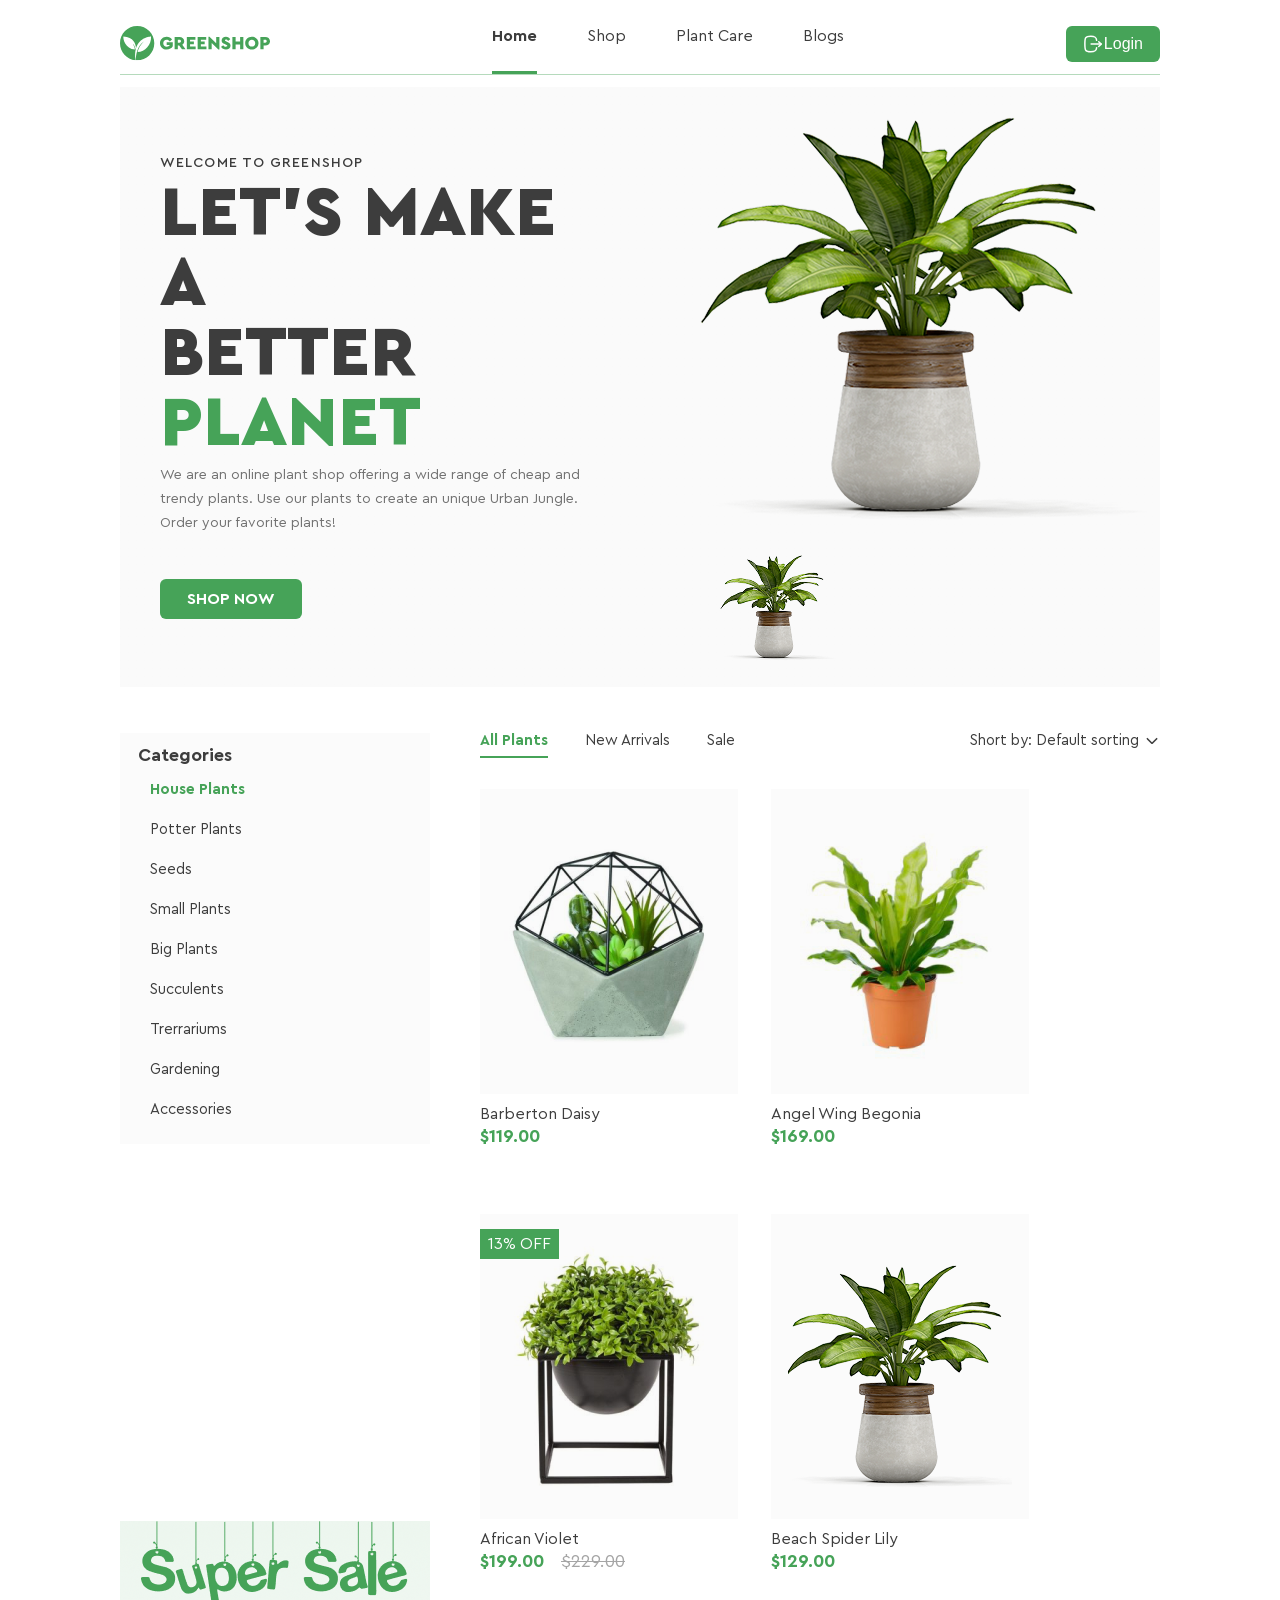
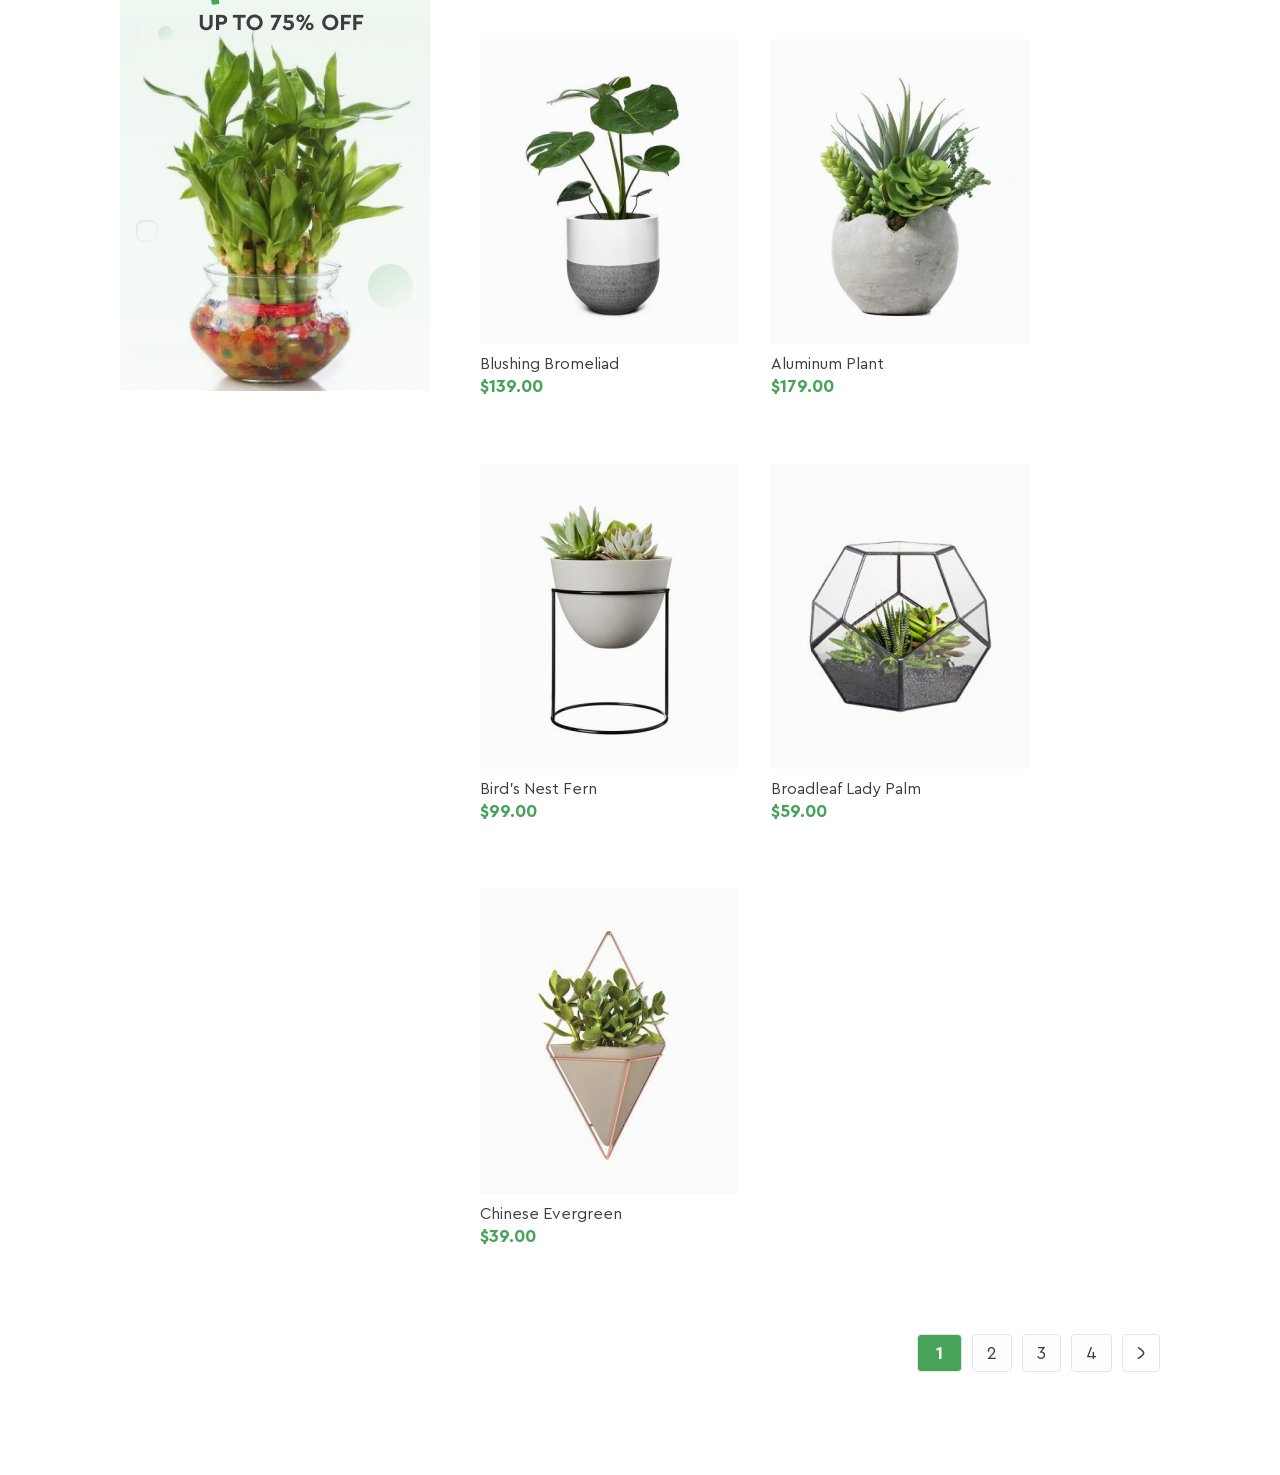
==== commit 511624dd: "hw9 fixed" ====
--- a/index.html
+++ b/index.html
@@ -272,18 +272,17 @@
                         </div>
                     
                 </div>
+                <div class="numbers">
+                    <button class="numbers-button numbers-button-active">1</button>
+                    <button class="numbers-button">2</button>
+                    <button class="numbers-button">3</button>
+                    <button class="numbers-button">4</button>
+                    <div class="numbers-button-img">
+                        <img src="./Pictures/Arrow - Right 2.png" alt="" class="button-img">
+                    </div>
+                </div> 
             </div>
         </div> 
-        <div class="numbers">
-            <button class="numbers-button numbers-button-active">1</button>
-            <button class="numbers-button">2</button>
-            <button class="numbers-button">3</button>
-            <button class="numbers-button">4</button>
-            <div class="numbers-button-img">
-                <img src="./Pictures/Arrow - Right 2.png" alt="" class="button-img">
-            </div>
-        </div> 
-
     </div>    
 </body>
 </html>
--- a/Styles/index-styles.css
+++ b/Styles/index-styles.css
@@ -18,17 +18,9 @@
     src: url('../Fonts/CeraPro-Black.ttf');
 }
 
-.left-right-merger {
-    display: flex;
-    gap: 50px;
-    margin-top: 46px;
-}
-
 .container {
-    padding: 26px 0 13px;
-    max-width: 1200px;
+    padding: 26px 120px 13px;
     margin: 0 auto;
-    width: 100%;
 }
 
 .header {
@@ -157,15 +149,21 @@
     max-width: 135px;
 }
 /* _______________________________________________________ */
+.left-right-merger {
+    display: flex;
+    gap: 50px;
+    margin-top: 46px;
+}
+
 .left {
+    display: flex;
+    flex-direction: column;
+}
+
+.left-list {
     background: #FBFBFB;
-    display: flex;
-    flex-direction: column;
-    justify-content: space-between;
-}
-
-.left-list {
     padding: 14px 18px 14px;
+    margin-bottom: 377px;
 }
 
 .left-list-h3 {
@@ -399,7 +397,6 @@
     display: flex;
     gap: 10px;
     justify-content: end;
-    max-width: 1200px;
     margin: 90px auto;
 }
 .numbers-button {
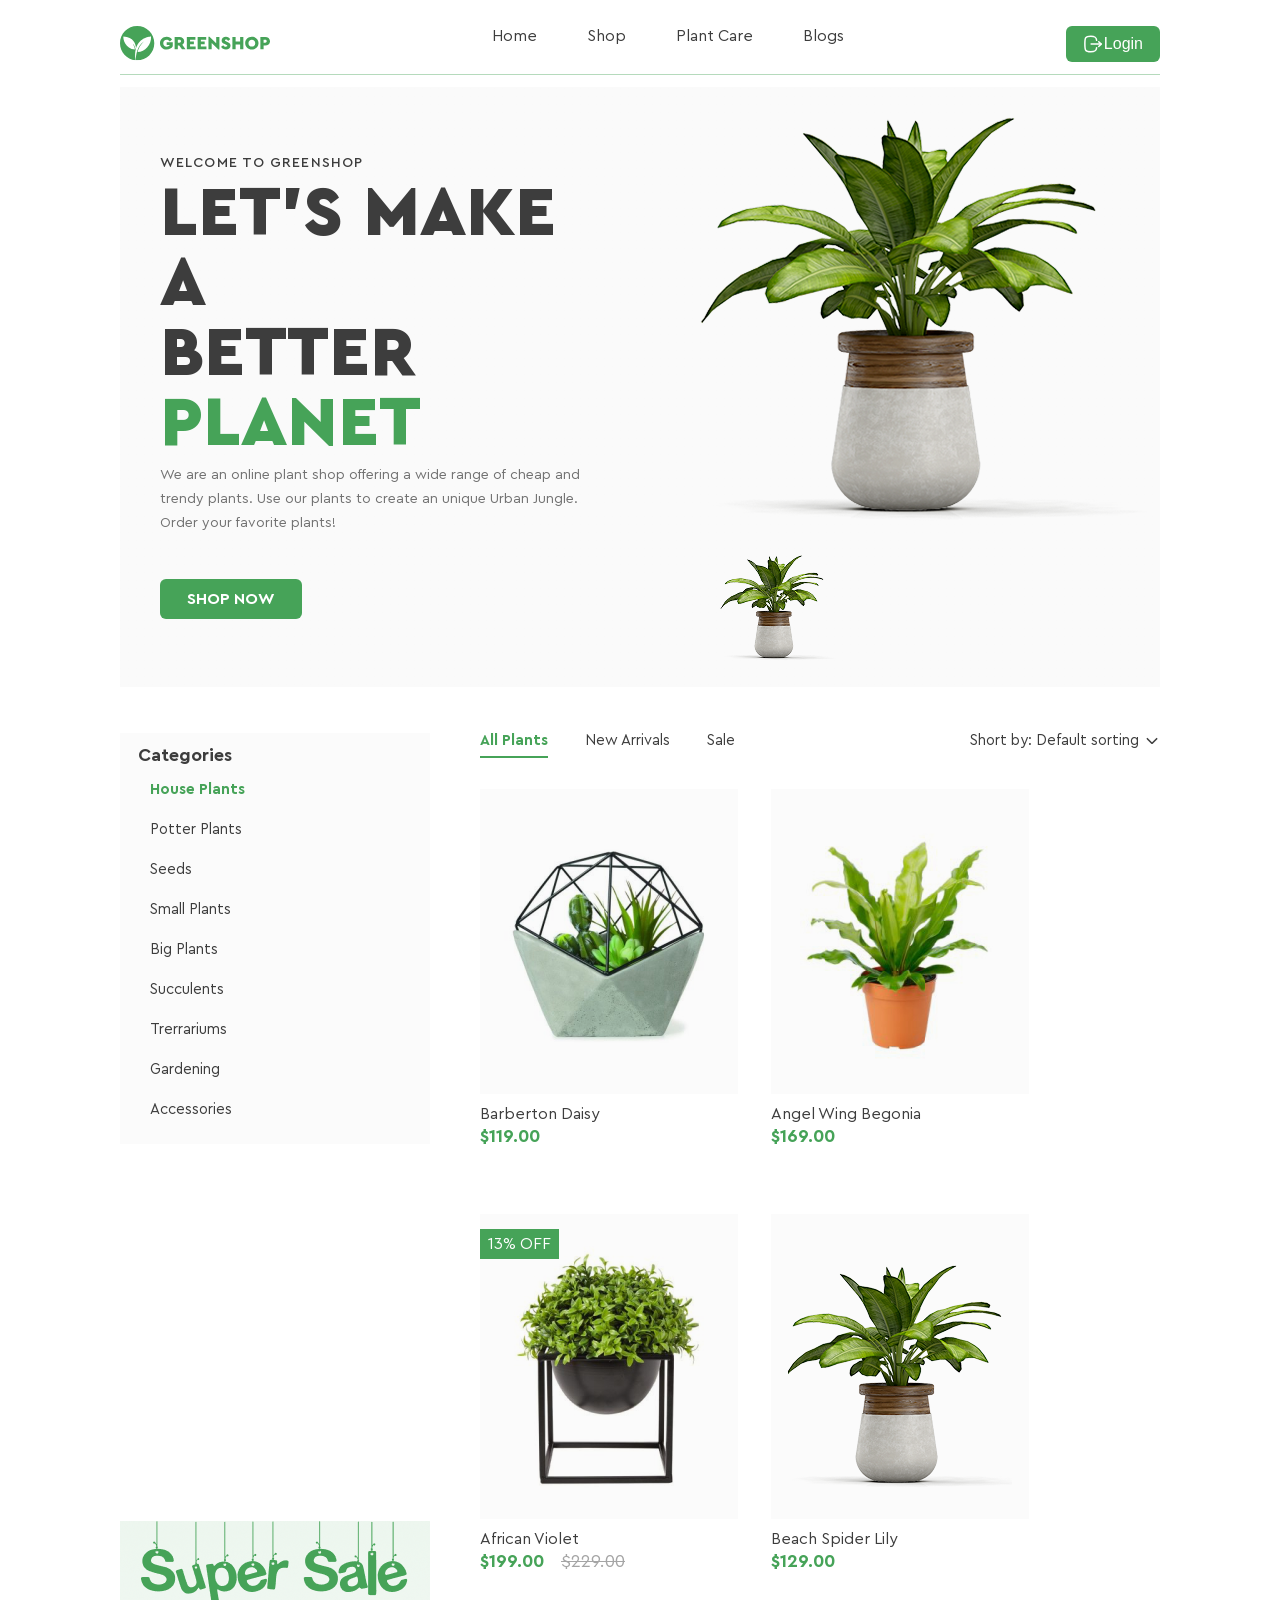
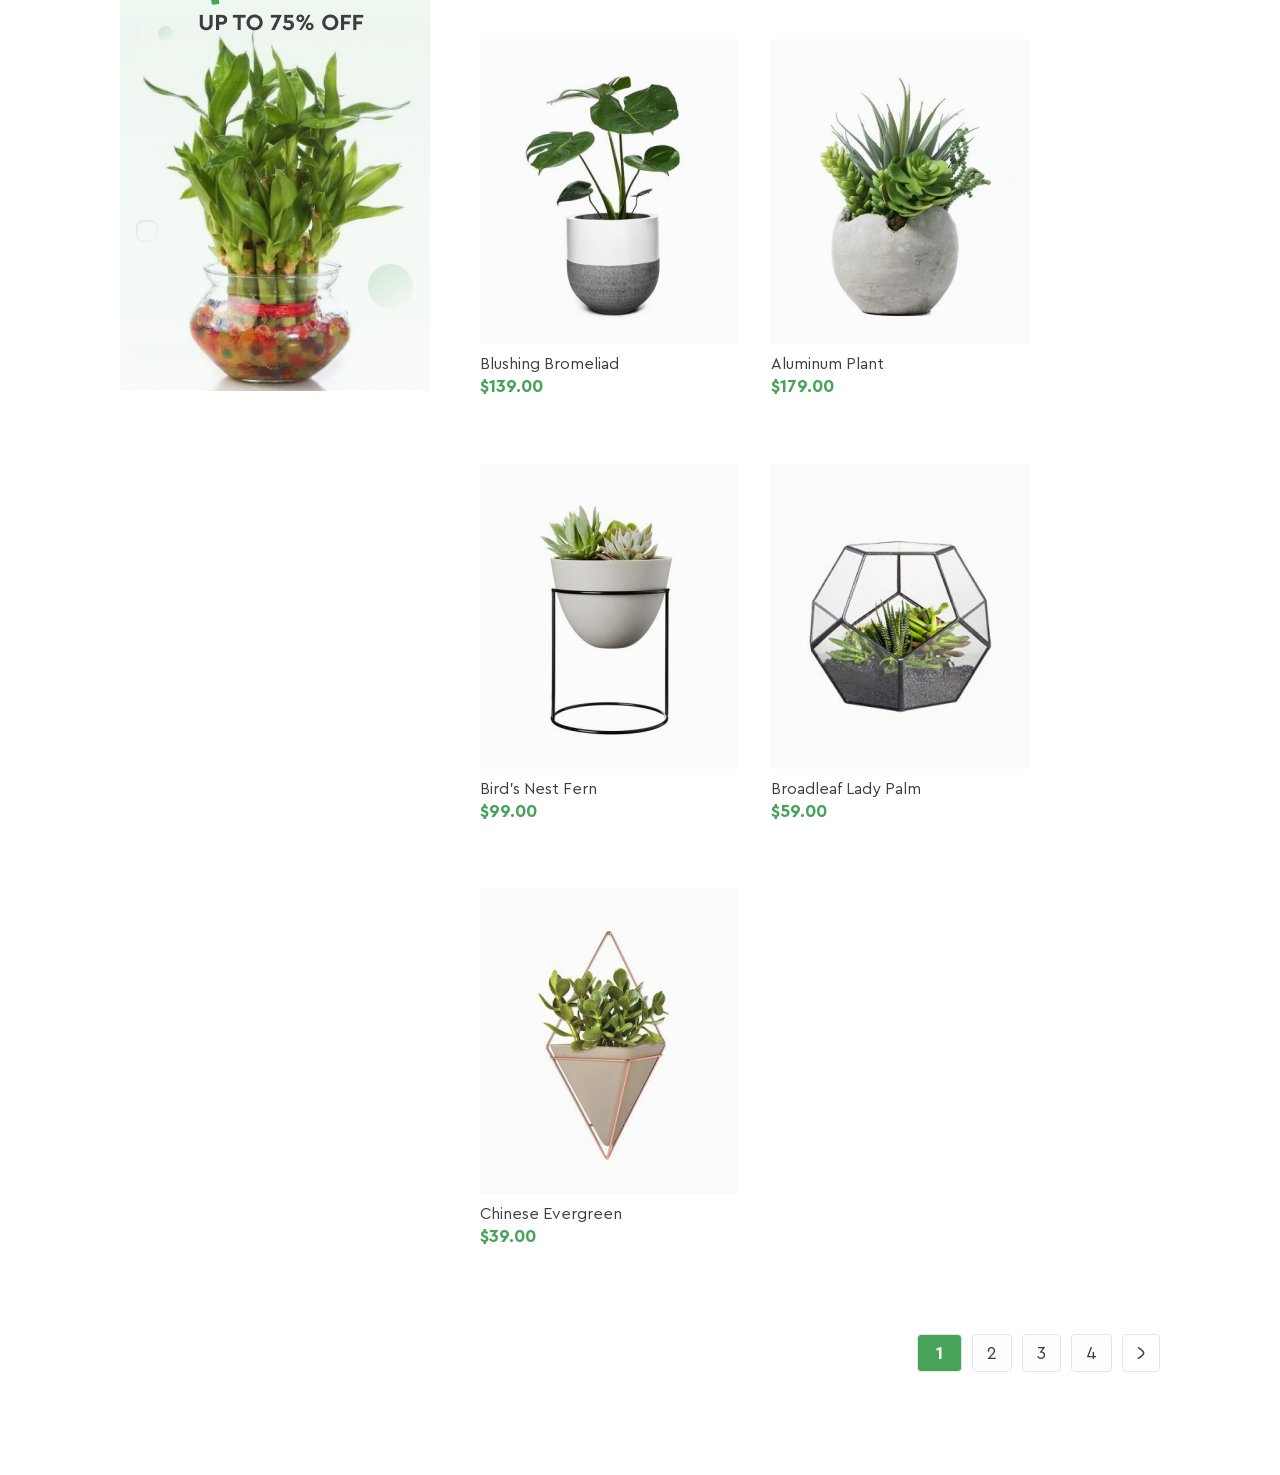
==== commit 516d3436: "hw10 added" ====
--- a/index.html
+++ b/index.html
@@ -3,6 +3,9 @@
 <head>
     <meta charset="UTF-8">
     <meta name="viewport" content="width=device-width, initial-scale=1.0">
+    <link rel="preconnect" href="https://fonts.googleapis.com">
+    <link rel="preconnect" href="https://fonts.gstatic.com" crossorigin>
+    <link href="https://fonts.googleapis.com/css2?family=Encode+Sans+Expanded:wght@100;200;300;400;500;600;700;800;900&display=swap" rel="stylesheet">
     <link rel="stylesheet" href="./Styles/reset.css">
     <link rel="stylesheet" href="./Styles/index-styles.css">
     <link rel="stylesheet" href="./Styles/fonts.css">
@@ -32,10 +35,31 @@
             </svg>
             
             <ul class="header-links">
-                <li class="header-link active">Home</li>
-                <li class="header-link">Shop</li>
-                <li class="header-link">Plant Care</li>
-                <li class="header-link">Blogs</li>
+                <li class="header-link link-home"><a href="">Home</a></li>
+                <li class="header-link link-shop"><a href="">Shop</a></li>
+                <li class="header-link link-care">
+                    <a href="">Plant Care</a>
+                    <ul class="sublist">
+                        <li class="sublistitem"><a href="">Drainage</a></li>
+                        <li class="sublistitem"><a href="">Fungicides</a></li>
+                        <li class="sublistitem"><a href="">Fertilizer</a></li>
+                        <li class="sublistitem has-nested">
+                            <a href="">Priming</a>
+                            <svg xmlns="http://www.w3.org/2000/svg" width="6" height="10" viewBox="0 0 6 10" fill="none">
+                                <path d="M5.82452 9.0542C6.05778 9.2699 6.0586 9.62039 5.82633 9.83703C5.61519 10.034 5.28411 10.0525 5.0504 9.89217L4.98343 9.83871L0.17548 5.39263C-0.0372109 5.19594 -0.0565596 4.88735 0.117444 4.67031L0.175446 4.60814L4.98339 0.16132C5.21664 -0.0544048 5.59402 -0.0536792 5.8263 0.162941C6.03746 0.359869 6.05601 0.667429 5.8824 0.883799L5.82455 0.945772L1.44095 5.00059L5.82452 9.0542Z" fill="white"/>
+                            </svg>
+                            <ul class="nested-list">
+                                <li class="nested-item"><a href="">Universal</a></li>
+                                <li class="nested-item"><a href="">For Ficus</a></li>
+                                <li class="nested-item"><a href="">For Cacti</a></li>
+                                <li class="nested-item"><a href="">For Citrus</a></li>
+                                <li class="nested-item"><a href="">For those in bloom</a></li>
+                                <li class="nested-item"><a href="">For Orchids</a></li>
+                            </ul>
+                        </li>
+                    </ul>
+                </li>
+                <li class="header-link link-blogs"><a href="">Blogs</a></li>
             </ul>
 
             <button class="svg-2">
--- a/Styles/index-styles.css
+++ b/Styles/index-styles.css
@@ -27,7 +27,7 @@
     display: flex;
     justify-content: space-between;
     align-items: start;
-    border-bottom: 0.5px solid rgba(70, 163, 88, 40%);
+    border-bottom: 1px solid rgba(70, 163, 88, 40%);
 }
 
 .header-links {
@@ -36,25 +36,175 @@
 }
 
 .header-link {
+    position: relative;
+}
+
+.header-link > a {
+    position: relative;
     color: #3D3D3D;
     font-family: "CeraPro Regular";
     font-size: 16px;
     font-style: normal;
     font-weight: 400;
     line-height: normal;
-
     padding-bottom: 25px;
-}
-
-.active {
+    border-bottom: 3px solid transparent;
+    display: block;
+    text-decoration: none;
+}
+
+.header-link:hover > a {
     color: #3D3D3D;
     font-family: "CeraPro Bold";
     font-size: 16px;
     font-style: normal;
     font-weight: 700;
     line-height: normal;
-
-    border-bottom: 3px solid #46A358;
+    border-bottom-color: #46A358;
+}
+
+.link-home:hover > a {
+    letter-spacing: -0.08px;
+}
+.link-shop:hover > a {
+    letter-spacing: -0.06px;
+}
+.link-care:hover > a {
+    letter-spacing: -0.26px;
+}
+.link-blogs:hover > a {
+    letter-spacing: -0.06px;
+}
+
+.sublist {
+    position: absolute;
+    top: 100%;
+    z-index: 2;
+    margin-top: 14px;
+    
+    display: none; 
+    flex-direction: column;
+    width: 188px;
+    
+    left: 50%;
+    transform: translateX(-50%);
+    align-items: stretch; 
+    
+    padding: 0;
+    margin-left: 0;
+    list-style: none;
+}
+
+.link-care:hover .sublist {
+    display: flex;
+}
+
+.sublist::before {
+    content: "";
+    position: absolute;
+    left: 0;
+    width: 100%;
+    top: -14px; 
+    height: 14px;
+    background: transparent;
+}
+
+.sublistitem {
+    display: flex;
+    align-items: center;
+    justify-content: space-between;
+    background: #EDF6EE;
+    position: static;
+}
+
+.sublistitem > a {
+    box-sizing: border-box;
+    display: block;
+    color: #3D3D3D;
+    font-family: "Encode Sans Expanded";
+    font-size: 16px;
+    font-style: normal;
+    font-weight: 400;
+    line-height: normal;
+    width: 100%;
+    padding: 8px 14px;
+    text-decoration: none;
+}
+
+.sublistitem > svg {
+    margin-right: 14px;
+    flex-shrink: 0;
+}
+.sublistitem > svg path {
+    fill: #3D3D3D;
+}
+
+.sublistitem:hover {
+    background: #1A712A;
+}
+.sublistitem:hover > a {
+    color: #FFF;
+    font-weight: 700;
+    letter-spacing: -0.35px;
+}
+.sublistitem:hover > svg path {
+    fill: #FFF;
+}
+
+.nested-list {
+    position: absolute;
+    top: 0;
+    left: calc(100% + 2px);
+    z-index: 3;
+    
+    display: none; 
+    flex-direction: column;
+    width: 188px;
+    align-items: stretch;
+
+    list-style: none;
+}
+
+.nested-list::before {
+    content: "";
+    position: absolute;
+    top: 0;
+    left: -2px; 
+    width: 2px;
+    height: 100%; 
+    background: transparent;
+}
+
+.sublistitem:last-child:hover .nested-list {
+    display: flex;
+}
+
+.nested-item {
+    display: block;
+    background: #EDF6EE;
+}
+
+.nested-item > a {
+    box-sizing: border-box;
+    display: block;
+    color: #3D3D3D;
+    font-family: "Encode Sans Expanded";
+    font-size: 16px;
+    font-style: normal;
+    font-weight: 400;
+    line-height: normal;
+    width: 100%;
+    padding: 8px 14px;
+    text-decoration: none;
+}
+
+.nested-item:hover {
+    background: #1A712A;
+}
+.nested-item:hover > a {
+    color: #FFF;
+    font-weight: 700;
+    letter-spacing: -0.35px;
 }
 
 .svg-2 {
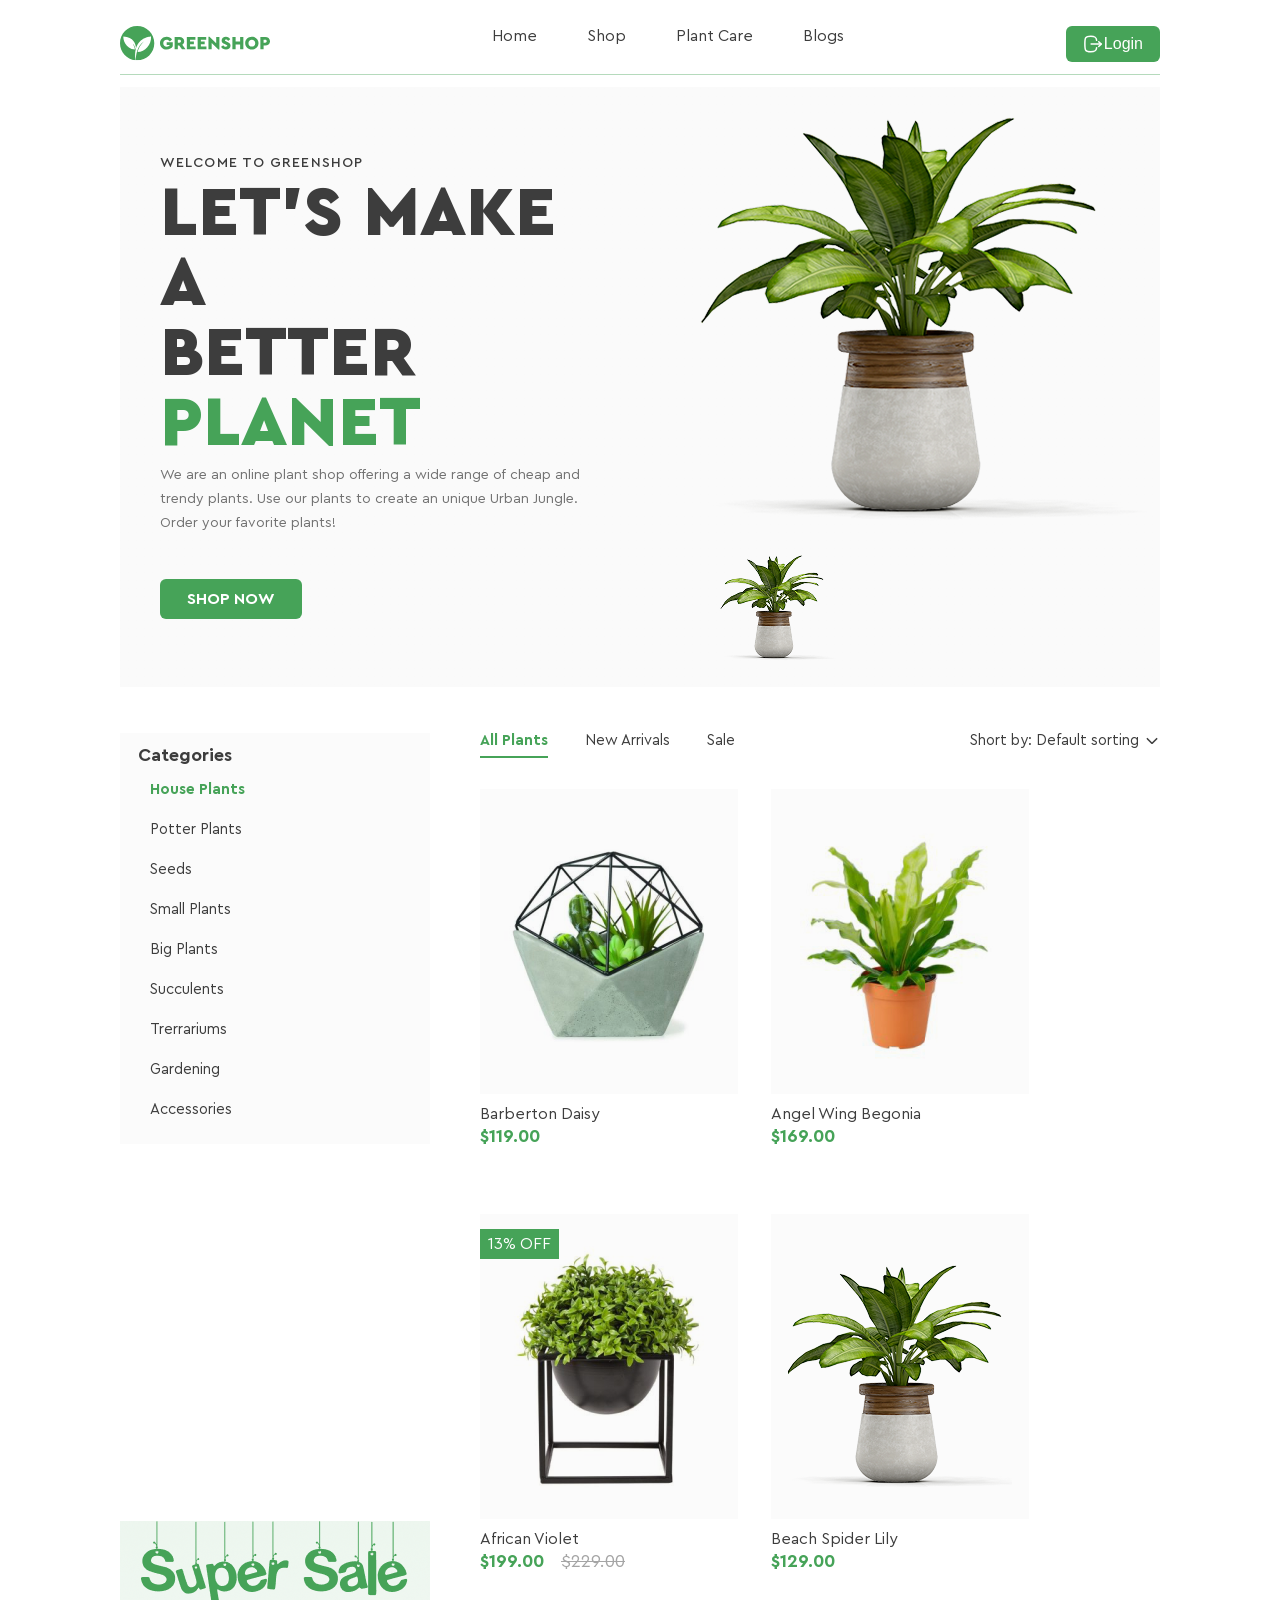
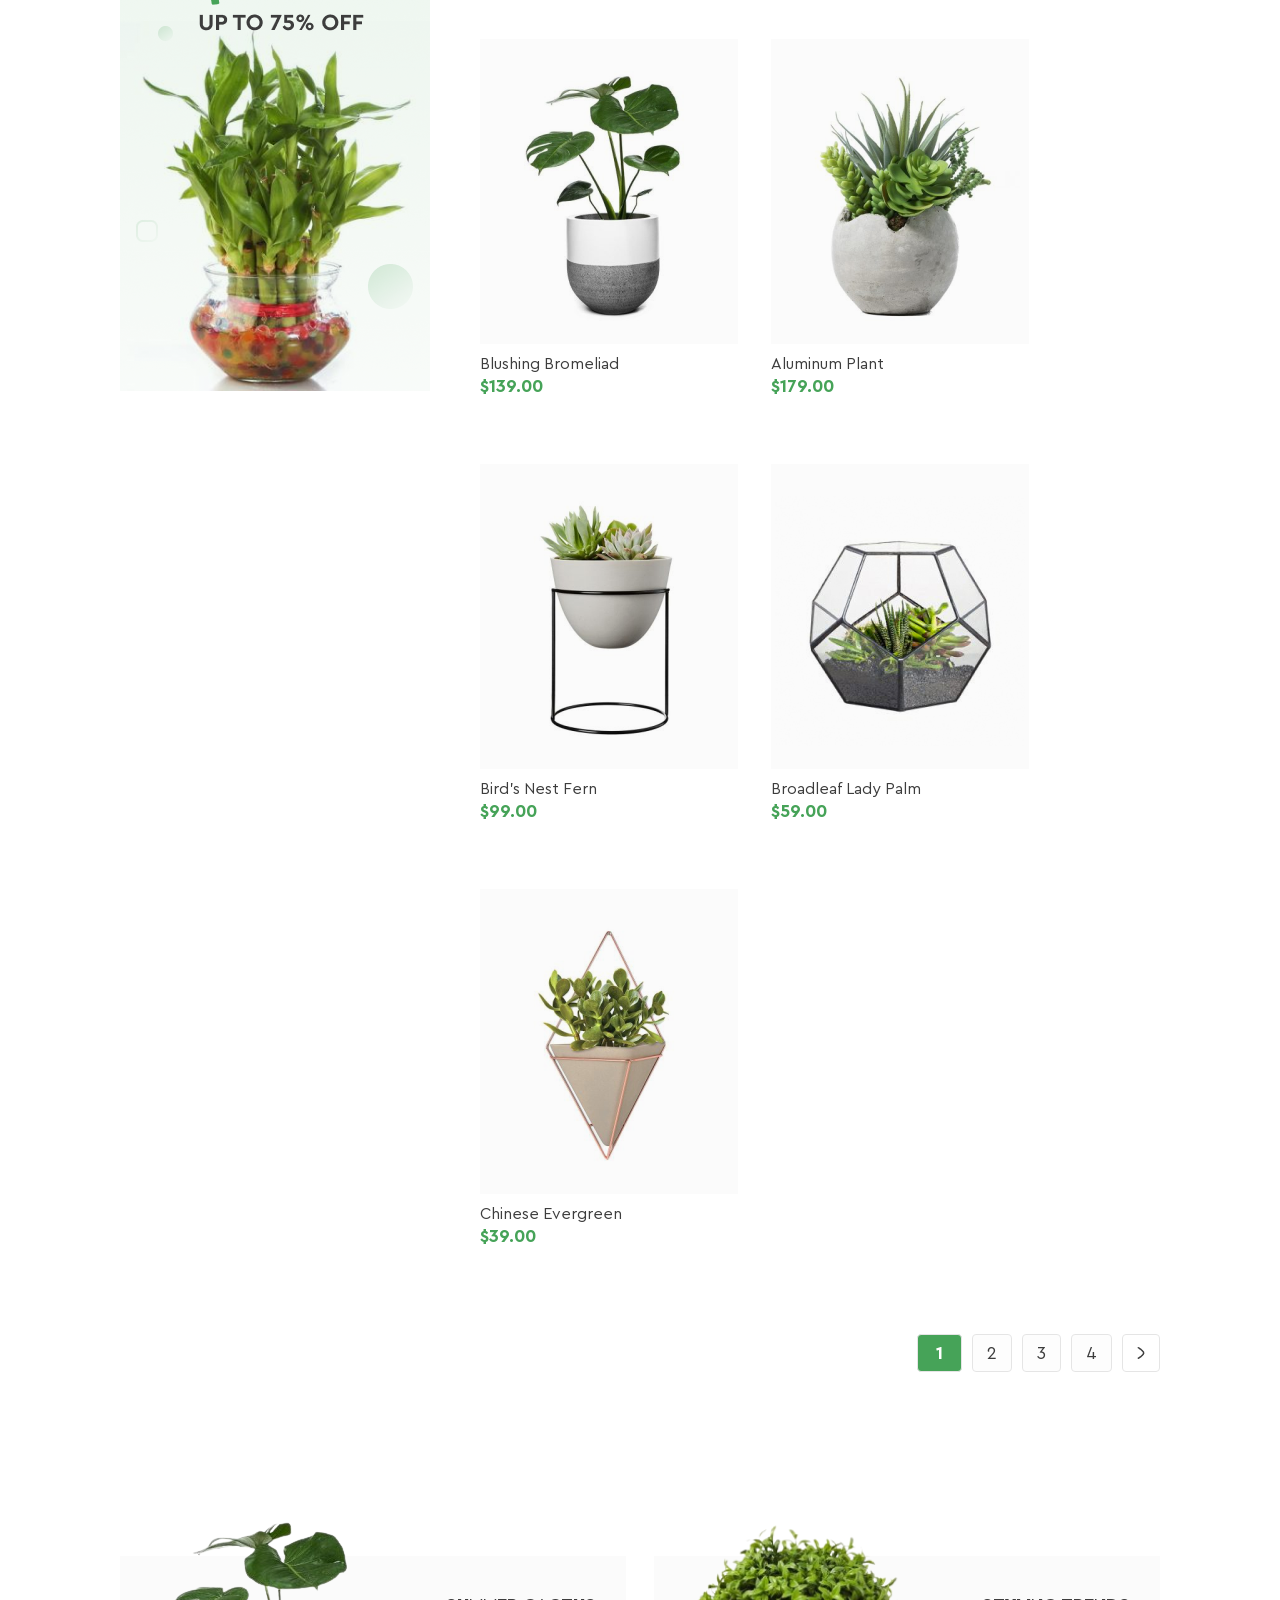
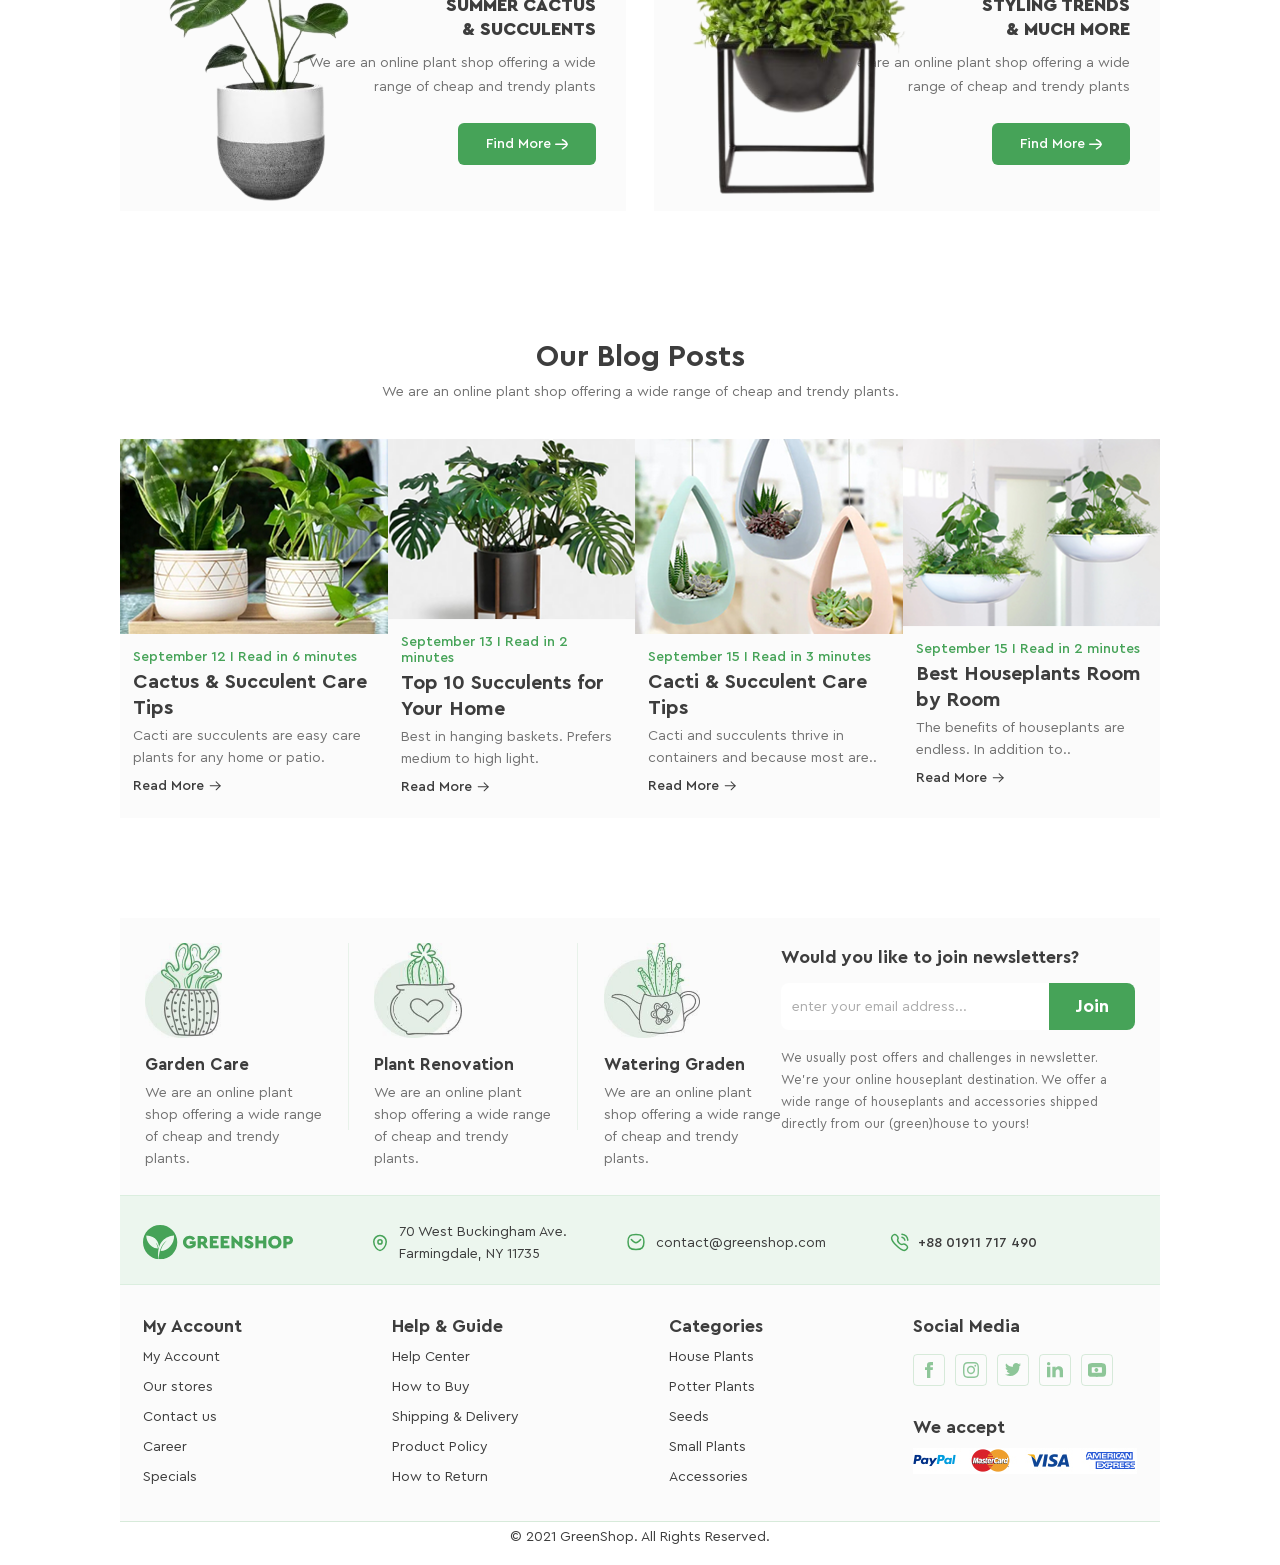
==== commit 506777f9: "hw11 added" ====
--- a/index.html
+++ b/index.html
@@ -307,6 +307,229 @@
                 </div> 
             </div>
         </div> 
+        <div class="plant-banners">
+            <div class="plant-banner">
+                <div class="banner-img-div"><img class="banner-img" src="./Pictures/image_14-removebg-preview.png" alt=""></div>
+                <div class="plant-banner-content">
+                    <h2 class="content-h2">Summer cactus & succulents</h2>
+                    <p class="content-p">We are an online plant shop offering a wide range of cheap and trendy plants</p>
+                    <a href="#" class="content-button-btn">
+                        Find More
+                        <svg xmlns="http://www.w3.org/2000/svg" width="13" height="11" viewBox="0 0 13 11" fill="none">
+                            <path d="M12 5.26843L0.75 5.26843" stroke="white" stroke-width="1.5" stroke-linecap="round" stroke-linejoin="round"/>
+                            <path d="M7.4624 0.750115C7.4624 0.750115 11.9999 3.19587 11.9999 5.26737C11.9999 7.34037 7.4624 9.78687 7.4624 9.78687" stroke="white" stroke-width="1.5" stroke-linecap="round" stroke-linejoin="round"/>
+                        </svg>
+                    </a>
+                </div>
+            </div>
+            <div class="plant-banner">
+                <div class="banner-img-div"><img class="banner-img" src="./Pictures/image_15-removebg-preview.png" alt=""></div>
+                <div class="plant-banner-content">
+                    <h2 class="content-h2">Styling Trends & much more</h2>
+                    <p class="content-p">We are an online plant shop offering a wide range of cheap and trendy plants</p>
+                    <a href="#" class="content-button-btn">
+                        Find More
+                        <svg xmlns="http://www.w3.org/2000/svg" width="13" height="11" viewBox="0 0 13 11" fill="none">
+                            <path d="M12 5.26843L0.75 5.26843" stroke="white" stroke-width="1.5" stroke-linecap="round" stroke-linejoin="round"/>
+                            <path d="M7.4624 0.750115C7.4624 0.750115 11.9999 3.19587 11.9999 5.26737C11.9999 7.34037 7.4624 9.78687 7.4624 9.78687" stroke="white" stroke-width="1.5" stroke-linecap="round" stroke-linejoin="round"/>
+                        </svg>
+                    </a>
+                </div>
+            </div>
+        </div>
+        <div class="our-blog-posts">
+            <h2 class="blog-posts-h2">Our Blog Posts</h2>
+            <p class="blog-posts-p">We are an online plant shop offering a wide range of cheap and trendy plants. </p>
+            <div class="blog-posts-offers">
+                <div class="post-offer">
+                    <img class="post-offer-img" src="./Pictures/01.png" alt="">
+                    <div class="post-offer-content">
+                        <div class="h4-post-offer-date">September 12  I Read in 6 minutes</div>
+                        <h3 class="post-offer-h3">Cactus & Succulent Care Tips</h3>
+                        <div class="post-offer-p">Cacti are succulents are easy care plants for any home or patio. </div>
+                        <a href="" class="post-offer-a">
+                            Read More 
+                            <svg class="post-offer-a-svg" xmlns="http://www.w3.org/2000/svg" width="16" height="16" viewBox="0 0 16 16" fill="none">
+                                <path d="M2.6665 7.81714C2.6665 7.56401 2.85461 7.35481 3.09866 7.3217L3.1665 7.31714L13.1665 7.31714C13.4426 7.31714 13.6665 7.541 13.6665 7.81714C13.6665 8.07027 13.4784 8.27947 13.2344 8.31257L13.1665 8.31714H3.1665C2.89036 8.31714 2.6665 8.09328 2.6665 7.81714Z"/>
+                                <path d="M8.78051 4.15514C8.58483 3.9603 8.58415 3.64372 8.77899 3.44804C8.95612 3.27015 9.23386 3.25341 9.42991 3.39822L9.48609 3.44652L13.5194 7.46252C13.6978 7.64017 13.7141 7.91892 13.5681 8.11496L13.5195 8.17111L9.48612 12.1878C9.29046 12.3826 8.97387 12.382 8.77902 12.1863C8.60187 12.0084 8.58631 11.7306 8.73195 11.5352L8.78048 11.4792L12.4578 7.81663L8.78051 4.15514Z"/>
+                            </svg>
+                        </a>
+                    </div>
+                </div>
+                <div class="post-offer">
+                    <img class="post-offer-img" src="./Pictures/02.png" alt="">
+                    <div class="post-offer-content">
+                        <div class="h4-post-offer-date">September 13  I Read in 2 minutes</div>
+                        <h3 class="post-offer-h3">Top 10 Succulents for Your Home</h3>
+                        <div class="post-offer-p">Best in hanging baskets. Prefers medium to high light.</div>
+                        <a href="" class="post-offer-a">
+                            Read More 
+                            <svg class="post-offer-a-svg" xmlns="http://www.w3.org/2000/svg" width="16" height="16" viewBox="0 0 16 16" fill="none">
+                                <path d="M2.6665 7.81714C2.6665 7.56401 2.85461 7.35481 3.09866 7.3217L3.1665 7.31714L13.1665 7.31714C13.4426 7.31714 13.6665 7.541 13.6665 7.81714C13.6665 8.07027 13.4784 8.27947 13.2344 8.31257L13.1665 8.31714H3.1665C2.89036 8.31714 2.6665 8.09328 2.6665 7.81714Z"/>
+                                <path d="M8.78051 4.15514C8.58483 3.9603 8.58415 3.64372 8.77899 3.44804C8.95612 3.27015 9.23386 3.25341 9.42991 3.39822L9.48609 3.44652L13.5194 7.46252C13.6978 7.64017 13.7141 7.91892 13.5681 8.11496L13.5195 8.17111L9.48612 12.1878C9.29046 12.3826 8.97387 12.382 8.77902 12.1863C8.60187 12.0084 8.58631 11.7306 8.73195 11.5352L8.78048 11.4792L12.4578 7.81663L8.78051 4.15514Z"/>
+                            </svg>
+                        </a>
+                    </div>
+                </div><div class="post-offer">
+                    <img class="post-offer-img" src="./Pictures/03.png" alt="">
+                    <div class="post-offer-content">
+                        <div class="h4-post-offer-date">September 15  I Read in 3 minutes</div>
+                        <h3 class="post-offer-h3">Cacti & Succulent Care Tips</h3>
+                        <div class="post-offer-p">Cacti and succulents thrive in containers and because most are..</div>
+                        <a href="" class="post-offer-a post-offer-active">
+                            Read More 
+                            <svg class="post-offer-a-svg" xmlns="http://www.w3.org/2000/svg" width="16" height="16" viewBox="0 0 16 16" fill="none">
+                                <path d="M2.6665 7.81714C2.6665 7.56401 2.85461 7.35481 3.09866 7.3217L3.1665 7.31714L13.1665 7.31714C13.4426 7.31714 13.6665 7.541 13.6665 7.81714C13.6665 8.07027 13.4784 8.27947 13.2344 8.31257L13.1665 8.31714H3.1665C2.89036 8.31714 2.6665 8.09328 2.6665 7.81714Z"/>
+                                <path d="M8.78051 4.15514C8.58483 3.9603 8.58415 3.64372 8.77899 3.44804C8.95612 3.27015 9.23386 3.25341 9.42991 3.39822L9.48609 3.44652L13.5194 7.46252C13.6978 7.64017 13.7141 7.91892 13.5681 8.11496L13.5195 8.17111L9.48612 12.1878C9.29046 12.3826 8.97387 12.382 8.77902 12.1863C8.60187 12.0084 8.58631 11.7306 8.73195 11.5352L8.78048 11.4792L12.4578 7.81663L8.78051 4.15514Z"/>
+                            </svg>
+                        </a>
+                    </div>
+                </div><div class="post-offer">
+                    <img class="post-offer-img" src="./Pictures/04.png" alt="">
+                    <div class="post-offer-content">
+                        <div class="h4-post-offer-date">September 15  I Read in 2 minutes</div>
+                        <h3 class="post-offer-h3">Best Houseplants Room by Room</h3>
+                        <div class="post-offer-p">The benefits of houseplants are endless. In addition to..</div>
+                        <a href="" class="post-offer-a">
+                            Read More 
+                            <svg class="post-offer-a-svg" xmlns="http://www.w3.org/2000/svg" width="16" height="16" viewBox="0 0 16 16" fill="none">
+                                <path d="M2.6665 7.81714C2.6665 7.56401 2.85461 7.35481 3.09866 7.3217L3.1665 7.31714L13.1665 7.31714C13.4426 7.31714 13.6665 7.541 13.6665 7.81714C13.6665 8.07027 13.4784 8.27947 13.2344 8.31257L13.1665 8.31714H3.1665C2.89036 8.31714 2.6665 8.09328 2.6665 7.81714Z"/>
+                                <path d="M8.78051 4.15514C8.58483 3.9603 8.58415 3.64372 8.77899 3.44804C8.95612 3.27015 9.23386 3.25341 9.42991 3.39822L9.48609 3.44652L13.5194 7.46252C13.6978 7.64017 13.7141 7.91892 13.5681 8.11496L13.5195 8.17111L9.48612 12.1878C9.29046 12.3826 8.97387 12.382 8.77902 12.1863C8.60187 12.0084 8.58631 11.7306 8.73195 11.5352L8.78048 11.4792L12.4578 7.81663L8.78051 4.15514Z"/>
+                            </svg>
+                        </a>
+                    </div>
+                </div>
+            </div>
+        </div>
+        <footer class="footer">
+            <div class="footer-part-top">
+                <div class="footer-top-categories">
+                    <div class="top-category">
+                        <img src="./Pictures/svgshka1.jpg" alt="" class="top-category-img">
+                        <h3 class="top-category-h3">Garden Care</h3>
+                        <p class="top-category-p">We are an online plant shop offering a wide range of cheap and trendy plants.</p>
+                    </div>
+                    <div class="top-category-rectangle"></div>
+                    <div class="top-category">
+                        <img src="./Pictures/svgshka2.jpg" alt="" class="top-category-img">
+                        <h3 class="top-category-h3">Plant Renovation</h3>
+                        <p class="top-category-p">We are an online plant shop offering a wide range of cheap and trendy plants.</p>
+                    </div>
+                    <div class="top-category-rectangle"></div>
+                    <div class="top-category">
+                        <img src="./Pictures/svghska3.jpg" alt="" class="top-category-img">
+                        <h3 class="top-category-h3">Watering Graden</h3>
+                        <p class="top-category-p">We are an online plant shop offering a wide range of cheap and trendy plants.</p>
+                    </div>
+                </div>
+                <div class="footer-top-newsletters">
+                    <h2 class="top-newsletters-h2">Would you like to join newsletters?</h2>
+                    <div class="top-newsletters-input-allpart">
+                        <input type="text" class="top-newsletters-input" placeholder="enter your email address...">
+                        <button class="top-newsletters-input-button">Join</button>
+                    </div>
+                    <p class="top-newsletters-p">We usually post offers and challenges in newsletter. We’re your online houseplant destination. We offer a wide range of houseplants and accessories shipped directly from our (green)house to yours! </p>
+                </div>
+            </div>
+            <div class="footer-part-mid">
+                <svg xmlns="http://www.w3.org/2000/svg" width="150" height="35" viewBox="0 0 150 35" fill="none">
+                    <g clip-path="url(#clip0_1_797)">
+                        <path d="M17.15 0C7.67748 0 0 7.67746 0 17.15C0 26.0201 6.73548 33.3175 15.3711 34.207C14.8496 29.9134 15.0436 26.4001 15.7067 23.5135C15.3347 21.7225 14.4898 19.0703 12.5734 17.1864C12.5734 17.1864 13.8348 19.0784 14.5181 21.6214C14.5181 21.6255 14.5221 21.6295 14.5221 21.6335C14.5949 21.9044 14.6596 22.1793 14.7162 22.4623C14.7283 22.527 14.7404 22.5917 14.7526 22.6604C14.8051 22.9515 14.8536 23.2426 14.886 23.5418C5.19513 22.3532 3.12921 13.6569 3.35561 10.3781C13.665 10.9482 15.7754 17.8292 16.0827 22.0985C19.4585 11.0412 30.1843 10.4024 31.0697 10.3781C31.4538 18.8763 25.1509 25.5026 17.6149 26.0807C17.6635 25.8503 17.7201 25.6198 17.7767 25.3934C17.7928 25.3247 17.813 25.26 17.8333 25.1913C17.8777 25.0296 17.9222 24.8679 17.9748 24.7061C17.995 24.6374 18.0192 24.5646 18.0394 24.4959C18.096 24.318 18.1567 24.1442 18.2173 23.9663C18.2335 23.9259 18.2456 23.8854 18.2618 23.845C18.3386 23.6348 18.4195 23.4326 18.5003 23.2305C18.5084 23.2143 18.5125 23.1941 18.5205 23.1779C18.5205 23.1779 18.5205 23.1779 18.5246 23.1779C20.4571 18.5043 24.0229 15.4439 24.0229 15.4439C17.0247 19.4868 15.8441 29.9983 15.6582 34.2231C16.1514 34.2676 16.6446 34.2999 17.15 34.2999C26.6225 34.2999 34.3 26.6225 34.3 17.15C34.3 7.67746 26.6225 0 17.15 0Z" fill="#46A358"/>
+                        <path d="M46.7038 10.7454C48.9719 10.7454 50.8235 11.7197 52.0243 13.4986L49.7764 15.4109C48.9719 14.287 47.9975 13.7048 46.6472 13.7048C44.5691 13.7048 43.2754 15.0713 43.2754 17.1534C43.2754 19.2719 44.6419 20.695 46.8372 20.695C48.0177 20.695 48.9557 20.2826 49.5541 19.5912V19.0091H46.6674V16.2356H52.7763V20.133C52.1941 21.1639 51.3693 21.9887 50.302 22.6234C49.2347 23.242 48.0339 23.5614 46.7038 23.5614C42.9924 23.618 39.9238 20.7313 39.9764 17.1534C39.9198 13.5956 42.9924 10.6888 46.7038 10.7454Z" fill="#46A358"/>
+                        <path d="M61.9577 23.3316L59.1681 19.4908H57.8379V23.3316H54.6157V10.9684H59.4672C62.2204 10.9684 64.246 12.6543 64.246 15.2215C64.246 16.7376 63.5142 17.995 62.2973 18.7429L65.5559 23.3316H61.9577ZM57.8339 16.681H59.4834C60.3809 16.681 60.9631 16.0988 60.9631 15.2215C60.9631 14.3442 60.3809 13.7782 59.4834 13.7782H57.8339V16.681Z" fill="#46A358"/>
+                        <path d="M66.8335 10.9684H75.4126V13.8712H70.0557V15.5773H73.8763V18.2739H70.0557V20.4288H75.639V23.3316H66.8335V10.9684Z" fill="#46A358"/>
+                        <path d="M77.644 10.9684H86.223V13.8712H80.8662V15.5773H84.6867V18.2739H80.8662V20.4288H86.4494V23.3316H77.644V10.9684Z" fill="#46A358"/>
+                        <path d="M99.4194 10.9683V23.5579H98.3884L91.6812 17.057V23.3315H88.459V10.7419H89.4899L96.1971 17.1499V10.9683H99.4194Z" fill="#46A358"/>
+                        <path d="M103.264 19.135C103.996 20.1094 104.764 20.7279 106.017 20.7279C106.862 20.7279 107.291 20.4288 107.291 19.8264C107.291 19.2846 107.008 19.1148 106.034 18.6822L104.76 18.1203C102.718 17.2187 101.631 16.0584 101.631 14.3927C101.631 12.2014 103.43 10.7379 105.957 10.7379C107.998 10.7379 109.442 11.7123 110.19 13.2283L108.035 14.8778C107.436 13.9803 106.875 13.5679 105.993 13.5679C105.318 13.5679 104.889 13.8307 104.889 14.3563C104.889 14.8051 105.152 15.0517 105.957 15.367L107.38 15.9654C109.535 16.867 110.545 17.9505 110.545 19.6929C110.545 22.0904 108.577 23.5539 106.009 23.5539C103.782 23.5539 101.983 22.4866 101.081 20.7805L103.264 19.135Z" fill="#46A358"/>
+                        <path d="M112.393 10.9684H115.615V15.4843H120.131V10.9684H123.353V23.3316H120.131V18.3871H115.615V23.3316H112.393V10.9684Z" fill="#46A358"/>
+                        <path d="M131.843 10.7419C135.442 10.6651 138.607 13.6084 138.53 17.1499C138.603 20.7279 135.442 23.6145 131.843 23.5579C128.229 23.6145 125.116 20.7279 125.193 17.1499C125.116 13.6084 128.229 10.6692 131.843 10.7419ZM131.86 13.7014C129.874 13.7014 128.488 15.1083 128.488 17.1499C128.488 18.1809 128.807 19.0218 129.426 19.6606C130.044 20.2791 130.869 20.5985 131.86 20.5985C133.772 20.5985 135.231 19.2118 135.231 17.1499C135.235 15.1083 133.772 13.7014 131.86 13.7014Z" fill="#46A358"/>
+                        <path d="M140.374 10.9684H145.225C147.979 10.9684 150.004 12.6543 150.004 15.2215C150.004 17.7524 147.926 19.4908 145.225 19.4908H143.596V23.3316H140.374V10.9684ZM145.242 16.681C146.139 16.681 146.721 16.0988 146.721 15.2215C146.721 14.3442 146.139 13.7782 145.242 13.7782H143.592V16.681H145.242Z" fill="#46A358"/>
+                    </g>
+                    <defs>
+                        <clipPath id="clip0_1_797">
+                            <rect width="150" height="34.2999" fill="white"/>
+                        </clipPath>
+                    </defs>
+                </svg>
+                <div class="footer-part-mid-location">
+                    <svg xmlns="http://www.w3.org/2000/svg" width="20" height="20" viewBox="0 0 20 20" fill="none">
+                        <path fill-rule="evenodd" clip-rule="evenodd" d="M12.092 8.92543C12.092 7.77437 11.1593 6.84167 10.0082 6.84167C8.85799 6.84167 7.92529 7.77437 7.92529 8.92543C7.92529 10.0756 8.85799 11.0083 10.0082 11.0083C11.1593 11.0083 12.092 10.0756 12.092 8.92543Z" stroke="#46A358" stroke-width="1.5" stroke-linecap="round" stroke-linejoin="round"/>
+                        <path fill-rule="evenodd" clip-rule="evenodd" d="M9.99959 17.5C7.58457 17.5 3.75 13.2989 3.75 8.8322C3.75 5.33539 6.54758 2.5 9.99959 2.5C13.4516 2.5 16.25 5.33539 16.25 8.8322C16.25 13.2989 12.4154 17.5 9.99959 17.5Z" stroke="#46A358" stroke-width="1.5" stroke-linecap="round" stroke-linejoin="round"/>
+                    </svg>
+                    <p class="mid-location-p">70 West Buckingham Ave. Farmingdale, NY 11735</p>
+                </div>
+                <div class="footer-part-mid-contact">
+                    <svg xmlns="http://www.w3.org/2000/svg" width="20" height="20" viewBox="0 0 20 20" fill="none">
+                        <path d="M14.621 7.51587C14.621 7.51587 11.946 10.7264 9.98943 10.7264C8.03371 10.7264 5.32861 7.51587 5.32861 7.51587" stroke="#46A358" stroke-width="1.5" stroke-linecap="round" stroke-linejoin="round"/>
+                        <path fill-rule="evenodd" clip-rule="evenodd" d="M2.04346 9.97397C2.04346 4.27556 4.02758 2.37665 9.97996 2.37665C15.9323 2.37665 17.9165 4.27556 17.9165 9.97397C17.9165 15.6716 15.9323 17.5713 9.97996 17.5713C4.02758 17.5713 2.04346 15.6716 2.04346 9.97397Z" stroke="#46A358" stroke-width="1.5" stroke-linecap="round" stroke-linejoin="round"/>
+                    </svg>
+                    <p class="mid-contact-p">contact@greenshop.com</p>
+                </div>
+                <div class="footer-part-mid-phone">
+                    <svg xmlns="http://www.w3.org/2000/svg" width="20" height="20" viewBox="0 0 20 20" fill="none">
+                        <path d="M11.9604 2.29175C15.0446 2.63425 17.4813 5.06758 17.8279 8.15175" stroke="#46A358" stroke-width="1.5" stroke-linecap="round" stroke-linejoin="round"/>
+                        <path d="M11.9604 5.24426C13.4363 5.53093 14.5896 6.6851 14.8771 8.16093" stroke="#46A358" stroke-width="1.5" stroke-linecap="round" stroke-linejoin="round"/>
+                        <path fill-rule="evenodd" clip-rule="evenodd" d="M6.41715 13.5825C0.668834 7.83352 1.48623 5.20096 2.0922 4.35263C2.17005 4.21552 4.08881 1.34323 6.14557 3.02839C11.2508 7.23288 4.78767 6.63843 9.07458 10.9261C13.3624 15.2128 12.767 8.74996 16.9717 13.8541C18.6569 15.9117 15.7845 17.8303 15.6483 17.9073C14.7999 18.5141 12.1664 19.3315 6.41715 13.5825Z" stroke="#46A358" stroke-width="1.5" stroke-linecap="round" stroke-linejoin="round"/>
+                    </svg>
+                    <p class="mid-phone-p">+88 01911 717 490</p>
+                </div>
+            </div>
+            <div class="footer-parts-bottom">
+                <div class="footer-part-bottom">
+                    <h3 class="footer-part-bottom-h3">My Account</h3>
+                    <ul class="footer-part-bottom-ul">
+                        <li class="bottom-ul-li">My Account</li>
+                        <li class="bottom-ul-li">Our stores</li>
+                        <li class="bottom-ul-li">Contact us</li>
+                        <li class="bottom-ul-li">Career</li>
+                        <li class="bottom-ul-li">Specials</li>
+                    </ul>
+                </div>
+                <div class="footer-part-bottom">
+                    <h3 class="footer-part-bottom-h3">Help & Guide</h3>
+                    <ul class="footer-part-bottom-ul">
+                        <li class="bottom-ul-li">Help Center</li>
+                        <li class="bottom-ul-li">How to Buy</li>
+                        <li class="bottom-ul-li">Shipping & Delivery</li>
+                        <li class="bottom-ul-li">Product Policy</li>
+                        <li class="bottom-ul-li">How to Return</li>
+                    </ul>
+                </div>
+                <div class="footer-part-bottom">
+                    <h3 class="footer-part-bottom-h3">Categories</h3>
+                    <ul class="footer-part-bottom-ul">
+                        <li class="bottom-ul-li">House Plants</li>
+                        <li class="bottom-ul-li">Potter Plants</li>
+                        <li class="bottom-ul-li">Seeds</li>
+                        <li class="bottom-ul-li">Small Plants</li>
+                        <li class="bottom-ul-li">Accessories</li>
+                    </ul>
+                </div>
+                <div class="footer-part-bottom-media">
+                    <h3 class="bottom-media-h3">Social Media</h3>
+                    <div class="bottom-media-icons">
+                        <svg class="bottom-media-icon1" xmlns="http://www.w3.org/2000/svg" width="8" height="16" viewBox="0 0 8 16" fill="none">
+                            <path d="M2 5.33333H0V8H2V16H5.33333V8H7.73333L8 5.33333H5.33333V4.2C5.33333 3.6 5.46667 3.33333 6.06667 3.33333H8V0H5.46667C3.06667 0 2 1.06667 2 3.06667V5.33333Z" fill="#46A358" fill-opacity="0.6"/>
+                        </svg>
+                        <svg class="bottom-media-icon" xmlns="http://www.w3.org/2000/svg" width="16" height="16" viewBox="0 0 16 16" fill="none">
+                            <path d="M8 1.46667C10.1333 1.46667 10.4 1.46667 11.2667 1.53333C13.4667 1.6 14.4667 2.66667 14.5333 4.8C14.6 5.66667 14.6 5.86667 14.6 8C14.6 10.1333 14.6 10.4 14.5333 11.2C14.4667 13.3333 13.4 14.4 11.2667 14.4667C10.4 14.5333 10.2 14.5333 8 14.5333C5.86667 14.5333 5.6 14.5333 4.8 14.4667C2.6 14.4 1.6 13.3333 1.53333 11.2C1.46667 10.3333 1.46667 10.1333 1.46667 8C1.46667 5.86667 1.46667 5.6 1.53333 4.8C1.6 2.66667 2.66667 1.6 4.8 1.53333C5.6 1.46667 5.86667 1.46667 8 1.46667ZM8 0C5.8 0 5.53333 0 4.73333 0.0666667C1.8 0.2 0.2 1.8 0.0666667 4.73333C0 5.53333 0 5.8 0 8C0 10.2 0 10.4667 0.0666667 11.2667C0.2 14.2 1.8 15.8 4.73333 15.9333C5.53333 16 5.8 16 8 16C10.2 16 10.4667 16 11.2667 15.9333C14.2 15.8 15.8 14.2 15.9333 11.2667C16 10.4667 16 10.2 16 8C16 5.8 16 5.53333 15.9333 4.73333C15.8 1.8 14.2 0.2 11.2667 0.0666667C10.4667 0 10.2 0 8 0ZM8 3.86667C5.73333 3.86667 3.86667 5.73333 3.86667 8C3.86667 10.2667 5.73333 12.1333 8 12.1333C10.2667 12.1333 12.1333 10.2667 12.1333 8C12.1333 5.73333 10.2667 3.86667 8 3.86667ZM8 10.6667C6.53333 10.6667 5.33333 9.46667 5.33333 8C5.33333 6.53333 6.53333 5.33333 8 5.33333C9.46667 5.33333 10.6667 6.53333 10.6667 8C10.6667 9.46667 9.46667 10.6667 8 10.6667ZM12.2667 2.8C11.7333 2.8 11.3333 3.2 11.3333 3.73333C11.3333 4.26667 11.7333 4.66667 12.2667 4.66667C12.8 4.66667 13.2 4.26667 13.2 3.73333C13.2 3.2 12.8 2.8 12.2667 2.8Z" fill="#46A358" fill-opacity="0.6"/>
+                        </svg>
+                        <svg class="bottom-media-icon2" xmlns="http://www.w3.org/2000/svg" width="16" height="13" viewBox="0 0 16 13" fill="none">
+                            <path d="M5.03186 13.0036C11.0699 13.0036 14.3718 8.00118 14.3718 3.66357C14.3718 3.52144 14.3689 3.38005 14.3624 3.2392C15.0033 2.77588 15.5605 2.19756 16 1.53953C15.4118 1.80085 14.7789 1.97682 14.1149 2.05616C14.7926 1.64981 15.313 1.0067 15.5585 0.24021C14.9241 0.616357 14.2217 0.889688 13.4742 1.03709C12.8749 0.399076 12.0218 0 11.0779 0C9.26483 0 7.79464 1.4702 7.79464 3.28233C7.79464 3.54001 7.82357 3.79041 7.87962 4.0308C5.1516 3.89377 2.73239 2.58735 1.11352 0.601253C0.831273 1.08622 0.668767 1.64999 0.668767 2.25106C0.668767 3.38988 1.24837 4.3953 2.12968 4.98363C1.59121 4.96707 1.08531 4.81894 0.642926 4.57291C0.642198 4.58656 0.642198 4.60039 0.642198 4.61476C0.642198 6.2047 1.77392 7.53204 3.27578 7.83285C3.00008 7.90801 2.71001 7.94841 2.41047 7.94841C2.19901 7.94841 1.99338 7.9273 1.79339 7.88927C2.21121 9.19332 3.42318 10.1425 4.86007 10.1693C3.73636 11.0499 2.32094 11.5745 0.783049 11.5745C0.518272 11.5745 0.256952 11.5594 0 11.529C1.45273 12.46 3.17769 13.0036 5.03186 13.0036Z" fill="#46A358" fill-opacity="0.6"/>
+                        </svg>
+                        <svg class="bottom-media-icon" xmlns="http://www.w3.org/2000/svg" width="16" height="16" viewBox="0 0 16 16" fill="none">
+                            <path d="M3.33333 1.66667C3.33333 2.6 2.6 3.33333 1.66667 3.33333C0.733333 3.33333 0 2.6 0 1.66667C0 0.733333 0.733333 0 1.66667 0C2.6 0 3.33333 0.733333 3.33333 1.66667ZM3.33333 4.66667H0V15.3333H3.33333V4.66667ZM8.66667 4.66667H5.33333V15.3333H8.66667V9.73333C8.66667 6.6 12.6667 6.33333 12.6667 9.73333V15.3333H16V8.6C16 3.33333 10.0667 3.53333 8.66667 6.13333V4.66667Z" fill="#46A358" fill-opacity="0.6"/>
+                        </svg>
+                        <svg class="bottom-media-icon3" xmlns="http://www.w3.org/2000/svg" width="19" height="14" viewBox="0 0 19 14" fill="none">
+                            <path fill-rule="evenodd" clip-rule="evenodd" d="M15.1653 4.42995L15.168 4.43062C15.168 4.43062 15.1676 4.4305 15.1667 4.4303C15.1663 4.4302 15.1658 4.43008 15.1653 4.42995ZM4.32444 4.35686C6.91762 4.19575 11.7483 4.19575 14.3415 4.35686L14.3422 4.3644C14.4047 4.99716 14.4299 5.84143 14.4299 7.01915C14.4299 8.18238 14.4053 9.02689 14.3441 9.66498C11.6962 9.77026 6.97129 9.77027 4.32282 9.66502C4.261 9.03324 4.23602 8.19137 4.23602 7.01915C4.23602 5.84143 4.26123 4.99716 4.32369 4.3644L4.32444 4.35686ZM15.2422 9.61106C15.2422 9.61109 15.2405 9.61148 15.237 9.61215L15.2422 9.61106ZM3.49794 9.60768L3.50063 9.60836C3.49881 9.60793 3.49792 9.60769 3.49794 9.60768ZM0 7.01915C0 11.8412 0.388873 13.63 3.42208 13.8633C6.22196 14.0189 12.4439 14.0189 15.2438 13.8633C18.277 13.7078 18.6659 11.8412 18.6659 7.01915C18.6659 2.19713 18.277 0.408316 15.2438 0.174993C12.4439 -0.0583309 6.22196 -0.0583309 3.42208 0.174993C0.388873 0.408316 0 2.19713 0 7.01915ZM3.49794 4.43062C3.49792 4.43061 3.49884 4.43037 3.50073 4.42992L3.49794 4.43062ZM9.78228 8.73886C8.50388 9.37806 6.99973 8.44845 6.99973 7.01915C6.99973 5.58986 8.50388 4.66025 9.78228 5.29945C11.1994 6.008 11.1994 8.0303 9.78228 8.73886Z" fill="#46A358" fill-opacity="0.6"/>
+                        </svg>
+                    </div>
+                    <h3 class="botom-media-h3">We accept</h3>
+                        <img class="bottom-media-banner" src="./Pictures/image 16.png" alt="">
+                </div>
+            </div>    
+            <p class="footer-p">© 2021 GreenShop. All Rights Reserved.</p>
+        </footer>
     </div>    
 </body>
 </html>
--- a/Styles/index-styles.css
+++ b/Styles/index-styles.css
@@ -583,4 +583,427 @@
 }
 .button-img {
     max-width: 18px;
+}
+
+.plant-banners {
+    display: flex;
+    justify-content: space-between;
+    gap: 28px;
+    margin-top: 94px;
+}
+
+.plant-banner {
+    display: flex;
+    width: 50%;
+    position: relative;
+    max-height: 302px;
+}
+
+.banner-img-div {
+    position: absolute;
+    left: 0px;   
+    top: -40px;
+    z-index: 2;   
+}
+
+.banner-img {
+    display: block;
+    object-fit: contain;  
+    width: 292px;
+}
+
+.plant-banner-content {
+    display: flex;
+    flex-direction: column;
+    align-items: flex-end; 
+    text-align: right;     
+    width: 100%;
+    padding: 37px 30px 46px;
+    background-color: #FBFBFB;
+    box-sizing: border-box; 
+}
+
+.content-h2 {
+    color: #3D3D3D;
+    text-align: right;
+    font-family: "CeraPro Black";
+    font-size: 18px;
+    font-style: normal;
+    font-weight: 900;
+    line-height: 24px; /* 133.333% */
+    text-transform: uppercase;
+    margin-bottom: 10px;
+    max-width: 150px;
+    width: 100%;
+}
+
+.content-p {
+    color: #727272;
+    text-align: right;
+    font-family: "CeraPro Regular";
+    font-size: 14px;
+    font-style: normal;
+    font-weight: 400;
+    line-height: 24px; /* 171.429% */
+    margin-bottom: 24px;
+    max-width: 290px;
+    width: 100%;    
+}
+
+.content-button-btn {
+    display: inline-flex;
+    gap: 4px;
+    align-items: center;
+    padding: 11px 28px;
+    border-radius: 6px;
+    background: #46A358;
+    color: #FFF;
+    font-family: "CeraPro Medium";
+    font-size: 14px;
+    font-style: normal;
+    font-weight: 500;
+    line-height: 20px; /* 142.857% */
+}
+
+.our-blog-posts {
+    margin-top: 138px;
+}
+
+.blog-posts-h2 {
+    color: #3D3D3D;
+    text-align: center;
+    font-family: "CeraPro Bold";
+    font-size: 30px;
+    font-style: normal;
+    font-weight: 700;
+    line-height: 16px; /* 53.333% */
+    margin-bottom: 15px;
+}
+
+.blog-posts-p {
+    color: #727272;
+    text-align: center;
+    font-family: "CeraPro Regular";
+    font-size: 14px;
+    font-style: normal;
+    font-weight: 400;
+    line-height: 24px; /* 171.429% */
+    margin-bottom: 35px;
+}
+
+.blog-posts-offers {
+    display: flex;
+    justify-content: space-between;
+    margin-bottom: 100px;
+}
+.post-offer {
+    max-width: 268px;
+    background: #FBFBFB;
+}
+.post-offer-img {
+    width: 100%;
+}
+.post-offer-content {
+    padding: 10px 13px;
+}
+.h4-post-offer-date {
+    color: #46A358;
+    font-family: "CeraPro Medium";
+    font-size: 14px;
+    font-style: normal;
+    font-weight: 500;
+    line-height: 16px; /* 114.286% */
+    margin-bottom: 4px;
+}
+.post-offer-h3 {
+    color: #3D3D3D;
+    font-family: "CeraPro Bold";
+    font-size: 20px;
+    font-style: normal;
+    font-weight: 700;
+    line-height: 26px; /* 130% */
+    margin-bottom: 4px;
+}
+.post-offer-p {
+    color: #727272;
+    font-family: "CeraPro Regular";
+    font-size: 14px;
+    font-style: normal;
+    font-weight: 400;
+    line-height: 22px; /* 157.143% */
+    margin-bottom: 9px;
+}
+.post-offer-a {
+    color: #3D3D3D;
+    font-family: "CeraPro Medium";
+    font-size: 14px;
+    font-style: normal;
+    font-weight: 500;
+    line-height: 16px; /* 114.286% */
+    display: flex;
+    align-items: center;
+    gap: 3px;
+    margin-bottom: 13px;
+}
+
+.post-offer-a-svg{
+    fill: #3D3D3D;
+}
+.post-offer-a:hover{
+    color: #46A358;
+    fill: #46A358;
+}
+
+.post-offer-a:hover .post-offer-a-svg{
+    fill: #46A358;
+}
+
+.footer {
+}
+.footer-part-top {
+    display: flex;
+    padding: 25px;
+    justify-content: space-between;
+    background: #FBFBFB;
+}
+.footer-top-categories {
+    display: flex;
+    gap: 2vw;
+    justify-content: space-between;
+}
+.top-category {
+    max-width: 204px;
+}
+.top-category-img {
+    margin-bottom: 15px;
+    max-height: 95px;
+    mix-blend-mode: multiply;
+}
+.top-category-h3 {
+    color: #3D3D3D;
+    font-family: "CeraPro Bold";
+    font-size: 17px;
+    font-style: normal;
+    font-weight: 700;
+    line-height: 16px; /* 94.118% */
+    margin-bottom: 9px;
+}
+.top-category-p {
+    color: #727272;
+    font-family: "CeraPro Regular";
+    font-size: 14px;
+    font-style: normal;
+    font-weight: 400;
+    line-height: 22px; /* 157.143% */
+}
+.top-category-rectangle {
+    width: 1px;
+    height: 187px;
+    background-color: rgba(70, 163, 88, 0.10);
+    flex-shrink: 0;
+    display: inline-block;
+}
+.footer-top-newsletters {
+    max-width: 354px;
+}
+.top-newsletters-h2 {
+    color: #3D3D3D;
+    font-family: "CeraPro Bold";
+    font-size: 18px;
+    font-style: normal;
+    font-weight: 700;
+    line-height: 16px; /* 88.889% */
+    margin-top: 6px;
+}
+.top-newsletters-input-allpart {
+    display: flex;
+    align-items: center;
+    width: 100%;
+    background: #FFF;
+    border-radius: 8px;
+    overflow: hidden;
+    box-sizing: border-box;
+    margin-top: 18px;
+}
+
+.top-newsletters-input {
+    flex: 1;
+    border: none;
+    outline: none;
+    padding: 12px 12px 12px 11px;
+    background: transparent;
+    width: 100%;
+    box-sizing: border-box;
+}
+
+.top-newsletters-input::placeholder {
+    color: #ACACAC;
+    font-family: "CeraPro Regular";
+    font-size: 14px;
+    font-style: normal;
+    font-weight: 400;
+    line-height: 16px; /* 114.286% */
+}
+
+
+.top-newsletters-input-button {
+    background: #46A358;
+    color: #FFF;
+    border: none;
+    padding: 12px 26px;
+    font-family: "CeraPro Bold", sans-serif;
+    font-size: 18px;
+    font-weight: 700;
+    cursor: pointer;
+}
+.top-newsletters-p {
+    color: #727272;
+    font-family: "CeraPro Regular";
+    font-size: 13px;
+    font-style: normal;
+    font-weight: 400;
+    line-height: 22px; /* 169.231% */
+    margin-top: 17px;
+}
+.footer-part-mid {
+    display: flex;
+    padding: 25px 23px 19px;
+    background: rgba(70, 163, 88, 0.10);
+    align-items: center;
+    border-top: 1px rgba(70, 163, 88, 0.10) solid;
+    border-bottom: 1px rgba(70, 163, 88, 0.10) solid;
+}
+.footer-part-mid-location {
+    display: flex;
+    gap: 9px;
+    align-items: center;
+    margin-left: 6vw;
+}
+.mid-location-p {
+    color: #3D3D3D;
+    font-family: "CeraPro Regular";
+    font-size: 14px;
+    font-style: normal;
+    font-weight: 400;
+    line-height: 22px; /* 157.143% */
+    max-width: 176px;
+}
+.footer-part-mid-contact {
+    display: flex;
+    gap: 10px;
+    margin-left: 4vw;
+}
+.mid-contact-p {
+    color: #3D3D3D;
+    font-family: "CeraPro Regular";
+    font-size: 14px;
+    font-style: normal;
+    font-weight: 400;
+    line-height: 22px; /* 157.143% */
+}
+.footer-part-mid-phone {
+    display: flex;
+    gap: 8px;
+    margin-left: 5vw;
+}
+.mid-phone-p {
+    color: #3D3D3D;
+    font-family: "CeraPro Medium";
+    font-size: 14px;
+    font-style: normal;
+    font-weight: 400;
+    line-height: 22px; /* 157.143% */
+}
+.footer-parts-bottom {
+    display: flex;
+    padding: 33px 23px 29px;
+    justify-content: space-between;
+    border-bottom: 1px rgba(70, 163, 88, 0.20) solid;
+    background: #FBFBFB;
+}
+.footer-part-bottom {
+}
+.footer-part-bottom-h3 {
+    color: #3D3D3D;
+    font-family: "CeraPro Bold";
+    font-size: 18px;
+    font-style: normal;
+    font-weight: 700;
+    line-height: 16px; /* 88.889% */
+    margin-bottom: 8px;
+}
+.footer-part-bottom-ul {
+}
+.bottom-ul-li {
+    color: #3D3D3D;
+    font-family: "CeraPro Regular";
+    font-size: 14px;
+    font-style: normal;
+    font-weight: 400;
+    line-height: 30px; /* 214.286% */
+}
+.footer-part-bottom-media {
+}
+.bottom-media-h3 {
+    color: #3D3D3D;
+    font-family: "CeraPro Bold";
+    font-size: 18px;
+    font-style: normal;
+    font-weight: 700;
+    line-height: 16px; /* 88.889% */
+}
+.bottom-media-icons {
+    margin-top: 20px;
+    display: flex;
+    gap: 10px;
+}
+
+.bottom-media-icon1 {
+    padding: 7px 11px;
+    border-radius: 4px;
+    border: 1px solid rgba(70, 163, 88, 0.20);
+    box-sizing: content-box;
+}
+
+.bottom-media-icon {
+    padding: 7px;
+    border-radius: 4px;
+    border: 1px solid rgba(70, 163, 88, 0.20);
+    box-sizing: content-box;
+}
+
+.bottom-media-icon2 {
+    padding: 8px 7px 9px;
+    border-radius: 4px;
+    border: 1px solid rgba(70, 163, 88, 0.20);
+    box-sizing: content-box;
+}
+
+.bottom-media-icon3 {
+    padding: 8px 5.5px;
+    border-radius: 4px;
+    border: 1px solid rgba(70, 163, 88, 0.20);
+    box-sizing: content-box;
+}
+
+.botom-media-h3 {
+    color: #3D3D3D;
+    font-family: "CeraPro Bold";
+    font-size: 18px;
+    font-style: normal;
+    font-weight: 700;
+    line-height: 16px; /* 88.889% */
+    margin-top: 33px;
+}
+.bottom-media-banner{
+    margin-top: 13px;
+}
+.footer-p {
+    color: #3D3D3D;
+    font-family: "CeraPro Regular";
+    font-size: 14px;
+    font-style: normal;
+    font-weight: 400;
+    line-height: 30px; /* 214.286% */
+    text-align: center;
 }
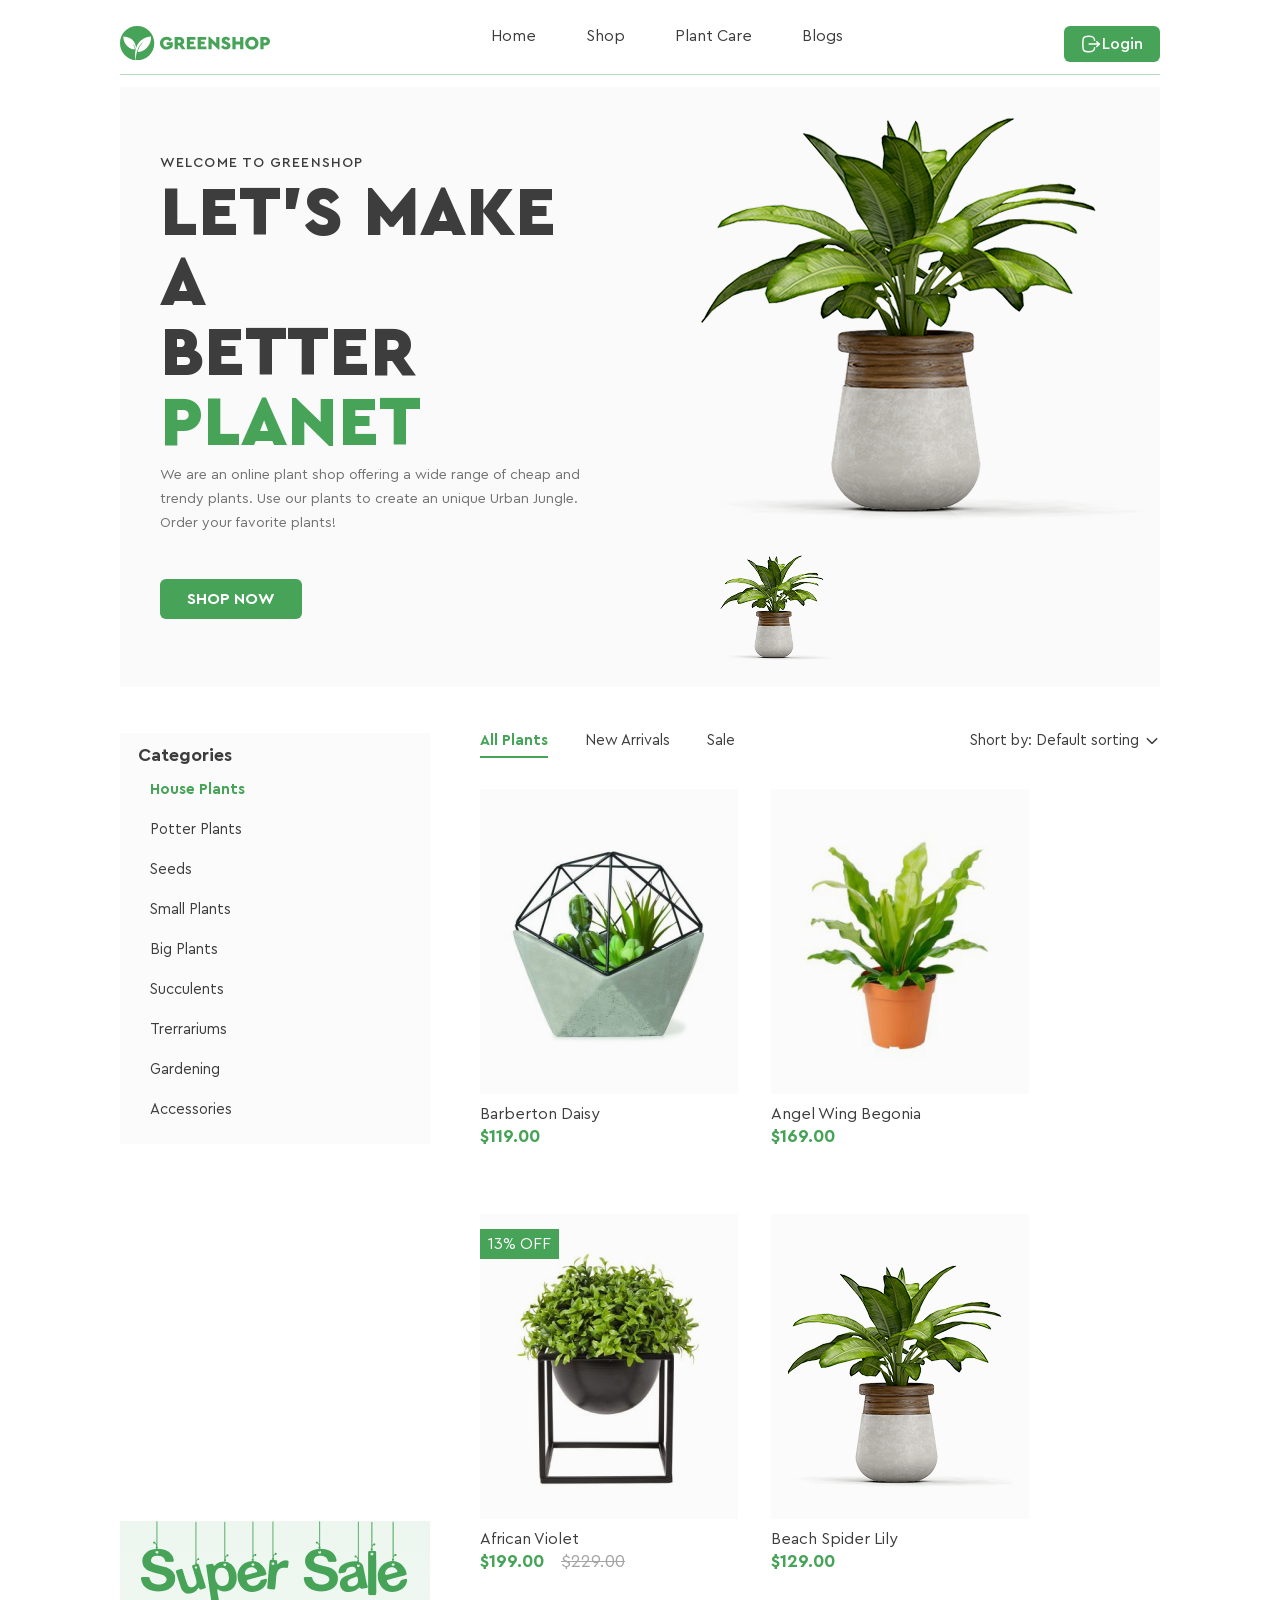
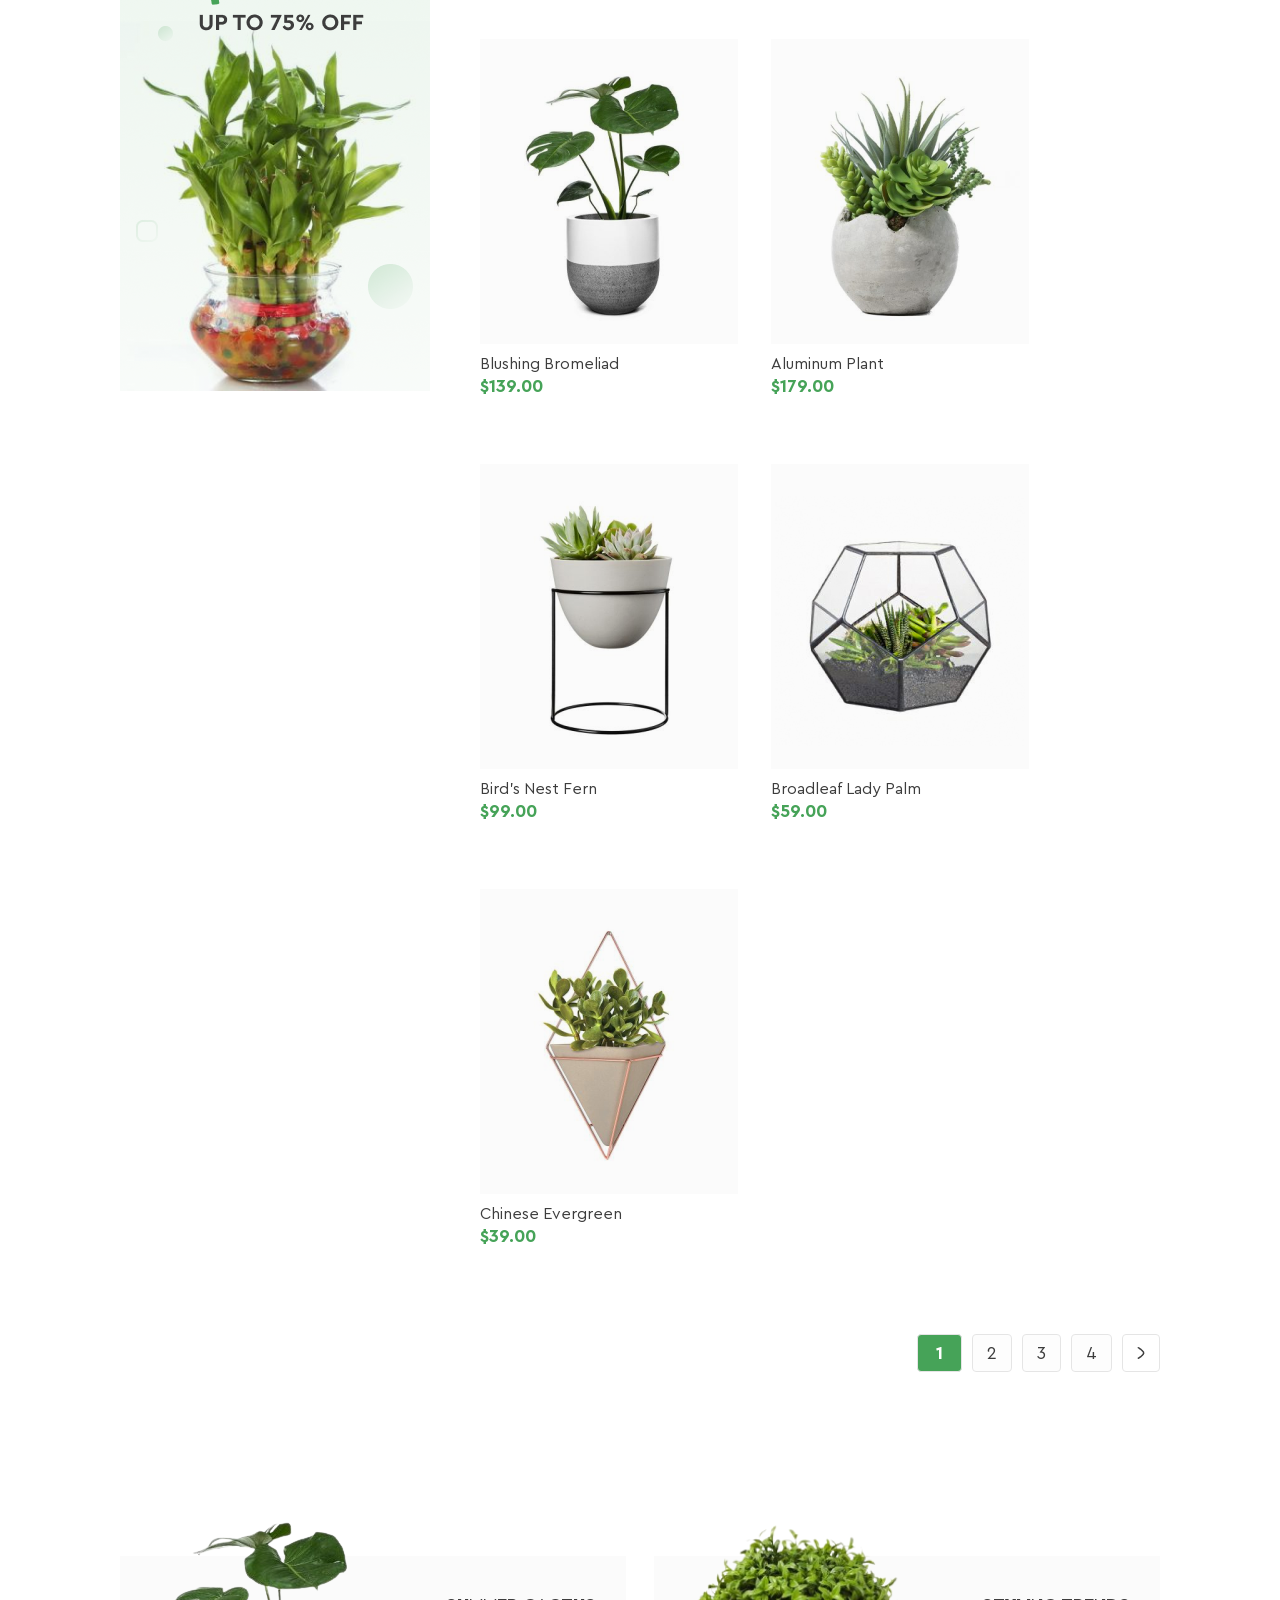
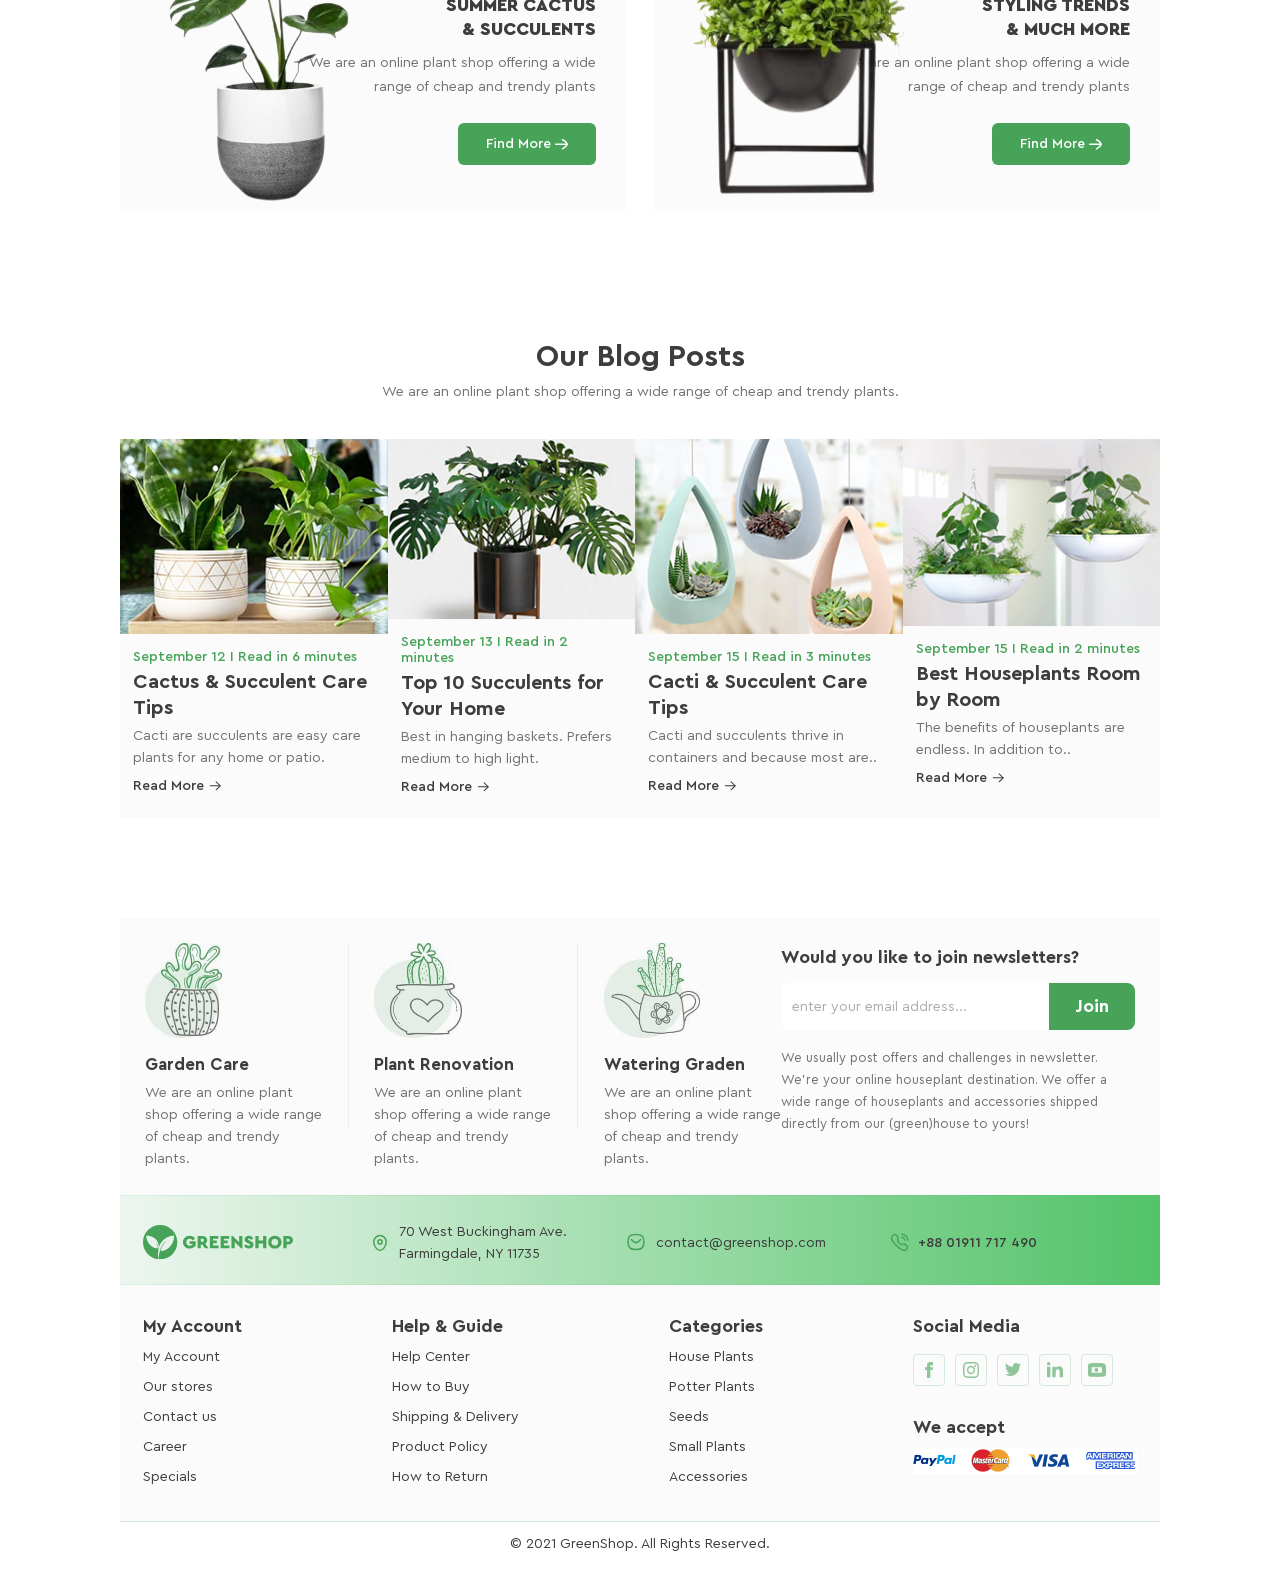
==== commit eac43847: "hw11 added" ====
--- a/index.html
+++ b/index.html
@@ -7,7 +7,7 @@
     <link rel="preconnect" href="https://fonts.gstatic.com" crossorigin>
     <link href="https://fonts.googleapis.com/css2?family=Encode+Sans+Expanded:wght@100;200;300;400;500;600;700;800;900&display=swap" rel="stylesheet">
     <link rel="stylesheet" href="./Styles/reset.css">
-    <link rel="stylesheet" href="./Styles/index-styles.css">
+    <link rel="stylesheet" href="./Styles/styles.css">
     <link rel="stylesheet" href="./Styles/fonts.css">
     <title>Document</title>
 </head>
@@ -62,14 +62,14 @@
                 <li class="header-link link-blogs"><a href="">Blogs</a></li>
             </ul>
 
-            <button class="svg-2">
+            <a class="svg-2" href="./registration.html">
                 <svg xmlns="http://www.w3.org/2000/svg" width="20" height="20" viewBox="0 0 20 20" fill="none">
                     <path d="M18.1592 10.1006H8.125" stroke="white" stroke-width="1.5" stroke-linecap="round" stroke-linejoin="round"/>
                     <path d="M15.7202 7.67059L18.1602 10.1006L15.7202 12.5306" stroke="white" stroke-width="1.5" stroke-linecap="round" stroke-linejoin="round"/>
                     <path d="M13.6332 6.35826C13.3582 3.37493 12.2415 2.2916 7.79985 2.2916C1.88234 2.2916 1.88234 4.2166 1.88234 9.99993C1.88234 15.7833 1.88234 17.7083 7.79985 17.7083C12.2415 17.7083 13.3582 16.6249 13.6332 13.6416" stroke="white" stroke-width="1.5" stroke-linecap="round" stroke-linejoin="round"/>
                 </svg>
                 Login
-            </button>
+            </a>
         </header>
 
         <main class="main">
--- a/Styles/styles.css
+++ b/Styles/styles.css
@@ -0,0 +1,1198 @@
+@font-face {
+    font-family: 'CeraPro Regular';
+    src: url('../Fonts/CeraPro-Regular.ttf');
+}
+
+@font-face {
+    font-family: 'CeraPro Medium';
+    src: url('../Fonts/CeraPro-Medium.ttf');
+}
+
+@font-face {
+    font-family: 'CeraPro Bold';
+    src: url('../Fonts/CeraPro-Bold.ttf');
+}
+
+@font-face {
+    font-family: 'CeraPro Black';
+    src: url('../Fonts/CeraPro-Black.ttf');
+}
+
+.container {
+    padding: 26px 120px 13px;
+    margin: 0 auto;
+}
+
+.header {
+    display: flex;
+    justify-content: space-between;
+    align-items: start;
+    border-bottom: 1px solid rgba(70, 163, 88, 40%);
+}
+
+.header-links {
+    display: flex;
+    gap: 50px;
+}
+
+.header-link {
+    position: relative;
+}
+
+.header-link > a {
+    position: relative;
+    color: #3D3D3D;
+    font-family: "CeraPro Regular";
+    font-size: 16px;
+    font-style: normal;
+    font-weight: 400;
+    line-height: normal;
+    padding-bottom: 25px;
+    border-bottom: 3px solid transparent;
+    display: block;
+    text-decoration: none;
+}
+
+.header-link:hover > a {
+    color: #3D3D3D;
+    font-family: "CeraPro Bold";
+    font-size: 16px;
+    font-style: normal;
+    font-weight: 700;
+    line-height: normal;
+    border-bottom-color: #46A358;
+}
+
+.link-home:hover > a {
+    letter-spacing: -0.08px;
+}
+.link-shop:hover > a {
+    letter-spacing: -0.06px;
+}
+.link-care:hover > a {
+    letter-spacing: -0.26px;
+}
+.link-blogs:hover > a {
+    letter-spacing: -0.06px;
+}
+
+.sublist {
+    position: absolute;
+    top: 100%;
+    z-index: 2;
+    margin-top: 14px;
+    
+    display: none; 
+    flex-direction: column;
+    width: 188px;
+    
+    left: 50%;
+    transform: translateX(-50%);
+    align-items: stretch; 
+    
+    padding: 0;
+    margin-left: 0;
+    list-style: none;
+}
+
+.link-care:hover .sublist {
+    display: flex;
+}
+
+.sublist::before {
+    content: "";
+    position: absolute;
+    left: 0;
+    width: 100%;
+    top: -14px; 
+    height: 14px;
+    background: transparent;
+}
+
+.sublistitem {
+    display: flex;
+    align-items: center;
+    justify-content: space-between;
+    background: #EDF6EE;
+    position: static;
+}
+
+.sublistitem > a {
+    box-sizing: border-box;
+    display: block;
+    color: #3D3D3D;
+    font-family: "Encode Sans Expanded";
+    font-size: 16px;
+    font-style: normal;
+    font-weight: 400;
+    line-height: normal;
+    width: 100%;
+    padding: 8px 14px;
+    text-decoration: none;
+}
+
+.sublistitem > svg {
+    margin-right: 14px;
+    flex-shrink: 0;
+}
+.sublistitem > svg path {
+    fill: #3D3D3D;
+}
+
+.sublistitem:hover {
+    background: #1A712A;
+}
+.sublistitem:hover > a {
+    color: #FFF;
+    font-weight: 700;
+    letter-spacing: -0.35px;
+}
+.sublistitem:hover > svg path {
+    fill: #FFF;
+}
+
+.nested-list {
+    position: absolute;
+    top: 0;
+    left: calc(100% + 2px);
+    z-index: 3;
+    
+    display: none; 
+    flex-direction: column;
+    width: 188px;
+    align-items: stretch;
+
+    list-style: none;
+}
+
+.nested-list::before {
+    content: "";
+    position: absolute;
+    top: 0;
+    left: -2px; 
+    width: 2px;
+    height: 100%; 
+    background: transparent;
+}
+
+.sublistitem:last-child:hover .nested-list {
+    display: flex;
+}
+
+.nested-item {
+    display: block;
+    background: #EDF6EE;
+}
+
+.nested-item > a {
+    box-sizing: border-box;
+    display: block;
+    color: #3D3D3D;
+    font-family: "Encode Sans Expanded";
+    font-size: 16px;
+    font-style: normal;
+    font-weight: 400;
+    line-height: normal;
+    width: 100%;
+    padding: 8px 14px;
+    text-decoration: none;
+}
+
+.nested-item:hover {
+    background: #1A712A;
+}
+.nested-item:hover > a {
+    color: #FFF;
+    font-weight: 700;
+    letter-spacing: -0.35px;
+}
+
+.svg-2 {
+    background: #46A358;
+    padding: 8px 17px;
+    color: #FFF;
+    border-radius: 6px;
+    display: flex;
+    align-items: center;
+    gap: 1px;
+    font-family: "CeraPro Medium";
+    font-size: 16px;
+    font-weight: 500;
+    line-height: normal;
+}
+
+.main {
+    display: flex;
+    background: linear-gradient(98deg, rgba(245, 245, 245, 0.50) -23.46%, rgba(245, 245, 245, 0.50) 107.51%);
+    justify-content: space-between;
+    margin: 12px auto 0;
+}
+
+.planet-text-part {
+    padding: 68px 40px;
+}
+.text-part-greenshop {
+    color: #3D3D3D;
+    font-family: 'CeraPro Medium';
+    font-size: 14px;
+    font-style: normal;
+    font-weight: 500;
+    line-height: 16px; /* 114.286% */
+    letter-spacing: 1.1px;
+    text-transform: uppercase;
+}
+.text-part-h1 {
+    color: #3D3D3D;
+    font-family: "CeraPro Black";
+    font-size: 70px;
+    font-style: normal;
+    font-weight: 900;
+    line-height: 70px; /* 100% */
+    text-transform: uppercase;
+    
+    padding-top: 7px;
+}
+.text-part-h1-span {
+    color: #46A358;
+    font-family: "CeraPro Black";
+    font-size: 70px;
+    font-style: normal;
+    font-weight: 900;
+    line-height: 70px;
+    text-transform: uppercase;
+}
+.text-part-description {
+    color: #727272;
+    font-family: "CeraPro Regular";
+    font-size: 14px;
+    font-style: normal;
+    font-weight: 400;
+    line-height: 24px; /* 171.429% */
+    max-width: 533px;
+    padding-top: 5px;
+}
+.text-part-button {
+    color: #FFF;
+    font-family: "CeraPro Bold";
+    font-size: 16px;
+    font-style: normal;
+    font-weight: 700;
+    line-height: 20px; /* 125% */
+    text-transform: uppercase;
+
+    background: #46A358;
+    border-radius: 6px;
+    padding: 10px 27px;
+
+    margin-top: 44px;
+}
+
+.planet-pictures-part {
+  position: relative;
+  display: inline-block;
+}
+
+.picture-part-big {
+    max-width: 507px;
+}
+
+.picture-part-small {
+    position: absolute;
+    bottom: 17px;
+    left: 55px;
+    max-width: 135px;
+}
+/* _______________________________________________________ */
+.left-right-merger {
+    display: flex;
+    gap: 50px;
+    margin-top: 46px;
+}
+
+.left {
+    display: flex;
+    flex-direction: column;
+}
+
+.left-list {
+    background: #FBFBFB;
+    padding: 14px 18px 14px;
+    margin-bottom: 377px;
+}
+
+.left-list-h3 {
+    color: #3D3D3D;
+    font-family: "CeraPro Bold";
+    font-size: 18px;
+    font-style: normal;
+    font-weight: 700;
+    line-height: 16px; /* 88.889% */
+    display: inline-block;
+    margin-bottom: 7px;
+}
+
+.left-ul-list {
+    padding-left: 12px;
+}
+
+.left-ul-list-link {
+    color: #3D3D3D;
+    font-family: "CeraPro Regular";
+    font-size: 15px;
+    font-style: normal;
+    font-weight: 400;
+    line-height: 40px;
+    display: inline;
+}
+
+.left-ul-list-active {
+    color: #46A358;
+    font-family: "CeraPro Bold";
+    font-weight: 700;
+}
+
+.left-list-img {
+    display: block;
+}
+/* __________________________________________________________________ */
+.right {
+    flex-grow: 1;
+}
+
+.right-head {
+    display: flex;
+    justify-content: space-between;
+    align-items: start;
+
+    margin-bottom: 31px;
+}
+
+.head-menu {
+    display: flex;
+    list-style: none;
+    gap: 37px;
+}
+
+.head-menu-li {
+    color: #3D3D3D;
+    font-family: "CeraPro Regular";
+    font-size: 15px;
+    font-weight: 400;
+    line-height: 16px;
+
+    padding-bottom: 7px;
+    border-bottom: 2px solid rgba(70, 163, 88, 0);
+}
+
+.head-menu-active {
+    color: #46A358;
+    font-family: "CeraPro Bold";
+    font-weight: 700;
+
+    padding-bottom: 7px;
+    border-bottom: 2px solid #46A358;
+}
+
+.right-head-sort {
+    display: flex;
+    align-items: start;
+    gap: 5px;
+}
+
+.right-head-sort-p {
+    color: #3D3D3D;
+    font-family: "CeraPro Regular";
+    font-size: 15px;
+    font-weight: 400;
+    line-height: 16px;
+}
+
+.right-head-sort-img {
+    display: block;
+}
+.right-shopping-offers {
+    display: flex;
+    flex-wrap: wrap;
+    gap: 70px 33px;
+}
+
+.shopping-offers-img-div {
+    background: #FBFBFB;
+    padding: 31px 4px 19px;
+    position: relative;
+    cursor: pointer;
+    border-top: 1px solid transparent;
+}
+
+.shopping-offers-hover {
+    display: none;
+    position: absolute;
+    bottom: 5px;
+    left: 67px;
+    gap: 10px;
+    justify-content: center;
+    align-items: center;
+}
+
+.shopping-offers-hover-svg1-div {
+    padding: 8px;
+    background: #FFF;
+    border-radius: 4px;
+    cursor: pointer;
+}
+.shopping-offers-hover-svg1 {
+    fill: #000000;
+}
+.shopping-offers-hover-svg2-div {
+    padding: 8px;
+    background: #FFF;
+    border-radius: 4px;
+    cursor: pointer;
+}
+.shopping-offers-hover-svg2 {
+    fill: #000000;
+}
+.shopping-offers-hover-svg3-div {
+    padding: 8px;
+    background: #FFF;
+    border-radius: 4px;
+    cursor: pointer;
+}
+.shopping-offers-hover-svg3 {
+    fill: #000000;
+}
+
+.shopping-offers-img-div:hover .shopping-offers-hover {
+    display: flex;
+}
+
+.shopping-offers-img-div:hover {
+    border-top-color: #46A358;
+}
+
+.shopping-offers-hover-svg1:hover {
+    fill: #46A358;
+}
+.shopping-offers-hover-svg2:hover {
+    fill: #46A358;
+}
+.shopping-offers-hover-svg3:hover {
+    fill: #46A358;
+}
+
+
+.shopping-offers-img {
+    width: 100%;
+    mix-blend-mode: multiply;
+}
+.shopping-offers-img-div1 {
+    background: #FBFBFB;
+    padding: 7px 17px;
+    position: relative;
+    cursor: pointer;
+    border-top: 1px solid transparent;
+}
+.shopping-offers-img-div1:hover {
+    border-top-color: #46A358;
+}
+.shopping-offers-img-div1:hover .shopping-offers-hover {
+    display: flex;
+}
+
+.shopping-offers-img-div-sale-p {
+    color: #FFF;
+    font-family: "CeraPro Regular";
+    font-size: 16px;
+    font-style: normal;
+    font-weight: 500;
+    line-height: 16px; /* 100% */
+
+    padding: 7px 8px;
+    position: absolute;
+    background: #46A358;
+
+    left: 0;
+    top: 14px;
+}
+
+.offer-p {
+    padding-top: 12px;
+    color: #3D3D3D;
+    font-family: "CeraPro Regular";
+    font-size: 16px;
+    font-style: normal;
+    font-weight: 400;
+    line-height: 16px; /* 100% */
+}
+.offer-cost-p-div {
+    display: flex;
+    align-items: end;
+    gap: 17px;
+}
+.offer-cost-p {
+    padding-top: 6px;
+    color: #46A358;
+    font-family: "CeraPro Bold";
+    font-size: 18px;
+    font-style: normal;
+    font-weight: 700;
+    line-height: 16px; /* 88.889% */
+}
+.offer-cost-p-sale {
+    color: #A5A5A5;
+    font-family: "CeraPro Regular";
+    font-size: 18px;
+    font-style: normal;
+    font-weight: 400;
+    line-height: 16px; /* 88.889% */
+    text-decoration: line-through;
+}
+.numbers {
+    display: flex;
+    gap: 10px;
+    justify-content: end;
+    margin: 90px auto;
+}
+.numbers-button {
+    padding: 10px 14px;
+    background: rgba(229, 229, 229, 0.1);
+    border: 1px solid #E5E5E5;
+    border-radius: 4px;
+    color: #3D3D3D;
+    font-family: "CeraPro Regular";
+    font-size: 18px;
+    font-style: normal;
+    font-weight: 300;
+    line-height: 16px; /* 88.889% */
+}
+.numbers-button-active {
+    padding: 10px 18px;
+    background: #46A358;
+    border: 1px solid #E5E5E5;
+    border-radius: 4px;
+    color: #FFF;
+    font-family: "CeraPro Bold";
+    font-size: 18px;
+    font-style: normal;
+    font-weight: 700;
+    line-height: 16px; /* 88.889% */
+}
+.numbers-button-img {
+    padding: 9px;
+    border-radius: 4px;
+    border: 1px solid #E5E5E5;
+    display: flex;
+    justify-content: center;
+    align-items: center;
+}
+.button-img {
+    max-width: 18px;
+}
+
+.plant-banners {
+    display: flex;
+    justify-content: space-between;
+    gap: 28px;
+    margin-top: 94px;
+}
+
+.plant-banner {
+    display: flex;
+    width: 50%;
+    position: relative;
+    max-height: 302px;
+}
+
+.banner-img-div {
+    position: absolute;
+    left: 0px;   
+    top: -40px;
+    z-index: 2;   
+}
+
+.banner-img {
+    display: block;
+    object-fit: contain;  
+    width: 292px;
+}
+
+.plant-banner-content {
+    display: flex;
+    flex-direction: column;
+    align-items: flex-end; 
+    text-align: right;     
+    width: 100%;
+    padding: 37px 30px 46px;
+    background-color: #FBFBFB;
+    box-sizing: border-box; 
+}
+
+.content-h2 {
+    color: #3D3D3D;
+    text-align: right;
+    font-family: "CeraPro Black";
+    font-size: 18px;
+    font-style: normal;
+    font-weight: 900;
+    line-height: 24px; /* 133.333% */
+    text-transform: uppercase;
+    margin-bottom: 10px;
+    max-width: 150px;
+    width: 100%;
+}
+
+.content-p {
+    color: #727272;
+    text-align: right;
+    font-family: "CeraPro Regular";
+    font-size: 14px;
+    font-style: normal;
+    font-weight: 400;
+    line-height: 24px; /* 171.429% */
+    margin-bottom: 24px;
+    max-width: 290px;
+    width: 100%;    
+}
+
+.content-button-btn {
+    display: inline-flex;
+    gap: 4px;
+    align-items: center;
+    padding: 11px 28px;
+    border-radius: 6px;
+    background: #46A358;
+    color: #FFF;
+    font-family: "CeraPro Medium";
+    font-size: 14px;
+    font-style: normal;
+    font-weight: 500;
+    line-height: 20px; /* 142.857% */
+}
+
+.our-blog-posts {
+    margin-top: 138px;
+}
+
+.blog-posts-h2 {
+    color: #3D3D3D;
+    text-align: center;
+    font-family: "CeraPro Bold";
+    font-size: 30px;
+    font-style: normal;
+    font-weight: 700;
+    line-height: 16px; /* 53.333% */
+    margin-bottom: 15px;
+}
+
+.blog-posts-p {
+    color: #727272;
+    text-align: center;
+    font-family: "CeraPro Regular";
+    font-size: 14px;
+    font-style: normal;
+    font-weight: 400;
+    line-height: 24px; /* 171.429% */
+    margin-bottom: 35px;
+}
+
+.blog-posts-offers {
+    display: flex;
+    justify-content: space-between;
+    margin-bottom: 100px;
+}
+.post-offer {
+    max-width: 268px;
+    background: #FBFBFB;
+}
+.post-offer-img {
+    width: 100%;
+}
+.post-offer-content {
+    padding: 10px 13px;
+}
+.h4-post-offer-date {
+    color: #46A358;
+    font-family: "CeraPro Medium";
+    font-size: 14px;
+    font-style: normal;
+    font-weight: 500;
+    line-height: 16px; /* 114.286% */
+    margin-bottom: 4px;
+}
+.post-offer-h3 {
+    color: #3D3D3D;
+    font-family: "CeraPro Bold";
+    font-size: 20px;
+    font-style: normal;
+    font-weight: 700;
+    line-height: 26px; /* 130% */
+    margin-bottom: 4px;
+}
+.post-offer-p {
+    color: #727272;
+    font-family: "CeraPro Regular";
+    font-size: 14px;
+    font-style: normal;
+    font-weight: 400;
+    line-height: 22px; /* 157.143% */
+    margin-bottom: 9px;
+}
+.post-offer-a {
+    color: #3D3D3D;
+    font-family: "CeraPro Medium";
+    font-size: 14px;
+    font-style: normal;
+    font-weight: 500;
+    line-height: 16px; /* 114.286% */
+    display: flex;
+    align-items: center;
+    gap: 3px;
+    margin-bottom: 13px;
+}
+
+.post-offer-a-svg{
+    fill: #3D3D3D;
+}
+.post-offer-a:hover{
+    color: #46A358;
+    fill: #46A358;
+}
+
+.post-offer-a:hover .post-offer-a-svg{
+    fill: #46A358;
+}
+
+.footer {
+    margin-bottom: 13px;
+}
+.footer-part-top {
+    display: flex;
+    padding: 25px;
+    justify-content: space-between;
+    background: #FBFBFB;
+}
+.footer-top-categories {
+    display: flex;
+    gap: 2vw;
+    justify-content: space-between;
+}
+.top-category {
+    max-width: 204px;
+}
+.top-category-img {
+    margin-bottom: 15px;
+    max-height: 95px;
+    mix-blend-mode: multiply;
+}
+.top-category-h3 {
+    color: #3D3D3D;
+    font-family: "CeraPro Bold";
+    font-size: 17px;
+    font-style: normal;
+    font-weight: 700;
+    line-height: 16px; /* 94.118% */
+    margin-bottom: 9px;
+}
+.top-category-p {
+    color: #727272;
+    font-family: "CeraPro Regular";
+    font-size: 14px;
+    font-style: normal;
+    font-weight: 400;
+    line-height: 22px; /* 157.143% */
+}
+.top-category-rectangle {
+    width: 1px;
+    height: 187px;
+    background-color: rgba(70, 163, 88, 0.10);
+    flex-shrink: 0;
+    display: inline-block;
+}
+.footer-top-newsletters {
+    max-width: 354px;
+}
+.top-newsletters-h2 {
+    color: #3D3D3D;
+    font-family: "CeraPro Bold";
+    font-size: 18px;
+    font-style: normal;
+    font-weight: 700;
+    line-height: 16px; /* 88.889% */
+    margin-top: 6px;
+}
+.top-newsletters-input-allpart {
+    display: flex;
+    align-items: center;
+    width: 100%;
+    background: #FFF;
+    border-radius: 8px;
+    overflow: hidden;
+    box-sizing: border-box;
+    margin-top: 18px;
+}
+
+.top-newsletters-input {
+    flex: 1;
+    border: none;
+    outline: none;
+    padding: 12px 12px 12px 11px;
+    background: transparent;
+    width: 100%;
+    box-sizing: border-box;
+}
+
+.top-newsletters-input::placeholder {
+    color: #ACACAC;
+    font-family: "CeraPro Regular";
+    font-size: 14px;
+    font-style: normal;
+    font-weight: 400;
+    line-height: 16px; /* 114.286% */
+}
+
+
+.top-newsletters-input-button {
+    background: #46A358;
+    color: #FFF;
+    border: none;
+    padding: 12px 26px;
+    font-family: "CeraPro Bold", sans-serif;
+    font-size: 18px;
+    font-weight: 700;
+    cursor: pointer;
+}
+.top-newsletters-p {
+    color: #727272;
+    font-family: "CeraPro Regular";
+    font-size: 13px;
+    font-style: normal;
+    font-weight: 400;
+    line-height: 22px; /* 169.231% */
+    margin-top: 17px;
+}
+.footer-part-mid {
+    display: flex;
+    padding: 25px 23px 19px;
+    background: linear-gradient(90deg, #EDF6EF 0%, #52C368 100%);
+    align-items: center;
+    border-top: 1px rgba(70, 163, 88, 0.10) solid;
+    border-bottom: 1px rgba(70, 163, 88, 0.10) solid;
+}
+.footer-part-mid-location {
+    display: flex;
+    gap: 9px;
+    align-items: center;
+    margin-left: 6vw;
+}
+.mid-location-p {
+    color: #3D3D3D;
+    font-family: "CeraPro Regular";
+    font-size: 14px;
+    font-style: normal;
+    font-weight: 400;
+    line-height: 22px; /* 157.143% */
+    max-width: 176px;
+}
+.footer-part-mid-contact {
+    display: flex;
+    gap: 10px;
+    margin-left: 4vw;
+}
+.mid-contact-p {
+    color: #3D3D3D;
+    font-family: "CeraPro Regular";
+    font-size: 14px;
+    font-style: normal;
+    font-weight: 400;
+    line-height: 22px; /* 157.143% */
+}
+.footer-part-mid-phone {
+    display: flex;
+    gap: 8px;
+    margin-left: 5vw;
+}
+.mid-phone-p {
+    color: #3D3D3D;
+    font-family: "CeraPro Medium";
+    font-size: 14px;
+    font-style: normal;
+    font-weight: 400;
+    line-height: 22px; /* 157.143% */
+}
+.footer-parts-bottom {
+    display: flex;
+    padding: 33px 23px 29px;
+    justify-content: space-between;
+    border-bottom: 1px rgba(70, 163, 88, 0.20) solid;
+    background: #FBFBFB;
+    margin-bottom: 7px;
+}
+
+.footer-part-bottom-h3 {
+    color: #3D3D3D;
+    font-family: "CeraPro Bold";
+    font-size: 18px;
+    font-style: normal;
+    font-weight: 700;
+    line-height: 16px; /* 88.889% */
+    margin-bottom: 8px;
+}
+
+.bottom-ul-li {
+    color: #3D3D3D;
+    font-family: "CeraPro Regular";
+    font-size: 14px;
+    font-style: normal;
+    font-weight: 400;
+    line-height: 30px; /* 214.286% */
+}
+
+.bottom-media-h3 {
+    color: #3D3D3D;
+    font-family: "CeraPro Bold";
+    font-size: 18px;
+    font-style: normal;
+    font-weight: 700;
+    line-height: 16px; /* 88.889% */
+}
+.bottom-media-icons {
+    margin-top: 20px;
+    display: flex;
+    gap: 10px;
+}
+
+.bottom-media-icon1 {
+    padding: 7px 11px;
+    border-radius: 4px;
+    border: 1px solid rgba(70, 163, 88, 0.20);
+    box-sizing: content-box;
+}
+
+.bottom-media-icon {
+    padding: 7px;
+    border-radius: 4px;
+    border: 1px solid rgba(70, 163, 88, 0.20);
+    box-sizing: content-box;
+}
+
+.bottom-media-icon2 {
+    padding: 8px 7px 9px;
+    border-radius: 4px;
+    border: 1px solid rgba(70, 163, 88, 0.20);
+    box-sizing: content-box;
+}
+
+.bottom-media-icon3 {
+    padding: 8px 5.5px;
+    border-radius: 4px;
+    border: 1px solid rgba(70, 163, 88, 0.20);
+    box-sizing: content-box;
+}
+
+.botom-media-h3 {
+    color: #3D3D3D;
+    font-family: "CeraPro Bold";
+    font-size: 18px;
+    font-style: normal;
+    font-weight: 700;
+    line-height: 16px; /* 88.889% */
+    margin-top: 33px;
+}
+.bottom-media-banner{
+    margin-top: 13px;
+}
+.footer-p {
+    color: #3D3D3D;
+    font-family: "CeraPro Regular";
+    font-size: 14px;
+    font-style: normal;
+    font-weight: 400;
+    line-height: 30px; /* 214.286% */
+    text-align: center;
+}
+
+.reg-container {
+    max-width: 500px;
+    margin: 0 auto;
+}
+
+.reg-container2 {
+    max-width: 300px;
+    margin: 0 auto;
+}
+
+.reg-img-x {
+    display: inline-block;
+    width: 18px;
+    margin-top: 13px;
+}
+
+.reg-heads {
+    color: #3D3D3D;
+    font-family: "Roboto";
+    font-size: 20px;
+    font-style: normal;
+    font-weight: 500;
+    line-height: 16px;
+
+    text-align: center;
+    margin-top: 52px;
+}
+
+.reg-heads {
+    display: flex;
+    justify-content: center;
+    gap: 12px;
+}
+
+.reg-heads-login {
+    color: #3D3D3D;
+    font-family: "Roboto";
+    font-size: 20px;
+    font-style: normal;
+    font-weight: 500;
+    line-height: 16px;
+}
+
+.reg-heads-slash {
+    color: rgba(61, 61, 61, 40%);
+    font-family: "Roboto";
+    font-size: 20px;
+    font-style: normal;
+    font-weight: 500;
+    line-height: 16px;
+}
+
+.reg-heads-register {
+    color: #46A358;
+    font-family: "Roboto";
+    font-size: 20px;
+    font-style: normal;
+    font-weight: 500;
+    line-height: 16px;
+}
+
+.reg-p-help {
+    color: #3D3D3D;
+    font-family: "Roboto";
+    font-size: 13px;
+    font-style: normal;
+    font-weight: 400;
+    line-height: 16px;
+
+    margin-top: 40px;
+}
+
+.reg-inputs {
+    display: flex;
+    flex-direction: column;
+    gap: 16px;
+    margin-top: 14px;
+    align-items: center;
+}
+
+.reg-input1 {
+    width: 300px;
+
+    display: flex;
+    align-items: center;
+    padding: 12px;
+
+    border-style: solid;
+    border-color: #EAEAEA;
+    border-radius: 5px;
+    border-width: 1px;
+}
+
+.reg-input-submit {
+    display: inline-flex;
+
+    color: #FFF;
+    font-family: "Roboto";
+    font-size: 16px;
+    font-style: normal;
+    font-weight: 700;
+    line-height: 16px;
+    
+    padding: 16px 118px 13px 119px;
+    background: #46A358;
+    border-radius: 5px;
+    border-style: none;
+
+    margin-top: 41px;
+    align-items: center;
+}
+
+.reg-input-submit::placeholder {
+    color: #A5A5A5;
+    font-family: "Roboto";
+    font-size: 14px;
+    font-style: normal;
+    font-weight: 400;
+    line-height: 16px;
+}
+
+.reg-desc {
+    display: flex;
+    align-items: center;
+    gap: 6px;
+    margin-top: 36px;
+}
+
+.reg-border {
+    border-style: solid;
+    width: 100px;
+    border-color: #EAEAEA;
+    border-width: 1px;
+    height: 1px;
+}
+
+.reg {
+    color: #3D3D3D;
+    font-family: "Roboto";
+    font-size: 13px;
+    font-style: normal;
+    font-weight: 400;
+    line-height: 16px;
+}
+
+.registers {
+    display: flex;
+    margin-top: 27px;
+    flex-direction: column;
+    gap: 15px;
+}
+
+.registers-a  {
+    display: flex;
+
+    color: #727272;
+    text-align: center;
+    font-family: "Roboto";
+    font-size: 10px;
+    font-style: normal;
+    font-weight: 500;
+    line-height: 16px;
+
+    text-decoration: none;
+    border-radius: 5px;
+    border-style: solid;
+    border-color: #EAEAEA;
+    border-width: 1px;
+
+    padding: 13px 68px 11px 98px;
+
+    align-items: center;
+    gap: 9px;
+}
+
+.pictures {
+    max-width: 20px;
+    max-height: 20px;
+}
+
+.reg-footer {
+    padding-top: 10px;
+    background: #46A358;
+    margin-top: 40px;
+}
